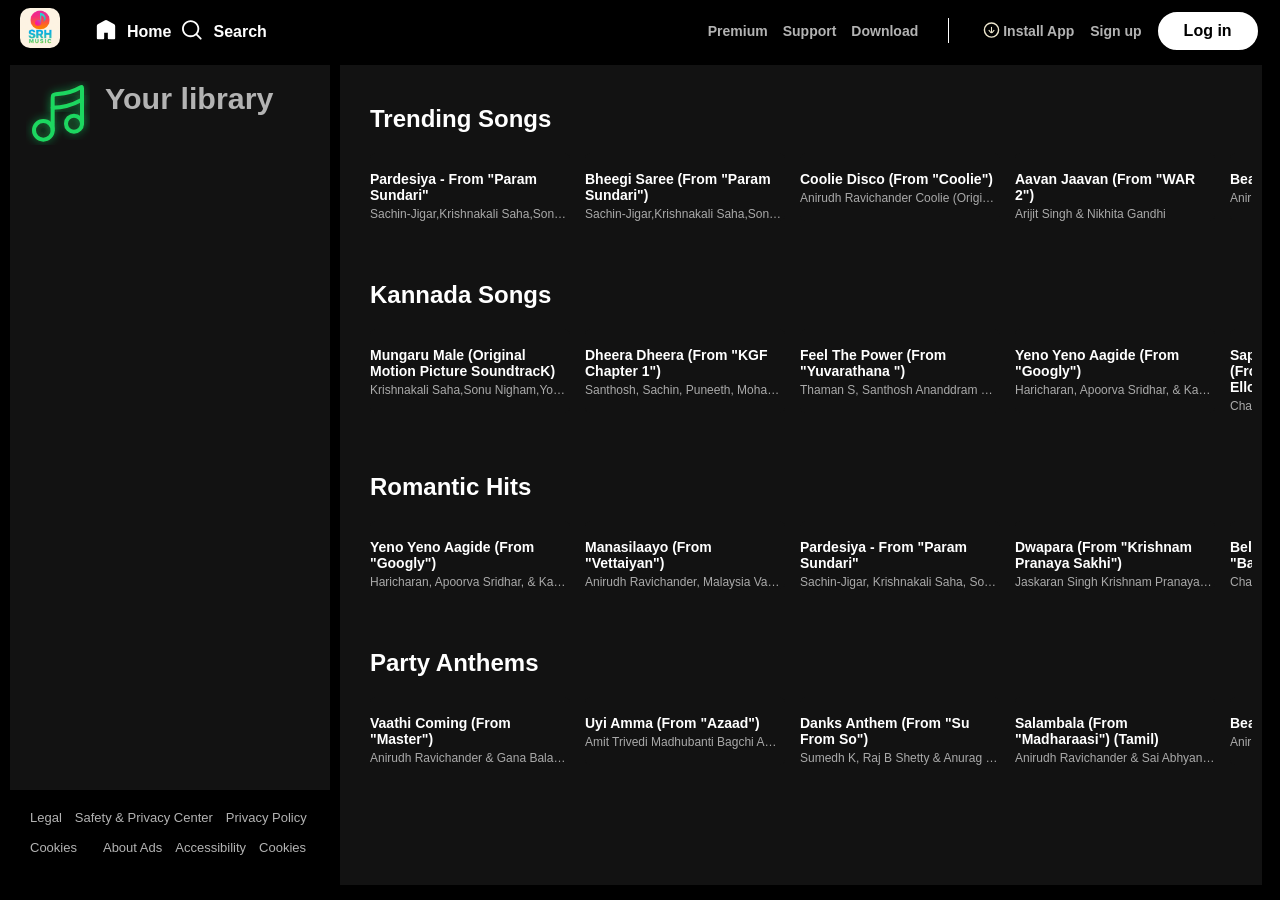
==== index.html @ 2f875032 "Update index.html" ====
<!DOCTYPE html>
<html lang="en">

<head>
    <meta charset="UTF-8">
    <meta name="viewport" content="width=device-width, initial-scale=1.0">
    <link rel="stylesheet" href="style.css">
    <link rel="stylesheet" href="utility.css">
    <link href="https://fonts.googleapis.com/css2?family=Inter:wght@400;600&display=swap" rel="stylesheet">
    <link rel="icon" href="data:,">

    <title>SRH Music Player</title>
</head>

<body>
    <div class="container flex bg-black">
        <div class="left">
            <div class="close">
                <img class="invert" src="close.svg" alt="" width="30px">
            </div>
            <div class="nav-bar">
                <div class="home bg-gray ">
                    <div class="logo"><img src="logo2.png" alt="" width="40px"
                            style="border-radius: 10px; margin-left: 10px;"></div>
                    <img class="invert" src="home.svg" alt="home"> Home
                    <img class="invert" src="search.svg" alt="search"> Search
                </div>
            </div>
            <div class="library bg-gray">
                <div class="heading ">
                    <img src="music.svg" alt="">
                    <h3>Your library</h3>
                </div>
                <div class="songlist">
                    <ul>

                    </ul>
                </div>

                <div class="footer">
                    <div><a href="https://www.spotify.com/in-en/legal/">Legal</a></div>
                    <div><a href="https://www.spotify.com/in-en/safetyandprivacy/">Safety & Privacy Center</a></div>
                    <div><a href="https://www.spotify.com/in-en/legal/privacy-policy/">Privacy Policy</a></div>
                    <div><a href="https://www.spotify.com/in-en/legal/cookies-policy/">Cookies</a></div>
                    <div></div>
                    <div><a href="https://www.spotify.com/in-en/legal/privacy-policy/#s3">About Ads</a></div>
                    <div><a href="https://www.spotify.com/in-en/accessibility/">Accessibility</a></div>

                    <a href="https://www.spotify.com/legal/cookies-policy/" target="_blank" rel="noopener">Cookies</a>
                </div>
            </div>
        </div>
        <div class="right bg-gray ">
            <div class="header">
                <img class="invert hamburger" src="hamburger.svg" alt="" width="30px">
                <div class="nav"></div>

                <div class="buttons ">
                    <div>
                        <button class="otherbtns">Premium</button>
                        <button class="otherbtns">Support</button>
                        <button class="otherbtns">Download</button>
                        <div class="line"></div>
                        <a draggable="false" href="/download">
                            <span aria-hidden="true">
                            </span>
                            <span class="invert"> <svg xmlns="http://www.w3.org/2000/svg" viewBox="0 0 24 24" width="24"
                                    height="24" color="#b3b3b3" fill="none">
                                    <path
                                        d="M22 12C22 17.5228 17.5228 22 12 22C6.47715 22 2 17.5228 2 12C2 6.47715 6.47715 2 12 2C17.5228 2 22 6.47715 22 12Z"
                                        stroke="#141B34" stroke-width="2" stroke-linecap="round"
                                        stroke-linejoin="round" />
                                    <path
                                        d="M12 15V8M15.5 12.5002C15.5 12.5002 12.9223 16.0002 12 16.0002C11.0777 16.0002 8.50003 12.5002 8.50003 12.5002"
                                        stroke="#141B34" stroke-width="1.5" stroke-linecap="round"
                                        stroke-linejoin="round" />
                                </svg></span>
                            <span class="otherbtns" id="install-app">Install App</span>
                        </a>
                        <button class="otherbtns">Sign up</button>
                        <button class="loginbtn">
                            <span>Log in</span>
                        </button>
                    </div>
                </div>
            </div>
            <div class="Songs-sections">
                <div class="SongsType">
                    <h2>Trending Songs</h2>
                    <div class="cardcontainer">
                        <div class="card" data-song="Pardesiya - From Param Sundari - Sachin-Jigar.mp3">
                            <div class="play"><img src="playbutton.svg" alt=""></div>
                            <img src="https://i.scdn.co/image/ab67616d00001e02d5754cde395f5c46792186c7" alt="">
                            <h3 class="title">Pardesiya - From "Param Sundari"</h3>
                            <p class="subtitle">Sachin-Jigar,Krishnakali Saha,Sonu Nigham,Amitabh Bhattacharya</p>
                        </div>

                        <div class="card" data-song="Bheegi Saree (From Param Sundari).mp3">
                            <div class="play"><img src="playbutton.svg" alt=""></div>
                            <img src="https://lh3.googleusercontent.com/SMJl0wXXAkzpHAELBmSzs35nb8GvkIewvjAJIE0DWS_A390L6qny-90P6jx1xW5-gf7SKEiv9YN8jFRa7w=w544-h544-l90-rj"
                                alt="">
                            <h3 class="title">Bheegi Saree (From "Param Sundari")</h3>
                            <p class="subtitle">Sachin-Jigar,Krishnakali Saha,Sonu Nigham,Amitabh Bhattacharya</p>
                        </div>

                        <div class="card" data-song="Coolie Disco (From Coolie).mp3">
                            <div class="play"><img src="playbutton.svg" alt=""></div>
                            <img src="https://lh3.googleusercontent.com/rEP8DGXzEu4hQlgTKlKMpJAVH4_hKne4nGq-G-x_w13k--GA2co00q_qNuJuKU_qj6p7GgXWadTdnA8g=w544-h544-l90-rj"
                                alt="">
                            <h3 class="title">Coolie Disco (From "Coolie")</h3>
                            <p class="subtitle">Anirudh Ravichander Coolie (Original Motion Picture Soundtrack)2025</p>
                        </div>

                        <div class="card" data-song="Aavan Jaavan (From _WAR 2_).mp3">
                            <div class="play"><img src="playbutton.svg" alt=""></div>
                            <img src="https://lh3.googleusercontent.com/CpHtlQNWV3fThtKbZoKuhQ3x3u4BrLPi_3lNG4SXYcbDKK7_Cm9ohUakjbMvVXBMke0_1Yce6-4znJyASA=w544-h544-l90-rj"
                                alt="">
                            <h3 class="title">Aavan Jaavan (From "WAR 2")</h3>
                            <p class="subtitle">Arijit Singh & Nikhita Gandhi</p>
                        </div>

                        <div class="card" data-song="Beast Mode (From _Beast_) - Anirudh Ravichander.mp3">
                            <div class="play"><img src="playbutton.svg" alt=""></div>
                            <img src="https://lh3.googleusercontent.com/qxkprBC3H2RdudbaaWC8mN9FOej5BeN4ZP6grYSjQl-nhiAFW_KJ2OvIRf8YzAYtxJD0C8AHGzLtFQfw=w544-h544-l90-rj"
                                alt="">
                            <h3 class="title">Beast Mode (From "Beast")</h3>
                            <p class="subtitle">Anirudh Ravichander</p>
                        </div>

                        <div class="card"
                            data-song="Don'u Don'u Don'u (From Maari) - The Don's Romance - Anirudh Ravichander.mp3">
                            <div class="play"><img src="playbutton.svg" alt=""></div>
                            <img src="https://lh3.googleusercontent.com/e7JBVvlKSP1IAbNolVtZlvIu_qbh9sKA4ukBoYu9JMJ2tYV0XD25PEBv0uiTaD0Rk80RN3NR8R6iTSlkXw=w544-h544-l90-rj"
                                alt="">
                            <h3 class="title">Don'u Don'u (From "Maari") (The Don's Romance)</h3>
                            <p class="subtitle">Anirudh Ravichander & Alisha Thomasa</p>
                        </div>

                        <div class="card" data-song="Pacha Elai (From _Love Today_) - Yuvan Shankar Raja.mp3">
                            <div class="play"><img src="playbutton.svg" alt=""></div>
                            <img src="https://lh3.googleusercontent.com/eZ6FiHwDcwn2e5mToJjTYXDvpZmeAKEJSD1Amo2mogtzKXoosJ7VJdkrXaZGndxzoAcgNy_VDSqkA6A=w544-h544-l90-rj"
                                alt="">
                            <h3 class="title">Pacha Elai (From "Love Today")</h3>
                            <p class="subtitle">Yuvan Shankar Raja & Mathichiyam Bala</p>
                        </div>

                        <div class="card" data-song="Vaathi Coming (From _Master_).mp3">
                            <div class="play"><img src="playbutton.svg" alt=""></div>
                            <img src="https://lh3.googleusercontent.com/pkXMp7DyktWsOkxNaCfZMx4_7CX0KB5iwNb5mjpuQ34XEF-V_xnnG5q9zggmhEbh3o8kEtm61tpZvrqe0A=w544-h544-l90-rj"
                                alt="">
                            <h3 class="title">Vaathi Coming (From "Master")</h3>
                            <p class="subtitle">Anirudh Ravichander & Gana Balachandar</p>
                        </div>

                        <div class="card" data-song="Nee Singam Dhan - Vocals Only - A.R. Rahman.mp3">
                            <div class="play"><img src="playbutton.svg" alt=""></div>
                            <img src="https://lh3.googleusercontent.com/YIMTS4gz8nZKOYuxoiTHRdVq80lGtQdYeE5G4uT7ZZA6n5qOhKUuSB5Js74X2kJD3YZYGI3X4OQ56tWs=w544-h544-l90-rj"
                                alt="">
                            <h3 class="title">Nee Singam Dhan (Vocals Only)</h3>
                            <p class="subtitle">A.R. Rahman & Sid Sriram</p>
                        </div>

                        <div class="card" data-song="Manasilaayo (From _Vettaiyan_).mp3">
                            <div class="play"><img src="playbutton.svg" alt=""></div>
                            <img src="https://lh3.googleusercontent.com/NZtKRxkwbd8aJmUIZT3KX04bE3baAgFuma3V0g-bzi5t3Bayw0bUyBSILB9exyvw8CMxJMV-nkqmSWL4=w544-h544-l90-rj"
                                alt="">
                            <h3 class="title">Manasilaayo (From "Vettaiyan")</h3>
                            <p class="subtitle">Anirudh Ravichander, Malaysia Vasudevan,Yugendran Vasudevan & Deepthi
                                Suresh</p>
                        </div>

                        <div class="card" data-song="Salambala (From _Madharaasi_) (Tamil) - Anirudh Ravichander.mp3">
                            <div class="play"><img src="playbutton.svg" alt=""></div>
                            <img src="https://lh3.googleusercontent.com/Lzgd7Kn6caC02A-JooYp8bl5_ynpk-2AeGut31T5lCq1GXNLeOPYnJLtPIjwKnAl2_GEsREWjH-pUQai=w544-h544-l90-rj"
                                alt="">
                            <h3 class="title">Salambala (From "Madharaasi") (Tamil)</h3>
                            <p class="subtitle">Anirudh Ravichander & Sai Abhyankar</p>
                        </div>

                        <div class="card" data-song="Saiyaara (From _Saiyaara_).mp3">
                            <div class="play"><img src="playbutton.svg" alt=""></div>
                            <img src="https://lh3.googleusercontent.com/LbSZO8GtotJrdk49H0xQuB7rZD2DpdyJO_it31_XrQ_AMdoKG67VDS33JgZjn02f4C6kOgtvc8S4dfUR=w544-h544-l90-rj"
                                alt="">
                            <h3 class="title">SAIYAARA (From "SAIYAARA")</h3>
                            <p class="subtitle">Arijit Singh & Mithoon</p>
                        </div>

                        <div class="card" data-song="Firestorm (From _They Call Him OG_) - Thaman S.mp3">
                            <div class="play"><img src="playbutton.svg" alt=""></div>
                            <img src="https://lh3.googleusercontent.com/Y1-ahyzQA-suxg3j35pMrnM1jsg5HLakDM6lTqbKzn1GcLmDeTi8QVoCLz2KHVfR49TPuSMu4dT-VKsL=w544-h544-l90-rj"
                                alt="">
                            <h3 class="title">Firestorm (From "They Call Him OG")</h3>
                            <p class="subtitle">Thaman S STR Raja Kumari Deepak Blue</p>
                        </div>

                        <div class="card" data-song="Uyi Amma - From _Azaad_.mp3">
                            <div class="play"><img src="playbutton.svg" alt=""></div>
                            <img src="https://lh3.googleusercontent.com/h1LMB4t0dFgZXZrECr1yF59r_k51Vrihwc1QwinVl3ARrElIkepW34u1Ipp-fIFCgi1Y7lOeQGXTSwU=w544-h544-l90-rj"
                                alt="">
                            <h3 class="title">Uyi Amma (From "Azaad")</h3>
                            <p class="subtitle">Amit Trivedi Madhubanti Bagchi Amitabh Bhattacharya</p>
                        </div>
                    </div>
                </div>

                <div class="SongsType">
                    <h2>Kannada Songs</h2>
                    <div class="cardcontainer">
                        <div class="card" data-song="Mungaru Maleye - Sonu Nigam.mp3">
                            <div class="play"><img src="playbutton.svg" alt=""></div>
                            <img src="https://i.scdn.co/image/ab67616d0000b273bbf22ed918b9d716dc9cafeb" alt="">
                            <h3 class="title">Mungaru Male (Original Motion Picture SoundtracK)</h3>
                            <p class="subtitle">Krishnakali Saha,Sonu Nigham,Yograj Bhatta</p>
                        </div>

                        <div class="card" data-song="Dheera Dheera-KGF Chapyet 1.mp3">
                            <div class="play"><img src="playbutton.svg" alt=""></div>
                            <img src="https://lh3.googleusercontent.com/DovxZkKUVJjmzyq88W9IiziYb6d4fkSKUM3L8huIUOkrUZ-KfNconQex-HOViCuq9l6aXsnx9VWnPOv8=w544-h544-l90-rj"
                                alt="">
                            <h3 class="title">Dheera Dheera (From "KGF Chapter 1")</h3>
                            <p class="subtitle">Santhosh, Sachin, Puneeth, Mohan, H.Shreenivas, Vijay Aurs, and Ananya
                                Bhat</p>
                        </div>

                        <div class="card" data-song="Feel The Power - Thaman S.mp3">
                            <div class="play"><img src="playbutton.svg" alt=""></div>
                            <img src="https://lh3.googleusercontent.com/LvrOfVjy6CF8JRvPqCy73s_BNcerxXmWMMPxgGPbiXiseAmApom3ZkXwAj8vv9w5vad75kn4AKdDAno=w544-h544-l90-rj"
                                alt="">
                            <h3 class="title">Feel The Power (From "Yuvarathana ")</h3>
                            <p class="subtitle">Thaman S, Santhosh Ananddram & Shashank Sheshagiri Feel The Power</p>
                        </div>

                        <div class="card" data-song="Yeno Yeno Aagide (From _Googly_).mp3">
                            <div class="play"><img src="playbutton.svg" alt=""></div>
                            <img src="https://lh3.googleusercontent.com/mZ-8Wlik42_C8_LMvPrkPVwgARSVRFjIIRT3W_CmnyQS1qRmnwD4e18F5sDZJN32_l7iFB24uXVbZadAJg=w544-h544-l90-rj"
                                alt="">
                            <h3 class="title">Yeno Yeno Aagide (From "Googly")</h3>
                            <p class="subtitle">Haricharan, Apoorva Sridhar, & Kaviraj</p>
                        </div>

                        <div class="card"
                            data-song="Sapta Sagaradaache Ello - Side A Title Track (From _Sapta Sagaradaache Ello - Side A_).mp3">
                            <div class="play"><img src="playbutton.svg" alt=""></div>
                            <img src="https://lh3.googleusercontent.com/_1RNgb-PakGUdX-86LZLvFnPl3HykMP-7F7IcMzEKStoZhSHug0M_S52FNkdDA_sVQPE4AiWiSMGG7g=w544-h544-l90-rj"
                                alt="">
                            <h3 class="title">Sapta Sagaradaache Ello (From "Sapta Sagaradaache Ello - Side A")</h3>
                            <p class="subtitle">Charan Raj, Dhananjay Ranjan & Kapil Kapilan</p>
                        </div>

                        <div class="card" data-song="Belakina Kavithe (From _Banaras_) - Sanjith Hegde.mp3">
                            <div class="play"><img src="playbutton.svg" alt=""></div>
                            <img src="https://lh3.googleusercontent.com/gCMdBZlojMWAQFH9Adcb3ZRcPvMlKKOVB2waNb18h2JoYFNKOeKxAfsCxZJo9D56exMG8idapVwu-2wd=w544-h544-l90-rj"
                                alt="">
                            <h3 class="title">Belakina Kavithe (From "Banaras")</h3>
                            <p class="subtitle">Charan Raj, Dhananjay Ranjan & Kapil Kapilan</p>
                        </div>

                        <div class="card" data-song="Singara Siriye (From _Kantara_) - B. Ajaneesh Loknath.mp3">
                            <div class="play"><img src="playbutton.svg" alt=""></div>
                            <img src="https://lh3.googleusercontent.com/ojfOtzIfkSNTHAP3RCJwKf8T3vkvGhsoxQXBhW-s7IdsKsr8MnN6htPiqFJynXfgSG01AdukM8r1hfU=w544-h544-l90-rj"
                                alt="">
                            <h3 class="title">Singara Siriye (From "Kantara")</h3>
                            <p class="subtitle">B. Ajaneesh Loknath, Vijay Prakash, Ananya Bhat & Nagraj Panar Valtur
                            </p>
                        </div>

                        <div class="card" data-song="Ra Ra Rakkamma (From _Vikrant Rona_).mp3">
                            <div class="play"><img src="playbutton.svg" alt=""></div>
                            <img src="https://lh3.googleusercontent.com/8BVenOr1ouOZsE4BJJgm0dECn-UvZhWPdOUhd-d9ZytuEgs_P-r8GW-jV7Fx-Cm9Nfm5omC8ykBF1bFV=w544-h544-l90-rj"
                                alt="">
                            <h3 class="title">Ra Ra Rakkamma (From "Vikrant Rona")</h3>
                            <p class="subtitle">Nakash Aziz & Sunidhi Chauhan</p>
                        </div>

                        <div class="card" data-song="Arere Avala Naguva.mp3">
                            <div class="play"><img src="playbutton.svg" alt=""></div>
                            <img src="https://lh3.googleusercontent.com/pf46H6-0HZPUmLGDCkUMnYXkM-fe7AoUk9D3Q05HVBlIK0ddeTu7v_wS0P7uG34gha109TXwH8zhBC2Z9Q=w544-h544-l90-rj"
                                alt="">
                            <h3 class="title">Arere Avala Naguva (From "Sa.Hi.Pra.Shaale, Kasaragodu")</h3>
                            <p class="subtitle">Sachin-Jigar,Krishnakali Saha,Sonu Nigham,Amitabh Bhattacharya</p>
                        </div>

                        <div class="card" data-song="Rudhira Dhaara (From _Bagheera_) - B. Ajaneesh Loknath.mp3">
                            <div class="play"><img src="playbutton.svg" alt=""></div>
                            <img src="https://lh3.googleusercontent.com/-9RNSPJcvxhQUmWjQw1p0petiL6i8AZ_lBCt_0gkiLX1FdagECf4miO5p4zRAZSzjZ_hlxDPnvOA3KI=w544-h544-l90-rj"
                                alt="">
                            <h3 class="title">Rudhira Dhaara (From "Bagheera")</h3>
                            <p class="subtitle">B. Ajaneesh Loknath & Aniruddha Sastry Rudhira Dhaara</p>
                        </div>

                        <div class="card" data-song="Dwapara (From _Krishnam Pranaya Sakhi_) - Jaskaran Singh.mp3">
                            <div class="play"><img src="playbutton.svg" alt=""></div>
                            <img src="https://lh3.googleusercontent.com/nu9ca8u4KmT63rg7jZe5Hm34_IGHjAAr7bXVh2OE5q4lCWYMThJYpZUWK1GBKGPsd9ZsxhHRtaBFwEnD=w544-h544-l90-rj"
                                alt="">
                            <h3 class="title">Dwapara (From "Krishnam Pranaya Sakhi")</h3>
                            <p class="subtitle">Jaskaran Singh Krishnam Pranaya Sakhi</p>
                        </div>

                        <div class="card" data-song="Danks Anthem (From _Su From So_).mp3">
                            <div class="play"><img src="playbutton.svg" alt=""></div>
                            <img src="https://lh3.googleusercontent.com/AQVghsPKkgPPm3d8eg3vtKCx7w_I00U9POuGAHEZ_bx1ikzcZwE0I3ini7Gry1dKOydYxE7_pyTvA22OGg=w544-h544-l90-rj"
                                alt="">
                            <h3 class="title">Danks Anthem (From "Su From So")</h3>
                            <p class="subtitle">Sumedh K, Raj B Shetty & Anurag Kulkarni</p>
                        </div>

                        <div class="card" data-song="Mungaru Maleyalli - From _Andondittu Kaala_ - Sid Sriram.mp3">
                            <div class="play"><img src="playbutton.svg" alt=""></div>
                            <img src="https://lh3.googleusercontent.com/JjSm7DQuK0KYUcDzXCOMmir9GduyjX43wfhIdmjjbE0YBshpMZPHh9HDCqKXk9COYBq6x4iWFZ-wEfnozA=w544-h544-l90-rj"
                                alt="">
                            <h3 class="title">Mungaru Maleyalli (From "Andondittu Kaala")</h3>
                            <p class="subtitle">Sid Sriram,Dhananjay Ranjan & Raghavendra V</p>
                        </div>

                        <div class="card"
                            data-song="Inkem Inkem Inkem Kaavaale Kannada Version(From Geetha Govindam).mp3">
                            <div class="play"><img src="playbutton.svg" alt=""></div>
                            <img src="https://lh3.googleusercontent.com/rJ1El4-dPu-vEErSVI2g34EoLLKCjxeqlzEQDtb2hrWwjurDnqNlZ_eM8y16m2MGNK3xu_0avIQ8J5Z5=w544-h544-l90-rj"
                                alt="">
                            <h3 class="title">Inkem Inkem Inkem Kaavaale (From "Geetha Govindam")</h3>
                            <p class="subtitle">Sid Sriram,Sonu Nigham,Amitabh Bhattacharya</p>
                        </div>
                    </div>
                </div>

                <!-- New Random Sections -->
                <div class="SongsType">
                    <h2>Romantic Hits</h2>
                    <div class="cardcontainer">
                        <div class="card" data-song="Yeno Yeno Aagide (From _Googly_).mp3">
                            <div class="play"><img src="playbutton.svg" alt=""></div>
                            <img src="https://lh3.googleusercontent.com/mZ-8Wlik42_C8_LMvPrkPVwgARSVRFjIIRT3W_CmnyQS1qRmnwD4e18F5sDZJN32_l7iFB24uXVbZadAJg=w544-h544-l90-rj"
                                alt="">
                            <h3 class="title">Yeno Yeno Aagide (From "Googly")</h3>
                            <p class="subtitle">Haricharan, Apoorva Sridhar, & Kaviraj</p>
                        </div>

                        <div class="card" data-song="Manasilaayo (From _Vettaiyan_).mp3">
                            <div class="play"><img src="playbutton.svg" alt=""></div>
                            <img src="https://lh3.googleusercontent.com/NZtKRxkwbd8aJmUIZT3KX04bE3baAgFuma3V0g-bzi5t3Bayw0bUyBSILB9exyvw8CMxJMV-nkqmSWL4=w544-h544-l90-rj"
                                alt="">
                            <h3 class="title">Manasilaayo (From "Vettaiyan")</h3>
                            <p class="subtitle">Anirudh Ravichander, Malaysia Vasudevan, Yugendran Vasudevan & Deepthi
                                Suresh</p>
                        </div>

                        <div class="card" data-song="Pardesiya - From Param Sundari - Sachin-Jigar.mp3">
                            <div class="play"><img src="playbutton.svg" alt=""></div>
                            <img src="https://i.scdn.co/image/ab67616d00001e02d5754cde395f5c46792186c7" alt="">
                            <h3 class="title">Pardesiya - From "Param Sundari"</h3>
                            <p class="subtitle">Sachin-Jigar, Krishnakali Saha, Sonu Nigham, Amitabh Bhattacharya</p>
                        </div>

                        <div class="card" data-song="Dwapara (From _Krishnam Pranaya Sakhi_) - Jaskaran Singh.mp3">
                            <div class="play"><img src="playbutton.svg" alt=""></div>
                            <img src="https://lh3.googleusercontent.com/nu9ca8u4KmT63rg7jZe5Hm34_IGHjAAr7bXVh2OE5q4lCWYMThJYpZUWK1GBKGPsd9ZsxhHRtaBFwEnD=w544-h544-l90-rj"
                                alt="">
                            <h3 class="title">Dwapara (From "Krishnam Pranaya Sakhi")</h3>
                            <p class="subtitle">Jaskaran Singh Krishnam Pranaya Sakhi</p>
                        </div>

                        <div class="card" data-song="Belakina Kavithe (From _Banaras_) - Sanjith Hegde.mp3">
                            <div class="play"><img src="playbutton.svg" alt=""></div>
                            <img src="https://lh3.googleusercontent.com/gCMdBZlojMWAQFH9Adcb3ZRcPvMlKKOVB2waNb18h2JoYFNKOeKxAfsCxZJo9D56exMG8idapVwu-2wd=w544-h544-l90-rj"
                                alt="">
                            <h3 class="title">Belakina Kavithe (From "Banaras")</h3>
                            <p class="subtitle">Charan Raj, Dhananjay Ranjan & Kapil Kapilan</p>
                        </div>
                    </div>
                </div>

                <div class="SongsType">
                    <h2>Party Anthems</h2>
                    <div class="cardcontainer">
                        <div class="card" data-song="Vaathi Coming (From _Master_).mp3">
                            <div class="play"><img src="playbutton.svg" alt=""></div>
                            <img src="https://lh3.googleusercontent.com/pkXMp7DyktWsOkxNaCfZMx4_7CX0KB5iwNb5mjpuQ34XEF-V_xnnG5q9zggmhEbh3o8kEtm61tpZvrqe0A=w544-h544-l90-rj"
                                alt="">
                            <h3 class="title">Vaathi Coming (From "Master")</h3>
                            <p class="subtitle">Anirudh Ravichander & Gana Balachandar</p>
                        </div>

                        <div class="card" data-song="Uyi Amma - From _Azaad_.mp3">
                            <div class="play"><img src="playbutton.svg" alt=""></div>
                            <img src="https://lh3.googleusercontent.com/h1LMB4t0dFgZXZrECr1yF59r_k51Vrihwc1QwinVl3ARrElIkepW34u1Ipp-fIFCgi1Y7lOeQGXTSwU=w544-h544-l90-rj"
                                alt="">
                            <h3 class="title">Uyi Amma (From "Azaad")</h3>
                            <p class="subtitle">Amit Trivedi Madhubanti Bagchi Amitabh Bhattacharya</p>
                        </div>

                        <div class="card" data-song="Danks Anthem (From _Su From So_).mp3">
                            <div class="play"><img src="playbutton.svg" alt=""></div>
                            <img src="https://lh3.googleusercontent.com/AQVghsPKkgPPm3d8eg3vtKCx7w_I00U9POuGAHEZ_bx1ikzcZwE0I3ini7Gry1dKOydYxE7_pyTvA22OGg=w544-h544-l90-rj"
                                alt="">
                            <h3 class="title">Danks Anthem (From "Su From So")</h3>
                            <p class="subtitle">Sumedh K, Raj B Shetty & Anurag Kulkarni</p>
                        </div>

                        <div class="card" data-song="Salambala (From _Madharaasi_) (Tamil) - Anirudh Ravichander.mp3">
                            <div class="play"><img src="playbutton.svg" alt=""></div>
                            <img src="https://lh3.googleusercontent.com/Lzgd7Kn6caC02A-JooYp8bl5_ynpk-2AeGut31T5lCq1GXNLeOPYnJLtPIjwKnAl2_GEsREWjH-pUQai=w544-h544-l90-rj"
                                alt="">
                            <h3 class="title">Salambala (From "Madharaasi") (Tamil)</h3>
                            <p class="subtitle">Anirudh Ravichander & Sai Abhyankar</p>
                        </div>

                        <div class="card" data-song="Beast Mode (From _Beast_) - Anirudh Ravichander.mp3">
                            <div class="play"><img src="playbutton.svg" alt=""></div>
                            <img src="https://lh3.googleusercontent.com/qxkprBC3H2RdudbaaWC8mN9FOej5BeN4ZP6grYSjQl-nhiAFW_KJ2OvIRf8YzAYtxJD0C8AHGzLtFQfw=w544-h544-l90-rj"
                                alt="">
                            <h3 class="title">Beast Mode (From "Beast")</h3>
                            <p class="subtitle">Anirudh Ravichander</p>
                        </div>

                        <div class="card" data-song="Coolie Disco (From Coolie).mp3">
                            <div class="play"><img src="playbutton.svg" alt=""></div>
                            <img src="https://lh3.googleusercontent.com/rEP8DGXzEu4hQlgTKlKMpJAVH4_hKne4nGq-G-x_w13k--GA2co00q_qNuJuKU_qj6p7GgXWadTdnA8g=w544-h544-l90-rj"
                                alt="">
                            <h3 class="title">Coolie Disco (From "Coolie Movie")</h3>
                            <p class="subtitle">Anirudh Ravichander Coolie (Original Motion Picture Soundtrack) 2025</p>
                        </div>

                        <div class="card" data-song="Ra Ra Rakkamma (From _Vikrant Rona_).mp3">
                            <div class="play"><img src="playbutton.svg" alt=""></div>
                            <img src="https://lh3.googleusercontent.com/8BVenOr1ouOZsE4BJJgm0dECn-UvZhWPdOUhd-d9ZytuEgs_P-r8GW-jV7Fx-Cm9Nfm5omC8ykBF1bFV=w544-h544-l90-rj"
                                alt="">
                            <h3 class="title">Ra Ra Rakkamma (From "Vikrant Rona")</h3>
                            <p class="subtitle">Nakash Aziz & Sunidhi Chauhan</p>
                        </div>
                    </div>
                </div>

                <div class="SongsType">
                    <h2>Top 2025 Tracks</h2>
                    <div class="cardcontainer">
                        <div class="card" data-song="Aavan Jaavan (From _WAR 2_).mp3">
                            <div class="play"><img src="playbutton.svg" alt=""></div>
                            <img src="https://lh3.googleusercontent.com/CpHtlQNWV3fThtKbZoKuhQ3x3u4BrLPi_3lNG4SXYcbDKK7_Cm9ohUakjbMvVXBMke0_1Yce6-4znJyASA=w544-h544-l90-rj"
                                alt="">
                            <h3 class="title">Aavan Jaavan (From "WAR 2")</h3>
                            <p class="subtitle">Arijit Singh & Nikhita Gandhi</p>
                        </div>

                        <div class="card" data-song="Mungaru Maleyalli - From _Andondittu Kaala_ - Sid Sriram.mp3">
                            <div class="play"><img src="playbutton.svg" alt=""></div>
                            <img src="https://lh3.googleusercontent.com/JjSm7DQuK0KYUcDzXCOMmir9GduyjX43wfhIdmjjbE0YBshpMZPHh9HDCqKXk9COYBq6x4iWFZ-wEfnozA=w544-h544-l90-rj"
                                alt="">
                            <h3 class="title">Mungaru Maleyalli (From "Andondittu Kaala")</h3>
                            <p class="subtitle">Sid Sriram, Dhananjay Ranjan & Raghavendra V</p>
                        </div>

                        <div class="card" data-song="Salambala (From _Madharaasi_) (Tamil) - Anirudh Ravichander.mp3">
                            <div class="play"><img src="playbutton.svg" alt=""></div>
                            <img src="https://lh3.googleusercontent.com/Lzgd7Kn6caC02A-JooYp8bl5_ynpk-2AeGut31T5lCq1GXNLeOPYnJLtPIjwKnAl2_GEsREWjH-pUQai=w544-h544-l90-rj"
                                alt="">
                            <h3 class="title">Salambala (From "Madharaasi") (Tamil)</h3>
                            <p class="subtitle">Anirudh Ravichander & Sai Abhyankar</p>
                        </div>

                        <div class="card" data-song="Pardesiya - From Param Sundari - Sachin-Jigar.mp3">
                            <div class="play"><img src="playbutton.svg" alt=""></div>
                            <img src="https://i.scdn.co/image/ab67616d00001e02d5754cde395f5c46792186c7" alt="">
                            <h3 class="title">Pardesiya - From "Param Sundari"</h3>
                            <p class="subtitle">Sachin-Jigar,Krishnakali Saha,Sonu Nigham,Amitabh Bhattacharya</p>
                        </div>

                        <div class="card" data-song="Firestorm (From _They Call Him OG_) - Thaman S.mp3">
                            <div class="play"><img src="playbutton.svg" alt=""></div>
                            <img src="https://lh3.googleusercontent.com/Y1-ahyzQA-suxg3j35pMrnM1jsg5HLakDM6lTqbKzn1GcLmDeTi8QVoCLz2KHVfR49TPuSMu4dT-VKsL=w544-h544-l90-rj"
                                alt="">
                            <h3 class="title">Firestorm (From "They Call Him OG")</h3>
                            <p class="subtitle">Thaman S STR Raja Kumari Deepak Blue</p>
                        </div>

                        <div class="card" data-song="Bheegi Saree (From Param Sundari).mp3">
                            <div class="play"><img src="playbutton.svg" alt=""></div>
                            <img src="https://lh3.googleusercontent.com/SMJl0wXXAkzpHAELBmSzs35nb8GvkIewvjAJIE0DWS_A390L6qny-90P6jx1xW5-gf7SKEiv9YN8jFRa7w=w544-h544-l90-rj"
                                alt="">
                            <h3 class="title">Bheegi Saree (From "Param Sundari")</h3>
                            <p class="subtitle">Sachin-Jigar,Krishnakali Saha,Sonu Nigham,Amitabh Bhattacharya</p>
                        </div>

                        <div class="card" data-song="Saiyaara (From _Saiyaara_).mp3">
                            <div class="play"><img src="playbutton.svg" alt=""></div>
                            <img src="https://lh3.googleusercontent.com/LbSZO8GtotJrdk49H0xQuB7rZD2DpdyJO_it31_XrQ_AMdoKG67VDS33JgZjn02f4C6kOgtvc8S4dfUR=w544-h544-l90-rj"
                                alt="">
                            <h3 class="title">SAIYAARA (From "SAIYAARA")</h3>
                            <p class="subtitle">Arijit Singh & Mithoon</p>
                        </div>

                        <div class="card" data-song="Coolie Disco (From Coolie).mp3">
                            <div class="play"><img src="playbutton.svg" alt=""></div>
                            <img src="https://lh3.googleusercontent.com/rEP8DGXzEu4hQlgTKlKMpJAVH4_hKne4nGq-G-x_w13k--GA2co00q_qNuJuKU_qj6p7GgXWadTdnA8g=w544-h544-l90-rj"
                                alt="">
                            <h3 class="title">Coolie Disco (From "Coolie Movie")</h3>
                            <p class="subtitle">Anirudh Ravichander Coolie (Original Motion Picture Soundtrack)2025</p>
                        </div>
                    </div>
                </div>

                <div class="SongsType">
                    <h2>Feel Good Tunes</h2>
                    <div class="cardcontainer">
                        <div class="card" data-song="Arere Avala Naguva.mp3">
                            <div class="play"><img src="playbutton.svg" alt=""></div>
                            <img src="https://lh3.googleusercontent.com/pf46H6-0HZPUmLGDCkUMnYXkM-fe7AoUk9D3Q05HVBlIK0ddeTu7v_wS0P7uG34gha109TXwH8zhBC2Z9Q=w544-h544-l90-rj"
                                alt="">
                            <h3 class="title">Arere Avala Naguva (From "Sa.Hi.Pra.Shaale, Kasaragodu")</h3>
                            <p class="subtitle">Sachin-Jigar, Krishnakali Saha, Sonu Nigham, Amitabh Bhattacharya</p>
                        </div>

                        <div class="card" data-song="Nee Singam Dhan - Vocals Only - A.R. Rahman.mp3">
                            <div class="play"><img src="playbutton.svg" alt=""></div>
                            <img src="https://lh3.googleusercontent.com/YIMTS4gz8nZKOYuxoiTHRdVq80lGtQdYeE5G4uT7ZZA6n5qOhKUuSB5Js74X2kJD3YZYGI3X4OQ56tWs=w544-h544-l90-rj"
                                alt="">
                            <h3 class="title">Nee Singam Dhan (Vocals Only)</h3>
                            <p class="subtitle">A.R. Rahman & Sid Sriram</p>
                        </div>

                        <div class="card" data-song="Dwapara (From _Krishnam Pranaya Sakhi_) - Jaskaran Singh.mp3">
                            <div class="play"><img src="playbutton.svg" alt=""></div>
                            <img src="https://lh3.googleusercontent.com/nu9ca8u4KmT63rg7jZe5Hm34_IGHjAAr7bXVh2OE5q4lCWYMThJYpZUWK1GBKGPsd9ZsxhHRtaBFwEnD=w544-h544-l90-rj"
                                alt="">
                            <h3 class="title">Dwapara (From "Krishnam Pranaya Sakhi")</h3>
                            <p class="subtitle">Jaskaran Singh Krishnam Pranaya Sakhi</p>
                        </div>

                        <div class="card" data-song="Belakina Kavithe (From _Banaras_) - Sanjith Hegde.mp3">
                            <div class="play"><img src="playbutton.svg" alt=""></div>
                            <img src="https://lh3.googleusercontent.com/gCMdBZlojMWAQFH9Adcb3ZRcPvMlKKOVB2waNb18h2JoYFNKOeKxAfsCxZJo9D56exMG8idapVwu-2wd=w544-h544-l90-rj"
                                alt="">
                            <h3 class="title">Belakina Kavithe (From "Banaras")</h3>
                            <p class="subtitle">Charan Raj, Dhananjay Ranjan & Kapil Kapilan</p>
                        </div>

                        <div class="card" data-song="Apudo Ipudo - Siddharth Bommarillu 2006.mp3">
                            <div class="play"><img src="playbutton.svg" alt=""></div>
                            <img src="https://lh3.googleusercontent.com/HFO-WSrGUblmzQTkYQq8apQY4yaSc4lQAuT6SssMma5OWAch5oBCrBlyWWKXc-Z2mOaWrw09WCbarP6J0A=w544-h544-l90-rj"
                                alt="">
                            <h3 class="title">Apudo Ipudo</h3>
                            <p class="subtitle">Apudo Ipudo Siddharth Bommarillu 2006</p>
                        </div>
                    </div>
                </div>

                <div class="SongsType">
                    <h2>Evergreen Melodies</h2>
                    <div class="cardcontainer">
                        <div class="card" data-song="Pardesiya - From Param Sundari - Sachin-Jigar.mp3">
                            <div class="play"><img src="playbutton.svg" alt=""></div>
                            <img src="https://i.scdn.co/image/ab67616d00001e02d5754cde395f5c46792186c7" alt="">
                            <h3 class="title">Pardesiya - From "Param Sundari"</h3>
                            <p class="subtitle">Sachin-Jigar, Krishnakali Saha, Sonu Nigham, Amitabh Bhattacharya</p>
                        </div>

                        <div class="card" data-song="Dwapara (From _Krishnam Pranaya Sakhi_) - Jaskaran Singh.mp3">
                            <div class="play"><img src="playbutton.svg" alt=""></div>
                            <img src="https://lh3.googleusercontent.com/nu9ca8u4KmT63rg7jZe5Hm34_IGHjAAr7bXVh2OE5q4lCWYMThJYpZUWK1GBKGPsd9ZsxhHRtaBFwEnD=w544-h544-l90-rj"
                                alt="">
                            <h3 class="title">Dwapara (From "Krishnam Pranaya Sakhi")</h3>
                            <p class="subtitle">Jaskaran Singh Krishnam Pranaya Sakhi</p>
                        </div>

                        <div class="card" data-song="Belakina Kavithe (From _Banaras_) - Sanjith Hegde.mp3">
                            <div class="play"><img src="playbutton.svg" alt=""></div>
                            <img src="https://lh3.googleusercontent.com/gCMdBZlojMWAQFH9Adcb3ZRcPvMlKKOVB2waNb18h2JoYFNKOeKxAfsCxZJo9D56exMG8idapVwu-2wd=w544-h544-l90-rj"
                                alt="">
                            <h3 class="title">Belakina Kavithe (From "Banaras")</h3>
                            <p class="subtitle">Charan Raj, Dhananjay Ranjan & Kapil Kapilan</p>
                        </div>

                        <div class="card" data-song="Yeno Yeno Aagide (From _Googly_).mp3">
                            <div class="play"><img src="playbutton.svg" alt=""></div>
                            <img src="https://lh3.googleusercontent.com/mZ-8Wlik42_C8_LMvPrkPVwgARSVRFjIIRT3W_CmnyQS1qRmnwD4e18F5sDZJN32_l7iFB24uXVbZadAJg=w544-h544-l90-rj"
                                alt="">
                            <h3 class="title">Yeno Yeno Aagide (From "Googly")</h3>
                            <p class="subtitle">Haricharan, Apoorva Sridhar, & Kaviraj</p>
                        </div>

                        <div class="card" data-song="Aavan Jaavan (From _WAR 2_).mp3">
                            <div class="play"><img src="playbutton.svg" alt=""></div>
                            <img src="https://lh3.googleusercontent.com/CpHtlQNWV3fThtKbZoKuhQ3x3u4BrLPi_3lNG4SXYcbDKK7_Cm9ohUakjbMvVXBMke0_1Yce6-4znJyASA=w544-h544-l90-rj"
                                alt="">
                            <h3 class="title">Aavan Jaavan (From "WAR 2")</h3>
                            <p class="subtitle">Arijit Singh & Nikhita Gandhi</p>
                        </div>

                        <div class="card" data-song="Mungaru Maleyalli - From _Andondittu Kaala_ - Sid Sriram.mp3">
                            <div class="play"><img src="playbutton.svg" alt=""></div>
                            <img src="https://lh3.googleusercontent.com/JjSm7DQuK0KYUcDzXCOMmir9GduyjX43wfhIdmjjbE0YBshpMZPHh9HDCqKXk9COYBq6x4iWFZ-wEfnozA=w544-h544-l90-rj"
                                alt="">
                            <h3 class="title">Mungaru Maleyalli (From "Andondittu Kaala")</h3>
                            <p class="subtitle">Sid Sriram, Dhananjay Ranjan & Raghavendra V</p>
                        </div>
                    </div>
                </div>

                <div class="SongsType">
                    <h2>India's Biggest Hits</h2>
                    <div class="cardcontainer">

                        <div class="card">
                            <div class="play"><img src="playbutton.svg" alt=""></div>
                            <img src="https://lh3.googleusercontent.com/xMk8doYI7x7WszXYYGACenFk407G5B-_dOEG1f3p8AfAsBHsqmLlVgkXnhVM-F1vVkcy2z-NKWuiALo=w544-h544-l90-rj"
                                alt="">
                            <h3 class="title">Kollywood Dance Hitlist</h3>
                            <p class="subtitle">Anirudh Ravichander, Arivu, Subhalashini</p>
                        </div>

                        <div class="card">
                            <div class="play"><img src="playbutton.svg" alt=""></div>
                            <img src="https://lh3.googleusercontent.com/Z4bjhJih1r8R7DO_lQpc0PL84oJ7TIuLu0yPaQOPxAI4ZpN7widyuQg8eTqQlY0pmNrObmLo15yWj93q=w544-h544-l90-rj"
                                alt="">
                            <h3 class="title">I-Pop South</h3>
                            <p class="subtitle">Sai Abhyankkar, Paal Dabba, Sahi Siva</p>
                        </div>

                        <div class="card">
                            <div class="play"><img src="playbutton.svg" alt=""></div>
                            <img src="https://lh3.googleusercontent.com/Xv22St5IaW2oIlYhGnt0c8dy4DXFauRzeBjhwHuypk-txwTlZI5cSGeeg9Qf9F0B2ByS6j8fbzg4Kg=w544-h544-l90-rj"
                                alt="">
                            <h3 class="title">Tollywood Hitlist</h3>
                            <p class="subtitle">Anirudh Ravichander, Devi Sri Prasad</p>
                        </div>

                        <div class="card" data-folder="Sandalwood Hits">
                            <div class="play"><img src="playbutton.svg" alt=""></div>
                            <img src="https://encrypted-tbn0.gstatic.com/images?q=tbn:ANd9GcQhF6104R0d57iHS2VXN4JVvTUy_52QbS4_ag&s"
                                alt="">
                            <h3 class="title">Sandalwood Love Hitlist</h3>
                            <p class="subtitle">G.V. Prakash Kumar, Yuvan Shankar Raja</p>

                        </div>

                        <div class="card">
                            <div class="play"><img src="playbutton.svg" alt=""></div>
                            <img src="https://lh3.googleusercontent.com/VoJ3ZRSyOYVcvD6Zg0s_3ygZi9ze61rLa4dkl44ywIq6dIbHldGH4vw19_Xh9a8CnRzF8xIGLXP6P5U=w544-h544-l90-rj"
                                alt="">
                            <h3 class="title">Mollywood Romance Hitlist</h3>
                            <p class="subtitle">Sai Pallavi, Leon James, Nakash Aziz</p>
                        </div>

                        <div class="card">
                            <div class="play"><img src="playbutton.svg" alt=""></div>
                            <img src="https://lh3.googleusercontent.com/lGWtJLqWMZKfI2vLqeul_57nj07n_sa5vHYuvEtfmJNjyknzCHFPWilr3at97lFdERGN7a7Cx7eXoS4=w544-h544-l90-rj"
                                alt="">
                            <h3 class="title">Kollywood Hitlist</h3>
                            <p class="subtitle">Anirudh Ravichander, G.V. Prakash Kumar</p>
                        </div>

                        <div class="card">
                            <div class="play"><img src="playbutton.svg" alt=""></div>
                            <img src="https://lh3.googleusercontent.com/m0IDKWZXoaLg5PuIoT3TCFc1gLN7yy-_Qmy3BCtsuV2mHQo_jIEiXx1zGehgMoCg-5maW2HICwaCHSo=w544-h544-l90-rj"
                                alt="">
                            <h3 class="title">Tollywood Dance Hitlist</h3>
                            <p class="subtitle">Artist Names...</p>
                        </div>

                        <div class="card">
                            <div class="play"><img src="playbutton.svg" alt=""></div>
                            <img src="https://lh3.googleusercontent.com/c1sN6qbYiV_FgE9_RtVOtJyg2-qGvxFbudgU_Z3zzICbH07niwdH4Eo2vJz7ALkPrbNaYHMyp-Gx03k=w544-h544-l90-rj"
                                alt="">
                            <h3 class="title">Bollywood Hitlist</h3>
                            <p class="subtitle">Artist Names...</p>
                        </div>

                    </div>
                </div>

            </div>


        <div class="playbar hidden">
            <div class="seekbar">
                <input type="range" id="seekbar" value="0" max="100">
            </div>
            <div class="musicbar">
                <div class="songinfo">
                    Nothing is playing
                </div>
                <div class="songbuttons">
                    <img id="previous" src="previousong.svg" alt="">
                    <img id="play" src="play.svg" alt="play">
                    <img id="next" src="next.svg" alt="">
                    <div class="volume">
                        <img id="volumeIcon" src="volume.svg" alt="">

                        <input type="range" min="0" max="100" value="50" class="volume-slider">
                    </div>
                </div>
                <div class="songtime">
                </div>
            </div>
        </div>
    </div>
    </div>
    </div>
   <script src="./script.js"></script>

</body>

</html>
---- style.css ----
* {
    margin: 0;
    padding: 0;
    font-family: var(--encore-body-font-stack, var(--fallback-fonts, sans-serif)), sans-serif;
}

body {
    background-color: black;
    color: white;
}

.left {
    width: 25vw;
    padding: 10px;
}

.close {
    display: none;
}

.right {
    width: 72vw;
    margin: 0px 0px;
    position: relative;
}

.logo {
    margin-right: 25px;
}

.nav-bar {
    height: 55px;
    display: flex;
    align-items: center;
    gap: 13px;
    font-size: 16px;
}

.home {
    display: flex;
    gap: 10px;
    width: 22px;
    font-weight: 700;
}

.home img {
    margin-top: -15px;
}

.heading {
    display: flex;
    gap: 15px;
    width: 100%;
    font-size: 26px;
    font-weight: bolder;
    color: #b3b3b3;
    padding: 16px;
}

.library {
    height: 90vh;
    position: relative;
}

.footer {
    display: flex;
    font-size: 11px;
    font-weight: 400;
    gap: 13px;
    position: absolute;
    bottom: 0;
    padding: 15px 0px;
}

.footer a {
    color: rgb(179, 179, 179);
}

.header {
    display: flex;
    justify-content: space-between;
    color: rgb(179, 179, 179);
    height: 65px;
    background-color: black;
}

.header * {
    padding: 1px;
}

.buttons>div {
    display: flex;
    align-items: center;
    gap: 13px;
    font-size: 16px;
}

.buttons a {
    display: flex;
    align-items: center;
    text-decoration: none;
    color: inherit;
}

.buttons svg {
    margin: 0px;
    width: 17px;
    margin-top: 2px;
}

.buttons svg:hover {
    cursor: pointer;
}

.line {
    background: #fff;
    height: 25px;
    margin: 16px;
    width: 1px;
    padding: 0;
}

.loginbtn {
    background-color: white;
    color: black;
    border: 2px solid black;
    border-radius: 999px;
    /* Makes it fully rounded */
    padding: 10px 25px;
    font-size: 16px;
    font-weight: bold;
    cursor: pointer;
    transition: background-color 0.3
}

.loginbtn:hover {
    background-color: whitesmoke;
}

.cardcontainer {
    display: flex;
    flex-direction: row;
    overflow-x: auto;
    /* ⬅️ horizontal scroll */
    overflow-y: hidden;
    gap: 15px;
    /* ✅ spacing between cards */
    padding-bottom: 10px;
    scroll-behavior: smooth;
    scrollbar-width: thin;
    scrollbar-color: #666 #111;
}

.title:hover {
    text-decoration: underline;
}

.subtitle:hover {
    text-decoration: underline;
}

.Songs-sections {
    max-height: 83vh;
    overflow-y: scroll;
    margin-left: 20px;
}

.hamburger {
    display: none;
}

.SongsType {
    margin-top: 30px;
    padding: 10px;
}

.SongsType h2 {
    padding-bottom: 20px;
}

.SongsType h2:hover {
    text-decoration: underline;
}

.card {
    width: 200px;
    border-radius: 5px;
    background-color: #121212;
    position: relative;
    flex-shrink: 0;
    cursor: pointer;
    /* ✅ prevents shrinking or overlap */
}

.card img {
    width: 100%;
    object-fit: contain;
    border-radius: 7px;
}

.songbuttons {
    display: flex;
    justify-content: center;
    gap: 10px;
    cursor: pointer;
}

.songlist ul {
    padding-left: 20px;
}

.songlist ul li {
    display: flex;
    gap: 15px;
    cursor: pointer;
    font-size: 15px;
    padding: 8px 0px;
}

.songlist {
    max-height: 60vh;
    overflow-y: scroll;
}

/* Default: mobile/tablet — full width */
.playbar {
    position: fixed;
    bottom: 0;
    left: 0;
    background-color: #D0F0FF;
    width: 100%;
    padding: 8px 12px;
    border-radius: 5px 5px 0 0;
    display: flex;
    flex-direction: column;
    gap: 5px;
    z-index: 999;
    box-sizing: border-box;
}


.musicbar {
    display: flex;
    align-items: center;
    justify-content: space-between;
    gap: 10px;
    width: 100%;
}

.songinfo {
    flex: 1;
    white-space: nowrap;
    overflow: hidden;
    text-overflow: ellipsis;
    font-size: 14px;
    font-weight: bold;
    color: black;
}

.songtime {
    flex-shrink: 0;
    min-width: 60px;
    text-align: right;
    font-size: 12px;
    font-weight: 500;
    color: black;
}

.seekbar {
    width: 100%;
}

#seekbar {
    width: 100%;
    accent-color: #1ED760;
    cursor: pointer;
}

.volume {
    display: flex;
    align-items: center;
    justify-content: center;
    position: relative;
    cursor: pointer;
}

.volume-slider {
    width: 0;
    margin-left: 5px;
    opacity: 0;
    accent-color: #1ED760;
    transition: width 0.3s ease, opacity 0.3s ease;
}

.volume:hover .volume-slider {
    width: 70px;
    /* expand when hovered */
    opacity: 1;
    accent-color: #1ED760;
    height: 6px;
    cursor: pointer;
}


.volume svg {
    width: 16px;
    /* smaller icon size */
    height: 16px;
}

/* 📱 Mobile adjustments */
@media (max-width: 600px) {
    .musicbar {
        flex-direction: column;
        align-items: flex-start;
        gap: 4px;
    }

    .songtime {
        align-self: flex-end;
        margin-top: -25px;
    }
}


/* RESPONSIVE MEDIA QUERIES */

@media (max-width: 1250px) {
    .left {
        background-color: black;
        position: absolute;
        left: -120%;
        transition: all .3s;
        z-index: 1;
        width: 460px;
    }

    .left .logo img {
        width: 30px;
        /* Change this to whatever size you want */
        height: auto;
        /* Keeps aspect ratio */
    }

    .left .home img {
        margin-top: -8px;
    }

    .left .close {
        position: absolute;
        right: 25px;
        top: 15px;
        width: 30px;
        display: block;
        cursor: pointer;
    }

    .right {
        width: 100vw;
    }

    .playbar {
        width: 100vw;
    }

    .hamburger {
        display: block;
        padding: 20px;
        color: rgb(179, 179, 179);
    }

    .header {
        display: flex;
        justify-content: space-between;
        color: rgb(179, 179, 179);
        height: 65px;
        background-color: black;
    }

    .buttons svg {
        display: none;
    }

    #install-app {
        display: none;
    }

    .line {
        display: none;
    }

    .loginbtn {
        background-color: white;
        color: black;
        border: 1px solid black;
        border-radius: 99px;
        /* Makes it fully rounded */
        padding: 3px 13px;
        font-size: 9px;
        cursor: pointer;
        margin-top: 20px;
        margin-right: 5px;
    }

    .otherbtns {
        cursor: pointer;
        gap: 1px !important;
        font-size: 12px !important;
        display: block;
        padding-top: 20px;
    }

    .otherbtns:hover {
        background-color: black;
        color: white;
    }

    .footer {
        display: flex;
        font-size: 9px;
        font-weight: 200;
        gap: 6px;
        position: absolute;
        bottom: 0;
        padding: 15px;
        margin: 3px;
    }

    .playbar {
        display: flex !important;
        justify-content: center;
        position: fixed;
        bottom: -1;
        width: 100%;
        z-index: 999;
    }

}

/* Desktop: only inside .right */
@media screen and (min-width: 1024px) {
    .playbar {
        position: sticky;
        bottom: 0;
        width: auto;
        background-color: #D0F0FF;
        border-radius: 5px;
    }

    /* Make sure .right contains it properly */
    .right {
        position: relative;
    }
}
---- utility.css ----
.border {
    border: 2px solid red;
    margin: 3px;
}

.flex {
    display: flex;
}

.justify-center {
    justify-content: center;
}

.items-center {
    align-items: center;
}

.bg-black {
    background-color: black;
    color: white;
}

.invert {
    filter: invert(1);
}

.bg-gray {
    background-color: #121212;
    color: white;
}

.rounded {
    border-radius: 7px;
}

.m-1 {
    margin: 5px;
}

.p-1 {
    padding: 5px;
}

.home {
    background-color: black;
}

/* Apply to the whole website */
::-webkit-scrollbar {
    width: 10px;
}

/* Track (the background of the scrollbar) */
::-webkit-scrollbar-track {
    background: #111;  /* Very dark background */
    border-radius: 10px;
}

/* Handle (the draggable part) */
::-webkit-scrollbar-thumb {
    background: linear-gradient(180deg, #555, #aaa); /* Stylish gradient */
    border-radius: 10px;
    border: 2px solid #111; /* Match background for a clean edge */
}

/* On hover */
::-webkit-scrollbar-thumb:hover {
    background: linear-gradient(180deg, #888, #fff);
}

/* Optional for horizontal scrollbar */
::-webkit-scrollbar-horizontal {
    height: 8px;
    
}
.otherbtns{
    background-color: black;
    color: rgb(179, 179, 179);
    font-size: 14px;
    font-weight: 700;
    border: none;
    outline: none;
    cursor: pointer;
}
.otherbtns:hover{
    color: white;
}

/*chatgpt Style */

.music-card {
  display: flex;
  align-items: center;
  background: #121212;
  color: white;
  border-radius: 8px;
  padding: 8px 12px;
  width: 300px;     /* Fixed width */
  height: 50px;     /* Fixed height */
  position: relative;
  transition: background 0.3s;
  overflow: hidden;
}

.music-card:hover {
  background: #1e1e1e;
}

.cover {
  position: relative;
  width: 25px;
  flex-shrink: 0;
}

.cover img {
  width: 100%;
  height: 100%;
  border-radius: 4px;
  object-fit: cover;
}

.play-icon {
  display: none;
  position: absolute;
  top: 50%;
  left: 50%;
  transform: translate(-50%, -50%);
  font-size: 18px;
  color: white;
  background-color: rgba(0, 0, 0, 0.6);
  padding: 6px;
  border-radius: 50%;
}

.music-card:hover .play-icon {
  display: block;
}

.info {
  margin-left: 12px;
  flex-grow: 1;
  overflow: hidden;
}

.title {
  font-size: 14px;
  font-weight: bold;
  overflow: hidden;
  text-overflow: ellipsis;
  
}

.subtitle {
  font-size: 12px;
  color: #aaa;
  white-space: nowrap;
  overflow: hidden;
  text-overflow: ellipsis;
  margin-top: 4px; /* ✅ Adds spacing between title and subtitle */
}


.card:hover {
  transform: scale(1.05);
  box-shadow: 0 4px 20px rgba(0, 0, 0, 0.4);
}

.play {
  position: absolute;
  width: 45px;
  right: 18px;
  bottom: 55px;
  opacity: 0;
  transition: opacity 0.3s ease;
}
.card:hover .play {
  opacity: 1;
}

@media (max-width: 600px) {
  .card {
    width: 140px;
  }
  .title, .subtitle {
    font-size: 12px;
  }
}
body {
  font-family: 'Inter', sans-serif;
}

.hidden{
  display: none;
}


#seekbar {
    height: 6px;
    margin: 1px 0;
}

#seekbar::-webkit-slider-thumb {
    appearance: none;
    width: 12px;
    height: 12px;
    background: #1ED760;
    border-radius: 50%;
    cursor: pointer;
    border: none;
}

#next:active {
    transform: scale(0.9);
    background-color: #1db954; /* Green for next */
}

#previous:active {
    transform: scale(0.9);
    background-color: #ff4d4d; /* Red for previous */
}

.footer {
  background-color: #000; /* Dark background */
  padding: 20px;
  display: flex;
  flex-wrap: wrap;
  gap: 15px 13px; /* row gap & column gap */
  font-family: Arial, sans-serif;
  color: #b3b3b3;
  font-size: 13px;
  width: 100%;
}

.footer div, .footer a {
  color: #b3b3b3;
  text-decoration: none;
}
.footer a:hover{
  text-decoration: underline;
}
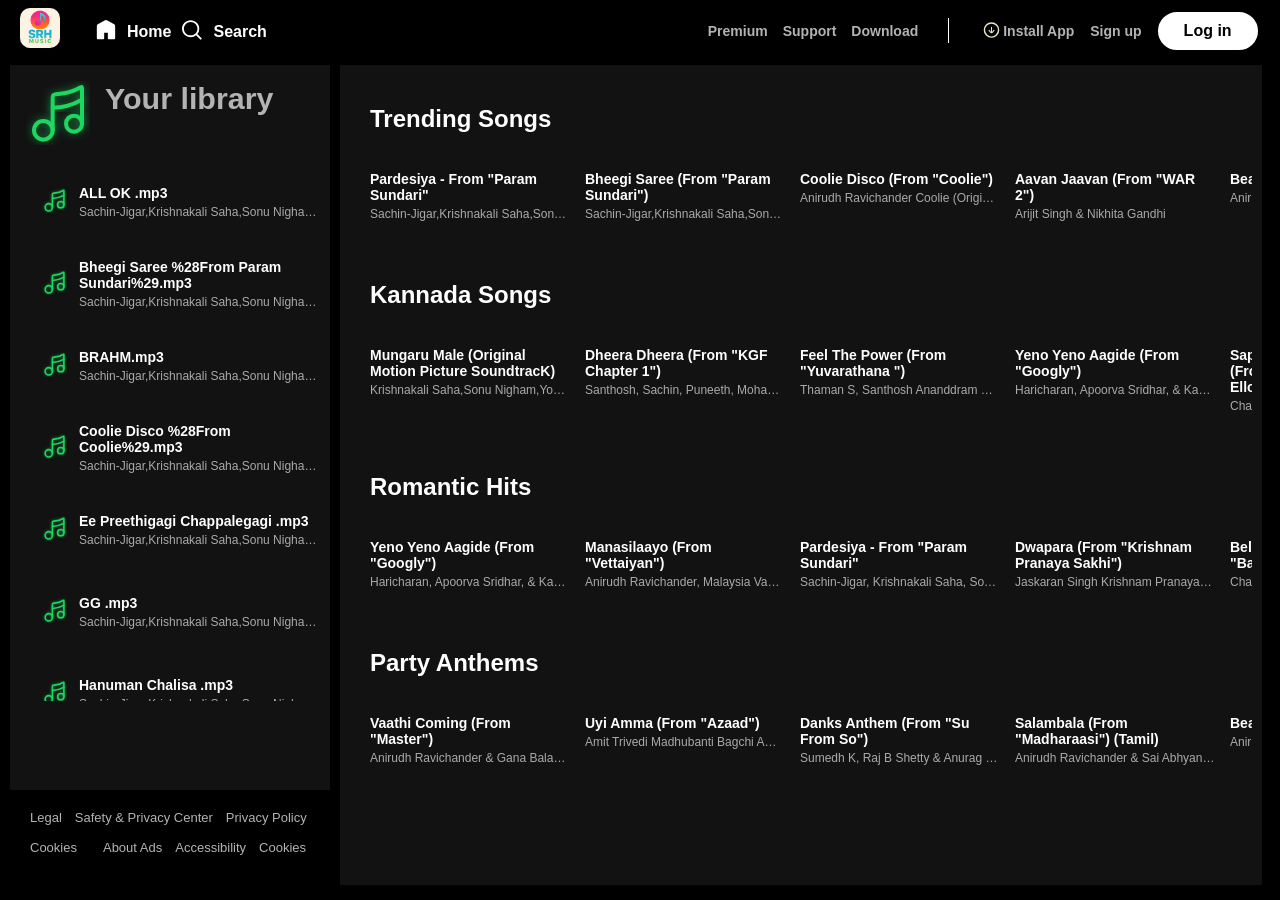
==== commit f0e3f5a4: "Update index.html" ====
--- a/index.html
+++ b/index.html
@@ -533,7 +533,7 @@
                             <p class="subtitle">Charan Raj, Dhananjay Ranjan & Kapil Kapilan</p>
                         </div>
 
-                        <div class="card" data-song="Apudo Ipudo - Siddharth Bommarillu 2006.mp3">
+                        <div class="card" data-song="Apudo Ipudo - Siddharth.mp3">
                             <div class="play"><img src="playbutton.svg" alt=""></div>
                             <img src="https://lh3.googleusercontent.com/HFO-WSrGUblmzQTkYQq8apQY4yaSc4lQAuT6SssMma5OWAch5oBCrBlyWWKXc-Z2mOaWrw09WCbarP6J0A=w544-h544-l90-rj"
                                 alt="">
@@ -668,7 +668,6 @@
                 </div>
 
             </div>
-
 
         <div class="playbar hidden">
             <div class="seekbar">
@@ -695,7 +694,7 @@
     </div>
     </div>
     </div>
-   <script src="./script.js"></script>
+    <script src="./script.js"></script>
 
 </body>
 
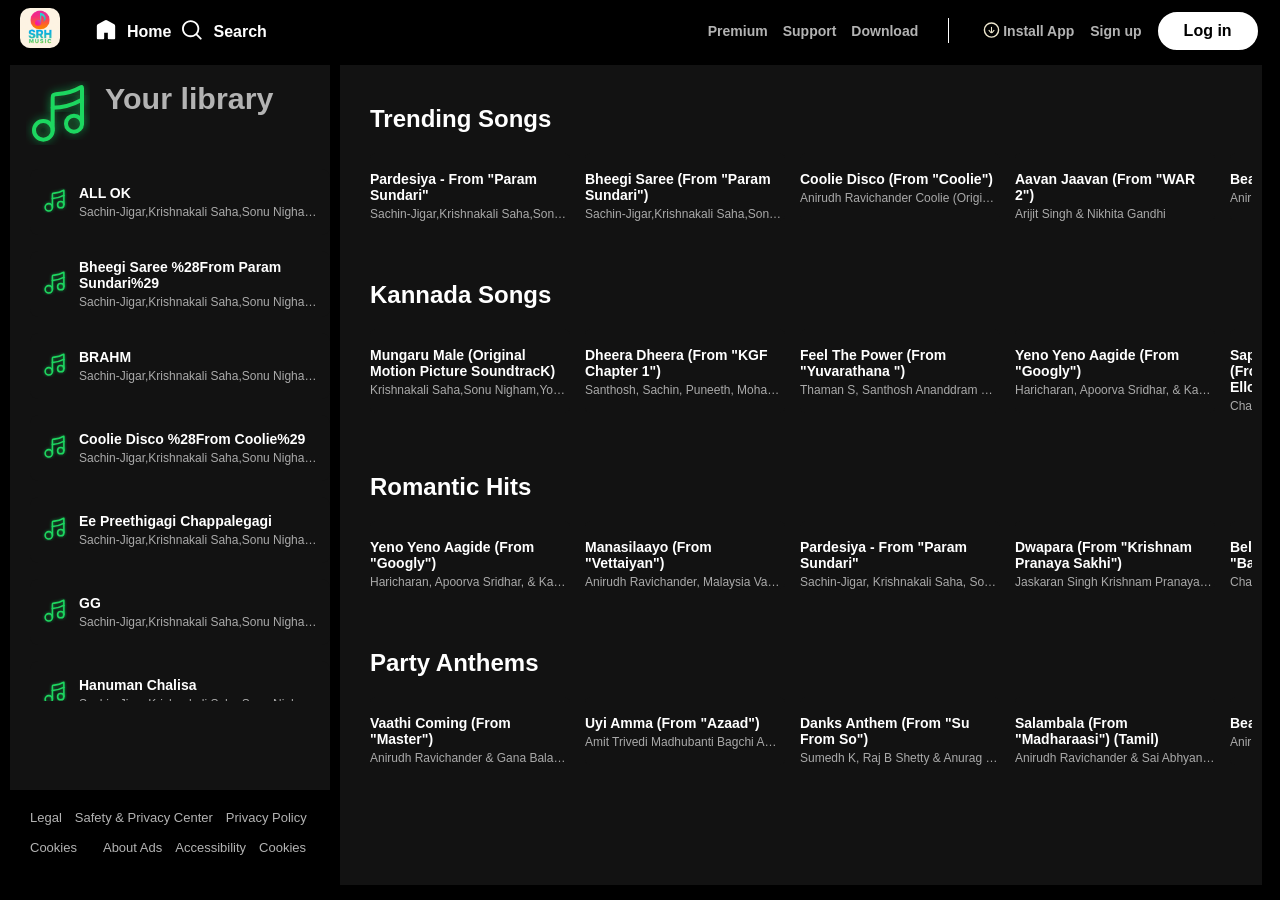
==== commit 5affcedb: "Update index.html" ====
--- a/index.html
+++ b/index.html
@@ -8,6 +8,7 @@
     <link rel="stylesheet" href="utility.css">
     <link href="https://fonts.googleapis.com/css2?family=Inter:wght@400;600&display=swap" rel="stylesheet">
     <link rel="icon" href="data:,">
+    <link rel="icon" type="image/png" href="./logo.png">
 
     <title>SRH Music Player</title>
 </head>
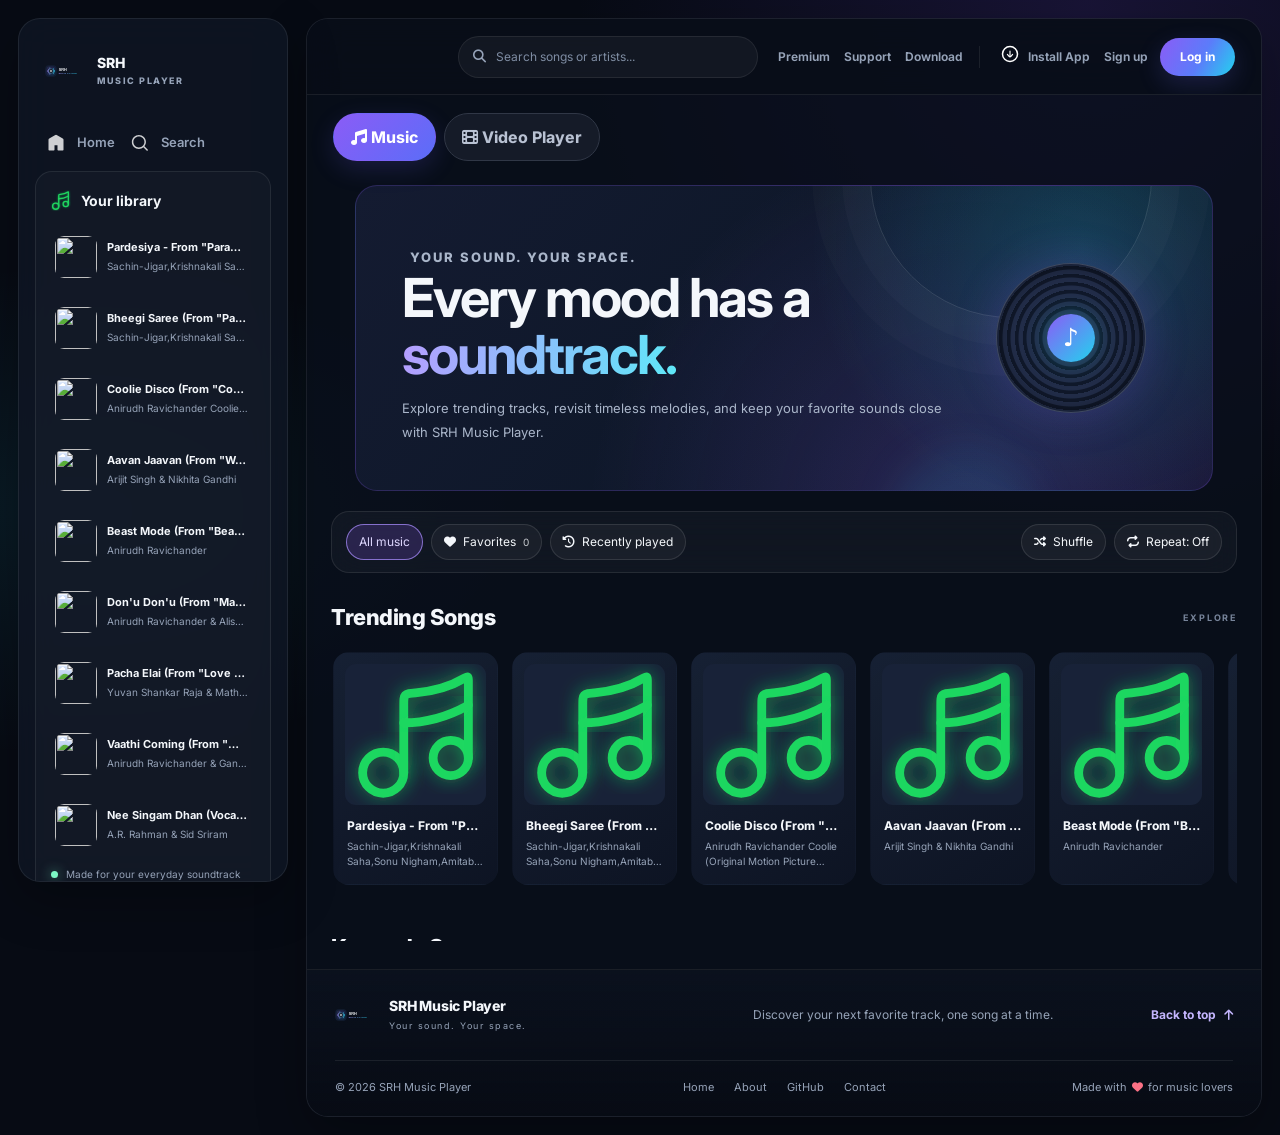
==== commit cc23a2d2: "Upgrade SRH Media Player with video playback" ====
--- a/index.html
+++ b/index.html
@@ -1,702 +1,649 @@
-<!DOCTYPE html>
+<!doctype html>
+
 <html lang="en">
-
-<head>
-    <meta charset="UTF-8">
-    <meta name="viewport" content="width=device-width, initial-scale=1.0">
-    <link rel="stylesheet" href="style.css">
-    <link rel="stylesheet" href="utility.css">
-    <link href="https://fonts.googleapis.com/css2?family=Inter:wght@400;600&display=swap" rel="stylesheet">
-    <link rel="icon" href="data:,">
-    <link rel="icon" type="image/png" href="./logo.png">
-
+  <head>
+    <meta charset="utf-8" />
+    <meta content="width=device-width, initial-scale=1.0" name="viewport" />
+    <meta
+      content="SRH Music Player — discover trending songs, explore playlists, and enjoy your favorite music in a modern responsive player."
+      name="description"
+    />
+    <meta content="#070b14" name="theme-color" />
+    <link href="https://fonts.googleapis.com" rel="preconnect" />
+    <link crossorigin="" href="https://fonts.gstatic.com" rel="preconnect" />
+    <link
+      href="https://fonts.googleapis.com/css2?family=Inter:wght@400;500;600;700;800&amp;display=swap"
+      rel="stylesheet"
+    />
+    <link
+      href="https://cdnjs.cloudflare.com/ajax/libs/font-awesome/6.5.2/css/all.min.css"
+      rel="stylesheet"
+    />
+    <link href="utility.css" rel="stylesheet" />
+    <link href="style.css" rel="stylesheet" />
+    <link href="video-player.css" rel="stylesheet" />
+    <link href="./logo.svg" rel="icon" type="image/svg+xml" />
     <title>SRH Music Player</title>
-</head>
-
-<body>
-    <div class="container flex bg-black">
-        <div class="left">
-            <div class="close">
-                <img class="invert" src="close.svg" alt="" width="30px">
+  </head>
+  <body id="top">
+    <div class="container app-shell flex bg-black">
+      <aside class="left sidebar" id="sidebar">
+        <div class="close">
+          <img alt="" class="invert" src="close.svg" width="30px" />
+        </div>
+        <div class="nav-bar">
+          <div class="home bg-gray">
+            <a aria-label="SRH Music Player home" class="brand-lockup" href="#"
+              ><img alt="SRH Music Player logo" src="logo.svg" /><span
+                ><strong>SRH</strong><small>MUSIC PLAYER</small></span
+              ></a
+            >
+            <img alt="home" class="invert" src="home.svg" /> Home
+            <img alt="search" class="invert" src="search.svg" /> Search
+          </div>
+        </div>
+        <div class="library bg-gray">
+          <div class="heading">
+            <img alt="" src="music.svg" />
+            <h3>Your library</h3>
+          </div>
+          <div class="songlist">
+            <ul></ul>
+          </div>
+          <div class="sidebar-note">
+            <span class="status-dot"></span>
+            <span>Made for your everyday soundtrack</span>
+          </div>
+        </div>
+      </aside>
+      <main class="right bg-gray">
+        <div class="header">
+          <img
+            alt=""
+            class="invert hamburger"
+            src="hamburger.svg"
+            width="30px"
+          />
+          <div class="nav"></div>
+          <div class="buttons">
+            <div>
+              <button class="otherbtns">Premium</button>
+              <button class="otherbtns">Support</button>
+              <button class="otherbtns">Download</button>
+              <div class="line"></div>
+              <a draggable="false" href="/download">
+                <span aria-hidden="true"> </span>
+                <span class="invert">
+                  <svg
+                    color="#b3b3b3"
+                    fill="none"
+                    height="24"
+                    viewbox="0 0 24 24"
+                    width="24"
+                    xmlns="http://www.w3.org/2000/svg"
+                  >
+                    <path
+                      d="M22 12C22 17.5228 17.5228 22 12 22C6.47715 22 2 17.5228 2 12C2 6.47715 6.47715 2 12 2C17.5228 2 22 6.47715 22 12Z"
+                      stroke="#141B34"
+                      stroke-linecap="round"
+                      stroke-linejoin="round"
+                      stroke-width="2"
+                    ></path>
+                    <path
+                      d="M12 15V8M15.5 12.5002C15.5 12.5002 12.9223 16.0002 12 16.0002C11.0777 16.0002 8.50003 12.5002 8.50003 12.5002"
+                      stroke="#141B34"
+                      stroke-linecap="round"
+                      stroke-linejoin="round"
+                      stroke-width="1.5"
+                    ></path></svg
+                ></span>
+                <span class="otherbtns" id="install-app">Install App</span>
+              </a>
+              <button
+                class="otherbtns signup-trigger"
+                id="signupBtn"
+                type="button"
+              >
+                Sign up
+              </button>
+              <button class="loginbtn" id="loginBtn" type="button">
+                <span>Log in</span>
+              </button>
             </div>
-            <div class="nav-bar">
-                <div class="home bg-gray ">
-                    <div class="logo"><img src="logo2.png" alt="" width="40px"
-                            style="border-radius: 10px; margin-left: 10px;"></div>
-                    <img class="invert" src="home.svg" alt="home"> Home
-                    <img class="invert" src="search.svg" alt="search"> Search
+          </div>
+        </div>
+        <div class="srh-media-switch" role="group" aria-label="Media mode">
+          <button class="srh-mode-btn active" id="musicModeBtn" type="button">
+            <i class="fa-solid fa-music"></i> Music
+          </button>
+          <button class="srh-mode-btn" id="videoModeBtn" type="button">
+            <i class="fa-solid fa-film"></i> Video Player
+          </button>
+        </div>
+        <section
+          class="srh-video-app"
+          id="videoApp"
+          hidden
+          aria-label="Local video player"
+        >
+          <div class="srh-video-heading">
+            <div>
+              <p class="srh-video-eyebrow">SRH MEDIA PLAYER</p>
+              <h1>Your videos, your way.</h1>
+              <p>
+                Play videos stored on your device. Files stay on your device;
+                nothing is uploaded.
+              </p>
+            </div>
+            <div class="srh-video-actions">
+              <button
+                class="srh-primary-btn"
+                id="chooseVideosBtn"
+                type="button"
+              >
+                <i class="fa-solid fa-folder-open"></i> Open videos</button
+              ><button
+                class="srh-secondary-btn"
+                id="clearVideoQueueBtn"
+                type="button"
+              >
+                <i class="fa-regular fa-trash-can"></i> Clear queue</button
+              ><input
+                id="videoFilesInput"
+                type="file"
+                accept="video/*,.mkv,.avi,.mov,.mp4,.webm,.m4v,.3gp,.ogv"
+                multiple
+                hidden
+              /><input
+                id="subtitleFileInput"
+                type="file"
+                accept=".vtt,.srt,text/vtt,application/x-subrip"
+                hidden
+              />
+            </div>
+          </div>
+          <div class="srh-video-layout">
+            <div class="srh-video-main">
+              <div class="srh-video-stage" id="videoStage">
+                <video
+                  id="srhVideo"
+                  playsinline
+                  preload="metadata"
+                  aria-label="Video playback"
+                ></video>
+                <div class="srh-video-empty" id="videoEmptyState">
+                  <div class="srh-video-empty-icon">
+                    <i class="fa-solid fa-play"></i>
+                  </div>
+                  <h2>Ready when you are</h2>
+                  <p>
+                    Choose videos from your device or drag them into this
+                    player.
+                  </p>
+                  <button
+                    class="srh-primary-btn"
+                    id="emptyChooseVideosBtn"
+                    type="button"
+                  >
+                    <i class="fa-solid fa-plus"></i> Choose videos
+                  </button>
                 </div>
+                <div
+                  class="srh-video-toast"
+                  id="videoToast"
+                  role="status"
+                  aria-live="polite"
+                ></div>
+              </div>
+              <div class="srh-video-now-playing">
+                <div>
+                  <span class="srh-video-eyebrow">NOW PLAYING</span>
+                  <h2 id="videoTitle">No video selected</h2>
+                  <p id="videoMeta">Open a video file to begin</p>
+                </div>
+                <span class="srh-local-badge"
+                  ><i class="fa-solid fa-shield-halved"></i> Local
+                  playback</span
+                >
+              </div>
+              <div class="srh-video-progress">
+                <span id="videoCurrentTime">00:00</span
+                ><input
+                  aria-label="Seek video"
+                  id="videoSeek"
+                  type="range"
+                  min="0"
+                  max="1000"
+                  value="0"
+                /><span id="videoDuration">00:00</span>
+              </div>
+              <div class="srh-video-controls">
+                <button
+                  id="videoPreviousBtn"
+                  title="Previous video (P)"
+                  aria-label="Previous video"
+                  type="button"
+                >
+                  <i class="fa-solid fa-backward-step"></i></button
+                ><button
+                  id="videoBackBtn"
+                  title="Back 10 seconds"
+                  aria-label="Back 10 seconds"
+                  type="button"
+                >
+                  <i class="fa-solid fa-rotate-left"></i
+                  ><small>10</small></button
+                ><button
+                  class="srh-video-play"
+                  id="videoPlayBtn"
+                  title="Play / pause (Space)"
+                  aria-label="Play"
+                  type="button"
+                >
+                  <i class="fa-solid fa-play"></i></button
+                ><button
+                  id="videoForwardBtn"
+                  title="Forward 10 seconds"
+                  aria-label="Forward 10 seconds"
+                  type="button"
+                >
+                  <i class="fa-solid fa-rotate-right"></i
+                  ><small>10</small></button
+                ><button
+                  id="videoNextBtn"
+                  title="Next video (N)"
+                  aria-label="Next video"
+                  type="button"
+                >
+                  <i class="fa-solid fa-forward-step"></i></button
+                ><span class="srh-control-divider"></span
+                ><button
+                  id="videoMuteBtn"
+                  title="Mute (M)"
+                  aria-label="Mute"
+                  type="button"
+                >
+                  <i class="fa-solid fa-volume-high"></i></button
+                ><input
+                  class="srh-video-volume"
+                  id="videoVolume"
+                  aria-label="Video volume"
+                  type="range"
+                  min="0"
+                  max="1"
+                  step="0.01"
+                  value="0.8"
+                /><label class="srh-speed-label"
+                  >Speed
+                  <select id="videoSpeed" aria-label="Playback speed">
+                    <option value="0.25">0.25×</option>
+                    <option value="0.5">0.5×</option>
+                    <option value="0.75">0.75×</option>
+                    <option value="1" selected>1×</option>
+                    <option value="1.25">1.25×</option>
+                    <option value="1.5">1.5×</option>
+                    <option value="1.75">1.75×</option>
+                    <option value="2">2×</option>
+                  </select></label
+                ><button
+                  id="videoLoopBtn"
+                  title="Loop current video"
+                  aria-label="Loop current video"
+                  type="button"
+                >
+                  <i class="fa-solid fa-repeat"></i></button
+                ><button
+                  id="videoSubtitleBtn"
+                  title="Load subtitles (.vtt or .srt)"
+                  aria-label="Load subtitles"
+                  type="button"
+                >
+                  <i class="fa-solid fa-closed-captioning"></i></button
+                ><button
+                  id="videoPipBtn"
+                  title="Picture in picture"
+                  aria-label="Picture in picture"
+                  type="button"
+                >
+                  <i class="fa-solid fa-clone"></i></button
+                ><button
+                  id="videoFitBtn"
+                  title="Change video fit"
+                  aria-label="Change video fit"
+                  type="button"
+                >
+                  <i class="fa-solid fa-expand"></i></button
+                ><button
+                  id="videoScreenshotBtn"
+                  title="Save screenshot"
+                  aria-label="Save screenshot"
+                  type="button"
+                >
+                  <i class="fa-solid fa-camera"></i></button
+                ><button
+                  id="videoFullscreenBtn"
+                  title="Fullscreen (F)"
+                  aria-label="Fullscreen"
+                  type="button"
+                >
+                  <i class="fa-solid fa-maximize"></i>
+                </button>
+              </div>
+              <div class="srh-video-tip">
+                <i class="fa-regular fa-lightbulb"></i> Shortcuts: Space
+                play/pause · ←/→ seek 5 sec · F fullscreen · M mute · N next · P
+                previous
+              </div>
             </div>
-            <div class="library bg-gray">
-                <div class="heading ">
-                    <img src="music.svg" alt="">
-                    <h3>Your library</h3>
+            <aside class="srh-video-sidebar">
+              <div class="srh-queue-heading">
+                <div>
+                  <h2>Play queue</h2>
+                  <p id="videoQueueCount">0 videos</p>
                 </div>
-                <div class="songlist">
-                    <ul>
-
-                    </ul>
+                <button
+                  id="videoShuffleBtn"
+                  title="Shuffle queue"
+                  aria-label="Shuffle queue"
+                  type="button"
+                >
+                  <i class="fa-solid fa-shuffle"></i>
+                </button>
+              </div>
+              <label class="srh-video-search"
+                ><i class="fa-solid fa-magnifying-glass"></i
+                ><input
+                  id="videoSearch"
+                  type="search"
+                  placeholder="Search queue..."
+                  aria-label="Search video queue"
+              /></label>
+              <div class="srh-video-queue" id="videoQueue" aria-live="polite">
+                <div class="srh-queue-empty">
+                  <i class="fa-solid fa-photo-film"></i>
+                  <p>Your video queue is empty.</p>
+                  <span>Add videos to get started.</span>
                 </div>
-
-                <div class="footer">
-                    <div><a href="https://www.spotify.com/in-en/legal/">Legal</a></div>
-                    <div><a href="https://www.spotify.com/in-en/safetyandprivacy/">Safety & Privacy Center</a></div>
-                    <div><a href="https://www.spotify.com/in-en/legal/privacy-policy/">Privacy Policy</a></div>
-                    <div><a href="https://www.spotify.com/in-en/legal/cookies-policy/">Cookies</a></div>
-                    <div></div>
-                    <div><a href="https://www.spotify.com/in-en/legal/privacy-policy/#s3">About Ads</a></div>
-                    <div><a href="https://www.spotify.com/in-en/accessibility/">Accessibility</a></div>
-
-                    <a href="https://www.spotify.com/legal/cookies-policy/" target="_blank" rel="noopener">Cookies</a>
-                </div>
+              </div>
+              <div class="srh-video-footer-note">
+                <i class="fa-solid fa-lock"></i
+                ><span
+                  >Private by design<br /><small
+                    >Your files are played locally in your browser.</small
+                  ></span
+                >
+              </div>
+            </aside>
+          </div>
+        </section>
+        <div class="Songs-sections">
+          <div class="SongsType" id="trending">
+            <h2>Trending Songs</h2>
+            <div
+              aria-label="Trending Songs cards"
+              class="cardcontainer"
+              data-category="Trending Songs"
+            ></div>
+          </div>
+          <div class="SongsType">
+            <h2>Kannada Songs</h2>
+            <div
+              aria-label="Kannada Songs cards"
+              class="cardcontainer"
+              data-category="Kannada Songs"
+            ></div>
+          </div>
+          <!-- New Random Sections -->
+          <div class="SongsType">
+            <h2>Romantic Hits</h2>
+            <div
+              aria-label="Romantic Hits cards"
+              class="cardcontainer"
+              data-category="Romantic Hits"
+            ></div>
+          </div>
+          <div class="SongsType">
+            <h2>Party Anthems</h2>
+            <div
+              aria-label="Party Anthems cards"
+              class="cardcontainer"
+              data-category="Party Anthems"
+            ></div>
+          </div>
+          <div class="SongsType">
+            <h2>Top 2025 Tracks</h2>
+            <div
+              aria-label="Top 2025 Tracks cards"
+              class="cardcontainer"
+              data-category="Top 2025 Tracks"
+            ></div>
+          </div>
+          <div class="SongsType">
+            <h2>Feel Good Tunes</h2>
+            <div
+              aria-label="Feel Good Tunes cards"
+              class="cardcontainer"
+              data-category="Feel Good Tunes"
+            ></div>
+          </div>
+          <div class="SongsType">
+            <h2>Evergreen Melodies</h2>
+            <div
+              aria-label="Evergreen Melodies cards"
+              class="cardcontainer"
+              data-category="Evergreen Melodies"
+            ></div>
+          </div>
+          <div class="SongsType">
+            <h2>India's Biggest Hits</h2>
+            <div
+              aria-label="India's Biggest Hits cards"
+              class="cardcontainer"
+              data-category="India's Biggest Hits"
+            ></div>
+          </div>
+        </div>
+        <footer class="app-footer">
+          <div class="footer-top">
+            <a aria-label="Back to top" class="footer-brand" href="#top">
+              <img alt="" height="42" src="logo.svg" width="42" />
+              <span
+                ><strong>SRH Music Player</strong
+                ><small>Your sound. Your space.</small></span
+              >
+            </a>
+            <p>Discover your next favorite track, one song at a time.</p>
+            <a class="footer-top-link" href="#top"
+              >Back to top <i class="fa-solid fa-arrow-up"></i
+            ></a>
+          </div>
+          <div class="footer-bottom">
+            <span>© <span class="footerYear"></span> SRH Music Player</span>
+            <div class="footer-links">
+              <a href="#top">Home</a>
+              <button data-footer-action="about" type="button">About</button>
+              <a
+                href="https://github.com/SiddayyaRH5"
+                rel="noopener noreferrer"
+                target="_blank"
+                >GitHub</a
+              >
+              <button data-footer-action="contact" type="button">
+                Contact
+              </button>
             </div>
-        </div>
-        <div class="right bg-gray ">
-            <div class="header">
-                <img class="invert hamburger" src="hamburger.svg" alt="" width="30px">
-                <div class="nav"></div>
-
-                <div class="buttons ">
-                    <div>
-                        <button class="otherbtns">Premium</button>
-                        <button class="otherbtns">Support</button>
-                        <button class="otherbtns">Download</button>
-                        <div class="line"></div>
-                        <a draggable="false" href="/download">
-                            <span aria-hidden="true">
-                            </span>
-                            <span class="invert"> <svg xmlns="http://www.w3.org/2000/svg" viewBox="0 0 24 24" width="24"
-                                    height="24" color="#b3b3b3" fill="none">
-                                    <path
-                                        d="M22 12C22 17.5228 17.5228 22 12 22C6.47715 22 2 17.5228 2 12C2 6.47715 6.47715 2 12 2C17.5228 2 22 6.47715 22 12Z"
-                                        stroke="#141B34" stroke-width="2" stroke-linecap="round"
-                                        stroke-linejoin="round" />
-                                    <path
-                                        d="M12 15V8M15.5 12.5002C15.5 12.5002 12.9223 16.0002 12 16.0002C11.0777 16.0002 8.50003 12.5002 8.50003 12.5002"
-                                        stroke="#141B34" stroke-width="1.5" stroke-linecap="round"
-                                        stroke-linejoin="round" />
-                                </svg></span>
-                            <span class="otherbtns" id="install-app">Install App</span>
-                        </a>
-                        <button class="otherbtns">Sign up</button>
-                        <button class="loginbtn">
-                            <span>Log in</span>
-                        </button>
-                    </div>
-                </div>
+            <span class="footer-made"
+              >Made with <i class="fa-solid fa-heart"></i> for music
+              lovers</span
+            >
+          </div>
+        </footer>
+        <div class="playbar hidden">
+          <div class="seekbar">
+            <input id="seekbar" max="100" type="range" value="0" />
+          </div>
+          <div class="musicbar">
+            <div class="songinfo">Nothing is playing</div>
+            <div class="songbuttons">
+              <img
+                alt="Previous track"
+                aria-label="Previous track"
+                id="previous"
+                role="button"
+                src="previousong.svg"
+                tabindex="0"
+              />
+              <img alt="play" id="play" src="play.svg" />
+              <img
+                alt="Next track"
+                aria-label="Next track"
+                id="next"
+                role="button"
+                src="next.svg"
+                tabindex="0"
+              />
+              <div class="volume">
+                <img alt="" id="volumeIcon" src="volume.svg" />
+                <input
+                  class="volume-slider"
+                  max="100"
+                  min="0"
+                  type="range"
+                  value="50"
+                />
+              </div>
             </div>
-            <div class="Songs-sections">
-                <div class="SongsType">
-                    <h2>Trending Songs</h2>
-                    <div class="cardcontainer">
-                        <div class="card" data-song="Pardesiya - From Param Sundari - Sachin-Jigar.mp3">
-                            <div class="play"><img src="playbutton.svg" alt=""></div>
-                            <img src="https://i.scdn.co/image/ab67616d00001e02d5754cde395f5c46792186c7" alt="">
-                            <h3 class="title">Pardesiya - From "Param Sundari"</h3>
-                            <p class="subtitle">Sachin-Jigar,Krishnakali Saha,Sonu Nigham,Amitabh Bhattacharya</p>
-                        </div>
-
-                        <div class="card" data-song="Bheegi Saree (From Param Sundari).mp3">
-                            <div class="play"><img src="playbutton.svg" alt=""></div>
-                            <img src="https://lh3.googleusercontent.com/SMJl0wXXAkzpHAELBmSzs35nb8GvkIewvjAJIE0DWS_A390L6qny-90P6jx1xW5-gf7SKEiv9YN8jFRa7w=w544-h544-l90-rj"
-                                alt="">
-                            <h3 class="title">Bheegi Saree (From "Param Sundari")</h3>
-                            <p class="subtitle">Sachin-Jigar,Krishnakali Saha,Sonu Nigham,Amitabh Bhattacharya</p>
-                        </div>
-
-                        <div class="card" data-song="Coolie Disco (From Coolie).mp3">
-                            <div class="play"><img src="playbutton.svg" alt=""></div>
-                            <img src="https://lh3.googleusercontent.com/rEP8DGXzEu4hQlgTKlKMpJAVH4_hKne4nGq-G-x_w13k--GA2co00q_qNuJuKU_qj6p7GgXWadTdnA8g=w544-h544-l90-rj"
-                                alt="">
-                            <h3 class="title">Coolie Disco (From "Coolie")</h3>
-                            <p class="subtitle">Anirudh Ravichander Coolie (Original Motion Picture Soundtrack)2025</p>
-                        </div>
-
-                        <div class="card" data-song="Aavan Jaavan (From _WAR 2_).mp3">
-                            <div class="play"><img src="playbutton.svg" alt=""></div>
-                            <img src="https://lh3.googleusercontent.com/CpHtlQNWV3fThtKbZoKuhQ3x3u4BrLPi_3lNG4SXYcbDKK7_Cm9ohUakjbMvVXBMke0_1Yce6-4znJyASA=w544-h544-l90-rj"
-                                alt="">
-                            <h3 class="title">Aavan Jaavan (From "WAR 2")</h3>
-                            <p class="subtitle">Arijit Singh & Nikhita Gandhi</p>
-                        </div>
-
-                        <div class="card" data-song="Beast Mode (From _Beast_) - Anirudh Ravichander.mp3">
-                            <div class="play"><img src="playbutton.svg" alt=""></div>
-                            <img src="https://lh3.googleusercontent.com/qxkprBC3H2RdudbaaWC8mN9FOej5BeN4ZP6grYSjQl-nhiAFW_KJ2OvIRf8YzAYtxJD0C8AHGzLtFQfw=w544-h544-l90-rj"
-                                alt="">
-                            <h3 class="title">Beast Mode (From "Beast")</h3>
-                            <p class="subtitle">Anirudh Ravichander</p>
-                        </div>
-
-                        <div class="card"
-                            data-song="Don'u Don'u Don'u (From Maari) - The Don's Romance - Anirudh Ravichander.mp3">
-                            <div class="play"><img src="playbutton.svg" alt=""></div>
-                            <img src="https://lh3.googleusercontent.com/e7JBVvlKSP1IAbNolVtZlvIu_qbh9sKA4ukBoYu9JMJ2tYV0XD25PEBv0uiTaD0Rk80RN3NR8R6iTSlkXw=w544-h544-l90-rj"
-                                alt="">
-                            <h3 class="title">Don'u Don'u (From "Maari") (The Don's Romance)</h3>
-                            <p class="subtitle">Anirudh Ravichander & Alisha Thomasa</p>
-                        </div>
-
-                        <div class="card" data-song="Pacha Elai (From _Love Today_) - Yuvan Shankar Raja.mp3">
-                            <div class="play"><img src="playbutton.svg" alt=""></div>
-                            <img src="https://lh3.googleusercontent.com/eZ6FiHwDcwn2e5mToJjTYXDvpZmeAKEJSD1Amo2mogtzKXoosJ7VJdkrXaZGndxzoAcgNy_VDSqkA6A=w544-h544-l90-rj"
-                                alt="">
-                            <h3 class="title">Pacha Elai (From "Love Today")</h3>
-                            <p class="subtitle">Yuvan Shankar Raja & Mathichiyam Bala</p>
-                        </div>
-
-                        <div class="card" data-song="Vaathi Coming (From _Master_).mp3">
-                            <div class="play"><img src="playbutton.svg" alt=""></div>
-                            <img src="https://lh3.googleusercontent.com/pkXMp7DyktWsOkxNaCfZMx4_7CX0KB5iwNb5mjpuQ34XEF-V_xnnG5q9zggmhEbh3o8kEtm61tpZvrqe0A=w544-h544-l90-rj"
-                                alt="">
-                            <h3 class="title">Vaathi Coming (From "Master")</h3>
-                            <p class="subtitle">Anirudh Ravichander & Gana Balachandar</p>
-                        </div>
-
-                        <div class="card" data-song="Nee Singam Dhan - Vocals Only - A.R. Rahman.mp3">
-                            <div class="play"><img src="playbutton.svg" alt=""></div>
-                            <img src="https://lh3.googleusercontent.com/YIMTS4gz8nZKOYuxoiTHRdVq80lGtQdYeE5G4uT7ZZA6n5qOhKUuSB5Js74X2kJD3YZYGI3X4OQ56tWs=w544-h544-l90-rj"
-                                alt="">
-                            <h3 class="title">Nee Singam Dhan (Vocals Only)</h3>
-                            <p class="subtitle">A.R. Rahman & Sid Sriram</p>
-                        </div>
-
-                        <div class="card" data-song="Manasilaayo (From _Vettaiyan_).mp3">
-                            <div class="play"><img src="playbutton.svg" alt=""></div>
-                            <img src="https://lh3.googleusercontent.com/NZtKRxkwbd8aJmUIZT3KX04bE3baAgFuma3V0g-bzi5t3Bayw0bUyBSILB9exyvw8CMxJMV-nkqmSWL4=w544-h544-l90-rj"
-                                alt="">
-                            <h3 class="title">Manasilaayo (From "Vettaiyan")</h3>
-                            <p class="subtitle">Anirudh Ravichander, Malaysia Vasudevan,Yugendran Vasudevan & Deepthi
-                                Suresh</p>
-                        </div>
-
-                        <div class="card" data-song="Salambala (From _Madharaasi_) (Tamil) - Anirudh Ravichander.mp3">
-                            <div class="play"><img src="playbutton.svg" alt=""></div>
-                            <img src="https://lh3.googleusercontent.com/Lzgd7Kn6caC02A-JooYp8bl5_ynpk-2AeGut31T5lCq1GXNLeOPYnJLtPIjwKnAl2_GEsREWjH-pUQai=w544-h544-l90-rj"
-                                alt="">
-                            <h3 class="title">Salambala (From "Madharaasi") (Tamil)</h3>
-                            <p class="subtitle">Anirudh Ravichander & Sai Abhyankar</p>
-                        </div>
-
-                        <div class="card" data-song="Saiyaara (From _Saiyaara_).mp3">
-                            <div class="play"><img src="playbutton.svg" alt=""></div>
-                            <img src="https://lh3.googleusercontent.com/LbSZO8GtotJrdk49H0xQuB7rZD2DpdyJO_it31_XrQ_AMdoKG67VDS33JgZjn02f4C6kOgtvc8S4dfUR=w544-h544-l90-rj"
-                                alt="">
-                            <h3 class="title">SAIYAARA (From "SAIYAARA")</h3>
-                            <p class="subtitle">Arijit Singh & Mithoon</p>
-                        </div>
-
-                        <div class="card" data-song="Firestorm (From _They Call Him OG_) - Thaman S.mp3">
-                            <div class="play"><img src="playbutton.svg" alt=""></div>
-                            <img src="https://lh3.googleusercontent.com/Y1-ahyzQA-suxg3j35pMrnM1jsg5HLakDM6lTqbKzn1GcLmDeTi8QVoCLz2KHVfR49TPuSMu4dT-VKsL=w544-h544-l90-rj"
-                                alt="">
-                            <h3 class="title">Firestorm (From "They Call Him OG")</h3>
-                            <p class="subtitle">Thaman S STR Raja Kumari Deepak Blue</p>
-                        </div>
-
-                        <div class="card" data-song="Uyi Amma - From _Azaad_.mp3">
-                            <div class="play"><img src="playbutton.svg" alt=""></div>
-                            <img src="https://lh3.googleusercontent.com/h1LMB4t0dFgZXZrECr1yF59r_k51Vrihwc1QwinVl3ARrElIkepW34u1Ipp-fIFCgi1Y7lOeQGXTSwU=w544-h544-l90-rj"
-                                alt="">
-                            <h3 class="title">Uyi Amma (From "Azaad")</h3>
-                            <p class="subtitle">Amit Trivedi Madhubanti Bagchi Amitabh Bhattacharya</p>
-                        </div>
-                    </div>
-                </div>
-
-                <div class="SongsType">
-                    <h2>Kannada Songs</h2>
-                    <div class="cardcontainer">
-                        <div class="card" data-song="Mungaru Maleye - Sonu Nigam.mp3">
-                            <div class="play"><img src="playbutton.svg" alt=""></div>
-                            <img src="https://i.scdn.co/image/ab67616d0000b273bbf22ed918b9d716dc9cafeb" alt="">
-                            <h3 class="title">Mungaru Male (Original Motion Picture SoundtracK)</h3>
-                            <p class="subtitle">Krishnakali Saha,Sonu Nigham,Yograj Bhatta</p>
-                        </div>
-
-                        <div class="card" data-song="Dheera Dheera-KGF Chapyet 1.mp3">
-                            <div class="play"><img src="playbutton.svg" alt=""></div>
-                            <img src="https://lh3.googleusercontent.com/DovxZkKUVJjmzyq88W9IiziYb6d4fkSKUM3L8huIUOkrUZ-KfNconQex-HOViCuq9l6aXsnx9VWnPOv8=w544-h544-l90-rj"
-                                alt="">
-                            <h3 class="title">Dheera Dheera (From "KGF Chapter 1")</h3>
-                            <p class="subtitle">Santhosh, Sachin, Puneeth, Mohan, H.Shreenivas, Vijay Aurs, and Ananya
-                                Bhat</p>
-                        </div>
-
-                        <div class="card" data-song="Feel The Power - Thaman S.mp3">
-                            <div class="play"><img src="playbutton.svg" alt=""></div>
-                            <img src="https://lh3.googleusercontent.com/LvrOfVjy6CF8JRvPqCy73s_BNcerxXmWMMPxgGPbiXiseAmApom3ZkXwAj8vv9w5vad75kn4AKdDAno=w544-h544-l90-rj"
-                                alt="">
-                            <h3 class="title">Feel The Power (From "Yuvarathana ")</h3>
-                            <p class="subtitle">Thaman S, Santhosh Ananddram & Shashank Sheshagiri Feel The Power</p>
-                        </div>
-
-                        <div class="card" data-song="Yeno Yeno Aagide (From _Googly_).mp3">
-                            <div class="play"><img src="playbutton.svg" alt=""></div>
-                            <img src="https://lh3.googleusercontent.com/mZ-8Wlik42_C8_LMvPrkPVwgARSVRFjIIRT3W_CmnyQS1qRmnwD4e18F5sDZJN32_l7iFB24uXVbZadAJg=w544-h544-l90-rj"
-                                alt="">
-                            <h3 class="title">Yeno Yeno Aagide (From "Googly")</h3>
-                            <p class="subtitle">Haricharan, Apoorva Sridhar, & Kaviraj</p>
-                        </div>
-
-                        <div class="card"
-                            data-song="Sapta Sagaradaache Ello - Side A Title Track (From _Sapta Sagaradaache Ello - Side A_).mp3">
-                            <div class="play"><img src="playbutton.svg" alt=""></div>
-                            <img src="https://lh3.googleusercontent.com/_1RNgb-PakGUdX-86LZLvFnPl3HykMP-7F7IcMzEKStoZhSHug0M_S52FNkdDA_sVQPE4AiWiSMGG7g=w544-h544-l90-rj"
-                                alt="">
-                            <h3 class="title">Sapta Sagaradaache Ello (From "Sapta Sagaradaache Ello - Side A")</h3>
-                            <p class="subtitle">Charan Raj, Dhananjay Ranjan & Kapil Kapilan</p>
-                        </div>
-
-                        <div class="card" data-song="Belakina Kavithe (From _Banaras_) - Sanjith Hegde.mp3">
-                            <div class="play"><img src="playbutton.svg" alt=""></div>
-                            <img src="https://lh3.googleusercontent.com/gCMdBZlojMWAQFH9Adcb3ZRcPvMlKKOVB2waNb18h2JoYFNKOeKxAfsCxZJo9D56exMG8idapVwu-2wd=w544-h544-l90-rj"
-                                alt="">
-                            <h3 class="title">Belakina Kavithe (From "Banaras")</h3>
-                            <p class="subtitle">Charan Raj, Dhananjay Ranjan & Kapil Kapilan</p>
-                        </div>
-
-                        <div class="card" data-song="Singara Siriye (From _Kantara_) - B. Ajaneesh Loknath.mp3">
-                            <div class="play"><img src="playbutton.svg" alt=""></div>
-                            <img src="https://lh3.googleusercontent.com/ojfOtzIfkSNTHAP3RCJwKf8T3vkvGhsoxQXBhW-s7IdsKsr8MnN6htPiqFJynXfgSG01AdukM8r1hfU=w544-h544-l90-rj"
-                                alt="">
-                            <h3 class="title">Singara Siriye (From "Kantara")</h3>
-                            <p class="subtitle">B. Ajaneesh Loknath, Vijay Prakash, Ananya Bhat & Nagraj Panar Valtur
-                            </p>
-                        </div>
-
-                        <div class="card" data-song="Ra Ra Rakkamma (From _Vikrant Rona_).mp3">
-                            <div class="play"><img src="playbutton.svg" alt=""></div>
-                            <img src="https://lh3.googleusercontent.com/8BVenOr1ouOZsE4BJJgm0dECn-UvZhWPdOUhd-d9ZytuEgs_P-r8GW-jV7Fx-Cm9Nfm5omC8ykBF1bFV=w544-h544-l90-rj"
-                                alt="">
-                            <h3 class="title">Ra Ra Rakkamma (From "Vikrant Rona")</h3>
-                            <p class="subtitle">Nakash Aziz & Sunidhi Chauhan</p>
-                        </div>
-
-                        <div class="card" data-song="Arere Avala Naguva.mp3">
-                            <div class="play"><img src="playbutton.svg" alt=""></div>
-                            <img src="https://lh3.googleusercontent.com/pf46H6-0HZPUmLGDCkUMnYXkM-fe7AoUk9D3Q05HVBlIK0ddeTu7v_wS0P7uG34gha109TXwH8zhBC2Z9Q=w544-h544-l90-rj"
-                                alt="">
-                            <h3 class="title">Arere Avala Naguva (From "Sa.Hi.Pra.Shaale, Kasaragodu")</h3>
-                            <p class="subtitle">Sachin-Jigar,Krishnakali Saha,Sonu Nigham,Amitabh Bhattacharya</p>
-                        </div>
-
-                        <div class="card" data-song="Rudhira Dhaara (From _Bagheera_) - B. Ajaneesh Loknath.mp3">
-                            <div class="play"><img src="playbutton.svg" alt=""></div>
-                            <img src="https://lh3.googleusercontent.com/-9RNSPJcvxhQUmWjQw1p0petiL6i8AZ_lBCt_0gkiLX1FdagECf4miO5p4zRAZSzjZ_hlxDPnvOA3KI=w544-h544-l90-rj"
-                                alt="">
-                            <h3 class="title">Rudhira Dhaara (From "Bagheera")</h3>
-                            <p class="subtitle">B. Ajaneesh Loknath & Aniruddha Sastry Rudhira Dhaara</p>
-                        </div>
-
-                        <div class="card" data-song="Dwapara (From _Krishnam Pranaya Sakhi_) - Jaskaran Singh.mp3">
-                            <div class="play"><img src="playbutton.svg" alt=""></div>
-                            <img src="https://lh3.googleusercontent.com/nu9ca8u4KmT63rg7jZe5Hm34_IGHjAAr7bXVh2OE5q4lCWYMThJYpZUWK1GBKGPsd9ZsxhHRtaBFwEnD=w544-h544-l90-rj"
-                                alt="">
-                            <h3 class="title">Dwapara (From "Krishnam Pranaya Sakhi")</h3>
-                            <p class="subtitle">Jaskaran Singh Krishnam Pranaya Sakhi</p>
-                        </div>
-
-                        <div class="card" data-song="Danks Anthem (From _Su From So_).mp3">
-                            <div class="play"><img src="playbutton.svg" alt=""></div>
-                            <img src="https://lh3.googleusercontent.com/AQVghsPKkgPPm3d8eg3vtKCx7w_I00U9POuGAHEZ_bx1ikzcZwE0I3ini7Gry1dKOydYxE7_pyTvA22OGg=w544-h544-l90-rj"
-                                alt="">
-                            <h3 class="title">Danks Anthem (From "Su From So")</h3>
-                            <p class="subtitle">Sumedh K, Raj B Shetty & Anurag Kulkarni</p>
-                        </div>
-
-                        <div class="card" data-song="Mungaru Maleyalli - From _Andondittu Kaala_ - Sid Sriram.mp3">
-                            <div class="play"><img src="playbutton.svg" alt=""></div>
-                            <img src="https://lh3.googleusercontent.com/JjSm7DQuK0KYUcDzXCOMmir9GduyjX43wfhIdmjjbE0YBshpMZPHh9HDCqKXk9COYBq6x4iWFZ-wEfnozA=w544-h544-l90-rj"
-                                alt="">
-                            <h3 class="title">Mungaru Maleyalli (From "Andondittu Kaala")</h3>
-                            <p class="subtitle">Sid Sriram,Dhananjay Ranjan & Raghavendra V</p>
-                        </div>
-
-                        <div class="card"
-                            data-song="Inkem Inkem Inkem Kaavaale Kannada Version(From Geetha Govindam).mp3">
-                            <div class="play"><img src="playbutton.svg" alt=""></div>
-                            <img src="https://lh3.googleusercontent.com/rJ1El4-dPu-vEErSVI2g34EoLLKCjxeqlzEQDtb2hrWwjurDnqNlZ_eM8y16m2MGNK3xu_0avIQ8J5Z5=w544-h544-l90-rj"
-                                alt="">
-                            <h3 class="title">Inkem Inkem Inkem Kaavaale (From "Geetha Govindam")</h3>
-                            <p class="subtitle">Sid Sriram,Sonu Nigham,Amitabh Bhattacharya</p>
-                        </div>
-                    </div>
-                </div>
-
-                <!-- New Random Sections -->
-                <div class="SongsType">
-                    <h2>Romantic Hits</h2>
-                    <div class="cardcontainer">
-                        <div class="card" data-song="Yeno Yeno Aagide (From _Googly_).mp3">
-                            <div class="play"><img src="playbutton.svg" alt=""></div>
-                            <img src="https://lh3.googleusercontent.com/mZ-8Wlik42_C8_LMvPrkPVwgARSVRFjIIRT3W_CmnyQS1qRmnwD4e18F5sDZJN32_l7iFB24uXVbZadAJg=w544-h544-l90-rj"
-                                alt="">
-                            <h3 class="title">Yeno Yeno Aagide (From "Googly")</h3>
-                            <p class="subtitle">Haricharan, Apoorva Sridhar, & Kaviraj</p>
-                        </div>
-
-                        <div class="card" data-song="Manasilaayo (From _Vettaiyan_).mp3">
-                            <div class="play"><img src="playbutton.svg" alt=""></div>
-                            <img src="https://lh3.googleusercontent.com/NZtKRxkwbd8aJmUIZT3KX04bE3baAgFuma3V0g-bzi5t3Bayw0bUyBSILB9exyvw8CMxJMV-nkqmSWL4=w544-h544-l90-rj"
-                                alt="">
-                            <h3 class="title">Manasilaayo (From "Vettaiyan")</h3>
-                            <p class="subtitle">Anirudh Ravichander, Malaysia Vasudevan, Yugendran Vasudevan & Deepthi
-                                Suresh</p>
-                        </div>
-
-                        <div class="card" data-song="Pardesiya - From Param Sundari - Sachin-Jigar.mp3">
-                            <div class="play"><img src="playbutton.svg" alt=""></div>
-                            <img src="https://i.scdn.co/image/ab67616d00001e02d5754cde395f5c46792186c7" alt="">
-                            <h3 class="title">Pardesiya - From "Param Sundari"</h3>
-                            <p class="subtitle">Sachin-Jigar, Krishnakali Saha, Sonu Nigham, Amitabh Bhattacharya</p>
-                        </div>
-
-                        <div class="card" data-song="Dwapara (From _Krishnam Pranaya Sakhi_) - Jaskaran Singh.mp3">
-                            <div class="play"><img src="playbutton.svg" alt=""></div>
-                            <img src="https://lh3.googleusercontent.com/nu9ca8u4KmT63rg7jZe5Hm34_IGHjAAr7bXVh2OE5q4lCWYMThJYpZUWK1GBKGPsd9ZsxhHRtaBFwEnD=w544-h544-l90-rj"
-                                alt="">
-                            <h3 class="title">Dwapara (From "Krishnam Pranaya Sakhi")</h3>
-                            <p class="subtitle">Jaskaran Singh Krishnam Pranaya Sakhi</p>
-                        </div>
-
-                        <div class="card" data-song="Belakina Kavithe (From _Banaras_) - Sanjith Hegde.mp3">
-                            <div class="play"><img src="playbutton.svg" alt=""></div>
-                            <img src="https://lh3.googleusercontent.com/gCMdBZlojMWAQFH9Adcb3ZRcPvMlKKOVB2waNb18h2JoYFNKOeKxAfsCxZJo9D56exMG8idapVwu-2wd=w544-h544-l90-rj"
-                                alt="">
-                            <h3 class="title">Belakina Kavithe (From "Banaras")</h3>
-                            <p class="subtitle">Charan Raj, Dhananjay Ranjan & Kapil Kapilan</p>
-                        </div>
-                    </div>
-                </div>
-
-                <div class="SongsType">
-                    <h2>Party Anthems</h2>
-                    <div class="cardcontainer">
-                        <div class="card" data-song="Vaathi Coming (From _Master_).mp3">
-                            <div class="play"><img src="playbutton.svg" alt=""></div>
-                            <img src="https://lh3.googleusercontent.com/pkXMp7DyktWsOkxNaCfZMx4_7CX0KB5iwNb5mjpuQ34XEF-V_xnnG5q9zggmhEbh3o8kEtm61tpZvrqe0A=w544-h544-l90-rj"
-                                alt="">
-                            <h3 class="title">Vaathi Coming (From "Master")</h3>
-                            <p class="subtitle">Anirudh Ravichander & Gana Balachandar</p>
-                        </div>
-
-                        <div class="card" data-song="Uyi Amma - From _Azaad_.mp3">
-                            <div class="play"><img src="playbutton.svg" alt=""></div>
-                            <img src="https://lh3.googleusercontent.com/h1LMB4t0dFgZXZrECr1yF59r_k51Vrihwc1QwinVl3ARrElIkepW34u1Ipp-fIFCgi1Y7lOeQGXTSwU=w544-h544-l90-rj"
-                                alt="">
-                            <h3 class="title">Uyi Amma (From "Azaad")</h3>
-                            <p class="subtitle">Amit Trivedi Madhubanti Bagchi Amitabh Bhattacharya</p>
-                        </div>
-
-                        <div class="card" data-song="Danks Anthem (From _Su From So_).mp3">
-                            <div class="play"><img src="playbutton.svg" alt=""></div>
-                            <img src="https://lh3.googleusercontent.com/AQVghsPKkgPPm3d8eg3vtKCx7w_I00U9POuGAHEZ_bx1ikzcZwE0I3ini7Gry1dKOydYxE7_pyTvA22OGg=w544-h544-l90-rj"
-                                alt="">
-                            <h3 class="title">Danks Anthem (From "Su From So")</h3>
-                            <p class="subtitle">Sumedh K, Raj B Shetty & Anurag Kulkarni</p>
-                        </div>
-
-                        <div class="card" data-song="Salambala (From _Madharaasi_) (Tamil) - Anirudh Ravichander.mp3">
-                            <div class="play"><img src="playbutton.svg" alt=""></div>
-                            <img src="https://lh3.googleusercontent.com/Lzgd7Kn6caC02A-JooYp8bl5_ynpk-2AeGut31T5lCq1GXNLeOPYnJLtPIjwKnAl2_GEsREWjH-pUQai=w544-h544-l90-rj"
-                                alt="">
-                            <h3 class="title">Salambala (From "Madharaasi") (Tamil)</h3>
-                            <p class="subtitle">Anirudh Ravichander & Sai Abhyankar</p>
-                        </div>
-
-                        <div class="card" data-song="Beast Mode (From _Beast_) - Anirudh Ravichander.mp3">
-                            <div class="play"><img src="playbutton.svg" alt=""></div>
-                            <img src="https://lh3.googleusercontent.com/qxkprBC3H2RdudbaaWC8mN9FOej5BeN4ZP6grYSjQl-nhiAFW_KJ2OvIRf8YzAYtxJD0C8AHGzLtFQfw=w544-h544-l90-rj"
-                                alt="">
-                            <h3 class="title">Beast Mode (From "Beast")</h3>
-                            <p class="subtitle">Anirudh Ravichander</p>
-                        </div>
-
-                        <div class="card" data-song="Coolie Disco (From Coolie).mp3">
-                            <div class="play"><img src="playbutton.svg" alt=""></div>
-                            <img src="https://lh3.googleusercontent.com/rEP8DGXzEu4hQlgTKlKMpJAVH4_hKne4nGq-G-x_w13k--GA2co00q_qNuJuKU_qj6p7GgXWadTdnA8g=w544-h544-l90-rj"
-                                alt="">
-                            <h3 class="title">Coolie Disco (From "Coolie Movie")</h3>
-                            <p class="subtitle">Anirudh Ravichander Coolie (Original Motion Picture Soundtrack) 2025</p>
-                        </div>
-
-                        <div class="card" data-song="Ra Ra Rakkamma (From _Vikrant Rona_).mp3">
-                            <div class="play"><img src="playbutton.svg" alt=""></div>
-                            <img src="https://lh3.googleusercontent.com/8BVenOr1ouOZsE4BJJgm0dECn-UvZhWPdOUhd-d9ZytuEgs_P-r8GW-jV7Fx-Cm9Nfm5omC8ykBF1bFV=w544-h544-l90-rj"
-                                alt="">
-                            <h3 class="title">Ra Ra Rakkamma (From "Vikrant Rona")</h3>
-                            <p class="subtitle">Nakash Aziz & Sunidhi Chauhan</p>
-                        </div>
-                    </div>
-                </div>
-
-                <div class="SongsType">
-                    <h2>Top 2025 Tracks</h2>
-                    <div class="cardcontainer">
-                        <div class="card" data-song="Aavan Jaavan (From _WAR 2_).mp3">
-                            <div class="play"><img src="playbutton.svg" alt=""></div>
-                            <img src="https://lh3.googleusercontent.com/CpHtlQNWV3fThtKbZoKuhQ3x3u4BrLPi_3lNG4SXYcbDKK7_Cm9ohUakjbMvVXBMke0_1Yce6-4znJyASA=w544-h544-l90-rj"
-                                alt="">
-                            <h3 class="title">Aavan Jaavan (From "WAR 2")</h3>
-                            <p class="subtitle">Arijit Singh & Nikhita Gandhi</p>
-                        </div>
-
-                        <div class="card" data-song="Mungaru Maleyalli - From _Andondittu Kaala_ - Sid Sriram.mp3">
-                            <div class="play"><img src="playbutton.svg" alt=""></div>
-                            <img src="https://lh3.googleusercontent.com/JjSm7DQuK0KYUcDzXCOMmir9GduyjX43wfhIdmjjbE0YBshpMZPHh9HDCqKXk9COYBq6x4iWFZ-wEfnozA=w544-h544-l90-rj"
-                                alt="">
-                            <h3 class="title">Mungaru Maleyalli (From "Andondittu Kaala")</h3>
-                            <p class="subtitle">Sid Sriram, Dhananjay Ranjan & Raghavendra V</p>
-                        </div>
-
-                        <div class="card" data-song="Salambala (From _Madharaasi_) (Tamil) - Anirudh Ravichander.mp3">
-                            <div class="play"><img src="playbutton.svg" alt=""></div>
-                            <img src="https://lh3.googleusercontent.com/Lzgd7Kn6caC02A-JooYp8bl5_ynpk-2AeGut31T5lCq1GXNLeOPYnJLtPIjwKnAl2_GEsREWjH-pUQai=w544-h544-l90-rj"
-                                alt="">
-                            <h3 class="title">Salambala (From "Madharaasi") (Tamil)</h3>
-                            <p class="subtitle">Anirudh Ravichander & Sai Abhyankar</p>
-                        </div>
-
-                        <div class="card" data-song="Pardesiya - From Param Sundari - Sachin-Jigar.mp3">
-                            <div class="play"><img src="playbutton.svg" alt=""></div>
-                            <img src="https://i.scdn.co/image/ab67616d00001e02d5754cde395f5c46792186c7" alt="">
-                            <h3 class="title">Pardesiya - From "Param Sundari"</h3>
-                            <p class="subtitle">Sachin-Jigar,Krishnakali Saha,Sonu Nigham,Amitabh Bhattacharya</p>
-                        </div>
-
-                        <div class="card" data-song="Firestorm (From _They Call Him OG_) - Thaman S.mp3">
-                            <div class="play"><img src="playbutton.svg" alt=""></div>
-                            <img src="https://lh3.googleusercontent.com/Y1-ahyzQA-suxg3j35pMrnM1jsg5HLakDM6lTqbKzn1GcLmDeTi8QVoCLz2KHVfR49TPuSMu4dT-VKsL=w544-h544-l90-rj"
-                                alt="">
-                            <h3 class="title">Firestorm (From "They Call Him OG")</h3>
-                            <p class="subtitle">Thaman S STR Raja Kumari Deepak Blue</p>
-                        </div>
-
-                        <div class="card" data-song="Bheegi Saree (From Param Sundari).mp3">
-                            <div class="play"><img src="playbutton.svg" alt=""></div>
-                            <img src="https://lh3.googleusercontent.com/SMJl0wXXAkzpHAELBmSzs35nb8GvkIewvjAJIE0DWS_A390L6qny-90P6jx1xW5-gf7SKEiv9YN8jFRa7w=w544-h544-l90-rj"
-                                alt="">
-                            <h3 class="title">Bheegi Saree (From "Param Sundari")</h3>
-                            <p class="subtitle">Sachin-Jigar,Krishnakali Saha,Sonu Nigham,Amitabh Bhattacharya</p>
-                        </div>
-
-                        <div class="card" data-song="Saiyaara (From _Saiyaara_).mp3">
-                            <div class="play"><img src="playbutton.svg" alt=""></div>
-                            <img src="https://lh3.googleusercontent.com/LbSZO8GtotJrdk49H0xQuB7rZD2DpdyJO_it31_XrQ_AMdoKG67VDS33JgZjn02f4C6kOgtvc8S4dfUR=w544-h544-l90-rj"
-                                alt="">
-                            <h3 class="title">SAIYAARA (From "SAIYAARA")</h3>
-                            <p class="subtitle">Arijit Singh & Mithoon</p>
-                        </div>
-
-                        <div class="card" data-song="Coolie Disco (From Coolie).mp3">
-                            <div class="play"><img src="playbutton.svg" alt=""></div>
-                            <img src="https://lh3.googleusercontent.com/rEP8DGXzEu4hQlgTKlKMpJAVH4_hKne4nGq-G-x_w13k--GA2co00q_qNuJuKU_qj6p7GgXWadTdnA8g=w544-h544-l90-rj"
-                                alt="">
-                            <h3 class="title">Coolie Disco (From "Coolie Movie")</h3>
-                            <p class="subtitle">Anirudh Ravichander Coolie (Original Motion Picture Soundtrack)2025</p>
-                        </div>
-                    </div>
-                </div>
-
-                <div class="SongsType">
-                    <h2>Feel Good Tunes</h2>
-                    <div class="cardcontainer">
-                        <div class="card" data-song="Arere Avala Naguva.mp3">
-                            <div class="play"><img src="playbutton.svg" alt=""></div>
-                            <img src="https://lh3.googleusercontent.com/pf46H6-0HZPUmLGDCkUMnYXkM-fe7AoUk9D3Q05HVBlIK0ddeTu7v_wS0P7uG34gha109TXwH8zhBC2Z9Q=w544-h544-l90-rj"
-                                alt="">
-                            <h3 class="title">Arere Avala Naguva (From "Sa.Hi.Pra.Shaale, Kasaragodu")</h3>
-                            <p class="subtitle">Sachin-Jigar, Krishnakali Saha, Sonu Nigham, Amitabh Bhattacharya</p>
-                        </div>
-
-                        <div class="card" data-song="Nee Singam Dhan - Vocals Only - A.R. Rahman.mp3">
-                            <div class="play"><img src="playbutton.svg" alt=""></div>
-                            <img src="https://lh3.googleusercontent.com/YIMTS4gz8nZKOYuxoiTHRdVq80lGtQdYeE5G4uT7ZZA6n5qOhKUuSB5Js74X2kJD3YZYGI3X4OQ56tWs=w544-h544-l90-rj"
-                                alt="">
-                            <h3 class="title">Nee Singam Dhan (Vocals Only)</h3>
-                            <p class="subtitle">A.R. Rahman & Sid Sriram</p>
-                        </div>
-
-                        <div class="card" data-song="Dwapara (From _Krishnam Pranaya Sakhi_) - Jaskaran Singh.mp3">
-                            <div class="play"><img src="playbutton.svg" alt=""></div>
-                            <img src="https://lh3.googleusercontent.com/nu9ca8u4KmT63rg7jZe5Hm34_IGHjAAr7bXVh2OE5q4lCWYMThJYpZUWK1GBKGPsd9ZsxhHRtaBFwEnD=w544-h544-l90-rj"
-                                alt="">
-                            <h3 class="title">Dwapara (From "Krishnam Pranaya Sakhi")</h3>
-                            <p class="subtitle">Jaskaran Singh Krishnam Pranaya Sakhi</p>
-                        </div>
-
-                        <div class="card" data-song="Belakina Kavithe (From _Banaras_) - Sanjith Hegde.mp3">
-                            <div class="play"><img src="playbutton.svg" alt=""></div>
-                            <img src="https://lh3.googleusercontent.com/gCMdBZlojMWAQFH9Adcb3ZRcPvMlKKOVB2waNb18h2JoYFNKOeKxAfsCxZJo9D56exMG8idapVwu-2wd=w544-h544-l90-rj"
-                                alt="">
-                            <h3 class="title">Belakina Kavithe (From "Banaras")</h3>
-                            <p class="subtitle">Charan Raj, Dhananjay Ranjan & Kapil Kapilan</p>
-                        </div>
-
-                        <div class="card" data-song="Apudo Ipudo - Siddharth.mp3">
-                            <div class="play"><img src="playbutton.svg" alt=""></div>
-                            <img src="https://lh3.googleusercontent.com/HFO-WSrGUblmzQTkYQq8apQY4yaSc4lQAuT6SssMma5OWAch5oBCrBlyWWKXc-Z2mOaWrw09WCbarP6J0A=w544-h544-l90-rj"
-                                alt="">
-                            <h3 class="title">Apudo Ipudo</h3>
-                            <p class="subtitle">Apudo Ipudo Siddharth Bommarillu 2006</p>
-                        </div>
-                    </div>
-                </div>
-
-                <div class="SongsType">
-                    <h2>Evergreen Melodies</h2>
-                    <div class="cardcontainer">
-                        <div class="card" data-song="Pardesiya - From Param Sundari - Sachin-Jigar.mp3">
-                            <div class="play"><img src="playbutton.svg" alt=""></div>
-                            <img src="https://i.scdn.co/image/ab67616d00001e02d5754cde395f5c46792186c7" alt="">
-                            <h3 class="title">Pardesiya - From "Param Sundari"</h3>
-                            <p class="subtitle">Sachin-Jigar, Krishnakali Saha, Sonu Nigham, Amitabh Bhattacharya</p>
-                        </div>
-
-                        <div class="card" data-song="Dwapara (From _Krishnam Pranaya Sakhi_) - Jaskaran Singh.mp3">
-                            <div class="play"><img src="playbutton.svg" alt=""></div>
-                            <img src="https://lh3.googleusercontent.com/nu9ca8u4KmT63rg7jZe5Hm34_IGHjAAr7bXVh2OE5q4lCWYMThJYpZUWK1GBKGPsd9ZsxhHRtaBFwEnD=w544-h544-l90-rj"
-                                alt="">
-                            <h3 class="title">Dwapara (From "Krishnam Pranaya Sakhi")</h3>
-                            <p class="subtitle">Jaskaran Singh Krishnam Pranaya Sakhi</p>
-                        </div>
-
-                        <div class="card" data-song="Belakina Kavithe (From _Banaras_) - Sanjith Hegde.mp3">
-                            <div class="play"><img src="playbutton.svg" alt=""></div>
-                            <img src="https://lh3.googleusercontent.com/gCMdBZlojMWAQFH9Adcb3ZRcPvMlKKOVB2waNb18h2JoYFNKOeKxAfsCxZJo9D56exMG8idapVwu-2wd=w544-h544-l90-rj"
-                                alt="">
-                            <h3 class="title">Belakina Kavithe (From "Banaras")</h3>
-                            <p class="subtitle">Charan Raj, Dhananjay Ranjan & Kapil Kapilan</p>
-                        </div>
-
-                        <div class="card" data-song="Yeno Yeno Aagide (From _Googly_).mp3">
-                            <div class="play"><img src="playbutton.svg" alt=""></div>
-                            <img src="https://lh3.googleusercontent.com/mZ-8Wlik42_C8_LMvPrkPVwgARSVRFjIIRT3W_CmnyQS1qRmnwD4e18F5sDZJN32_l7iFB24uXVbZadAJg=w544-h544-l90-rj"
-                                alt="">
-                            <h3 class="title">Yeno Yeno Aagide (From "Googly")</h3>
-                            <p class="subtitle">Haricharan, Apoorva Sridhar, & Kaviraj</p>
-                        </div>
-
-                        <div class="card" data-song="Aavan Jaavan (From _WAR 2_).mp3">
-                            <div class="play"><img src="playbutton.svg" alt=""></div>
-                            <img src="https://lh3.googleusercontent.com/CpHtlQNWV3fThtKbZoKuhQ3x3u4BrLPi_3lNG4SXYcbDKK7_Cm9ohUakjbMvVXBMke0_1Yce6-4znJyASA=w544-h544-l90-rj"
-                                alt="">
-                            <h3 class="title">Aavan Jaavan (From "WAR 2")</h3>
-                            <p class="subtitle">Arijit Singh & Nikhita Gandhi</p>
-                        </div>
-
-                        <div class="card" data-song="Mungaru Maleyalli - From _Andondittu Kaala_ - Sid Sriram.mp3">
-                            <div class="play"><img src="playbutton.svg" alt=""></div>
-                            <img src="https://lh3.googleusercontent.com/JjSm7DQuK0KYUcDzXCOMmir9GduyjX43wfhIdmjjbE0YBshpMZPHh9HDCqKXk9COYBq6x4iWFZ-wEfnozA=w544-h544-l90-rj"
-                                alt="">
-                            <h3 class="title">Mungaru Maleyalli (From "Andondittu Kaala")</h3>
-                            <p class="subtitle">Sid Sriram, Dhananjay Ranjan & Raghavendra V</p>
-                        </div>
-                    </div>
-                </div>
-
-                <div class="SongsType">
-                    <h2>India's Biggest Hits</h2>
-                    <div class="cardcontainer">
-
-                        <div class="card">
-                            <div class="play"><img src="playbutton.svg" alt=""></div>
-                            <img src="https://lh3.googleusercontent.com/xMk8doYI7x7WszXYYGACenFk407G5B-_dOEG1f3p8AfAsBHsqmLlVgkXnhVM-F1vVkcy2z-NKWuiALo=w544-h544-l90-rj"
-                                alt="">
-                            <h3 class="title">Kollywood Dance Hitlist</h3>
-                            <p class="subtitle">Anirudh Ravichander, Arivu, Subhalashini</p>
-                        </div>
-
-                        <div class="card">
-                            <div class="play"><img src="playbutton.svg" alt=""></div>
-                            <img src="https://lh3.googleusercontent.com/Z4bjhJih1r8R7DO_lQpc0PL84oJ7TIuLu0yPaQOPxAI4ZpN7widyuQg8eTqQlY0pmNrObmLo15yWj93q=w544-h544-l90-rj"
-                                alt="">
-                            <h3 class="title">I-Pop South</h3>
-                            <p class="subtitle">Sai Abhyankkar, Paal Dabba, Sahi Siva</p>
-                        </div>
-
-                        <div class="card">
-                            <div class="play"><img src="playbutton.svg" alt=""></div>
-                            <img src="https://lh3.googleusercontent.com/Xv22St5IaW2oIlYhGnt0c8dy4DXFauRzeBjhwHuypk-txwTlZI5cSGeeg9Qf9F0B2ByS6j8fbzg4Kg=w544-h544-l90-rj"
-                                alt="">
-                            <h3 class="title">Tollywood Hitlist</h3>
-                            <p class="subtitle">Anirudh Ravichander, Devi Sri Prasad</p>
-                        </div>
-
-                        <div class="card" data-folder="Sandalwood Hits">
-                            <div class="play"><img src="playbutton.svg" alt=""></div>
-                            <img src="https://encrypted-tbn0.gstatic.com/images?q=tbn:ANd9GcQhF6104R0d57iHS2VXN4JVvTUy_52QbS4_ag&s"
-                                alt="">
-                            <h3 class="title">Sandalwood Love Hitlist</h3>
-                            <p class="subtitle">G.V. Prakash Kumar, Yuvan Shankar Raja</p>
-
-                        </div>
-
-                        <div class="card">
-                            <div class="play"><img src="playbutton.svg" alt=""></div>
-                            <img src="https://lh3.googleusercontent.com/VoJ3ZRSyOYVcvD6Zg0s_3ygZi9ze61rLa4dkl44ywIq6dIbHldGH4vw19_Xh9a8CnRzF8xIGLXP6P5U=w544-h544-l90-rj"
-                                alt="">
-                            <h3 class="title">Mollywood Romance Hitlist</h3>
-                            <p class="subtitle">Sai Pallavi, Leon James, Nakash Aziz</p>
-                        </div>
-
-                        <div class="card">
-                            <div class="play"><img src="playbutton.svg" alt=""></div>
-                            <img src="https://lh3.googleusercontent.com/lGWtJLqWMZKfI2vLqeul_57nj07n_sa5vHYuvEtfmJNjyknzCHFPWilr3at97lFdERGN7a7Cx7eXoS4=w544-h544-l90-rj"
-                                alt="">
-                            <h3 class="title">Kollywood Hitlist</h3>
-                            <p class="subtitle">Anirudh Ravichander, G.V. Prakash Kumar</p>
-                        </div>
-
-                        <div class="card">
-                            <div class="play"><img src="playbutton.svg" alt=""></div>
-                            <img src="https://lh3.googleusercontent.com/m0IDKWZXoaLg5PuIoT3TCFc1gLN7yy-_Qmy3BCtsuV2mHQo_jIEiXx1zGehgMoCg-5maW2HICwaCHSo=w544-h544-l90-rj"
-                                alt="">
-                            <h3 class="title">Tollywood Dance Hitlist</h3>
-                            <p class="subtitle">Artist Names...</p>
-                        </div>
-
-                        <div class="card">
-                            <div class="play"><img src="playbutton.svg" alt=""></div>
-                            <img src="https://lh3.googleusercontent.com/c1sN6qbYiV_FgE9_RtVOtJyg2-qGvxFbudgU_Z3zzICbH07niwdH4Eo2vJz7ALkPrbNaYHMyp-Gx03k=w544-h544-l90-rj"
-                                alt="">
-                            <h3 class="title">Bollywood Hitlist</h3>
-                            <p class="subtitle">Artist Names...</p>
-                        </div>
-
-                    </div>
-                </div>
-
+            <div class="songtime"></div>
+          </div>
+        </div>
+      </main>
+    </div>
+    <!-- Accessible sign-in / sign-up dialog (front-end demo only) -->
+    <div class="auth-overlay" hidden="" id="authOverlay">
+      <section
+        aria-labelledby="authTitle"
+        aria-modal="true"
+        class="auth-dialog"
+        role="dialog"
+      >
+        <button
+          aria-label="Close sign in dialog"
+          class="auth-close"
+          id="authClose"
+          type="button"
+        >
+          <i class="fa-solid fa-xmark"></i>
+        </button>
+        <div class="auth-visual">
+          <div class="auth-orb"><i class="fa-solid fa-music"></i></div>
+          <p class="auth-eyebrow">SRH MUSIC PLAYER</p>
+          <h2>Music sounds better <span>together.</span></h2>
+          <p class="auth-visual-copy">
+            Sign in to make your listening space feel like yours.
+          </p>
+          <div aria-hidden="true" class="auth-equalizer">
+            <i></i><i></i><i></i><i></i><i></i><i></i><i></i><i></i><i></i
+            ><i></i><i></i>
+          </div>
+        </div>
+        <div class="auth-form-panel">
+          <div aria-label="Account options" class="auth-tabs" role="tablist">
+            <button
+              aria-selected="true"
+              class="auth-tab active"
+              data-auth-mode="login"
+              role="tab"
+              type="button"
+            >
+              Log in
+            </button>
+            <button
+              aria-selected="false"
+              class="auth-tab"
+              data-auth-mode="signup"
+              role="tab"
+              type="button"
+            >
+              Sign up
+            </button>
+          </div>
+          <p class="auth-kicker">WELCOME TO YOUR SOUNDTRACK</p>
+          <h2 id="authTitle">Log in to SRH Music</h2>
+          <p class="auth-intro" id="authIntro">
+            Pick up right where your music left off.
+          </p>
+          <form id="authForm">
+            <label class="auth-field" hidden="" id="authNameWrap">
+              <span>Your name</span>
+              <span class="auth-input-wrap"
+                ><i class="fa-regular fa-user"></i
+                ><input
+                  autocomplete="name"
+                  id="authName"
+                  name="name"
+                  placeholder="Enter your name"
+                  type="text"
+              /></span>
+            </label>
+            <label class="auth-field">
+              <span>Email address</span>
+              <span class="auth-input-wrap"
+                ><i class="fa-regular fa-envelope"></i
+                ><input
+                  autocomplete="email"
+                  id="authEmail"
+                  name="email"
+                  placeholder="you@example.com"
+                  required=""
+                  type="email"
+              /></span>
+            </label>
+            <label class="auth-field">
+              <span>Password</span>
+              <span class="auth-input-wrap"
+                ><i class="fa-solid fa-lock"></i
+                ><input
+                  autocomplete="current-password"
+                  id="authPassword"
+                  minlength="6"
+                  name="password"
+                  placeholder="At least 6 characters"
+                  required=""
+                  type="password" /><button
+                  aria-label="Show password"
+                  class="password-toggle"
+                  id="passwordToggle"
+                  type="button"
+                >
+                  <i class="fa-regular fa-eye"></i></button
+              ></span>
+            </label>
+            <div class="auth-options" id="authOptions">
+              <label
+                ><input id="rememberMe" type="checkbox" checked disabled /> Keep
+                me signed in on this device</label
+              >
+              <button id="forgotPassword" type="button">
+                Forgot password?
+              </button>
             </div>
-
-        <div class="playbar hidden">
-            <div class="seekbar">
-                <input type="range" id="seekbar" value="0" max="100">
-            </div>
-            <div class="musicbar">
-                <div class="songinfo">
-                    Nothing is playing
-                </div>
-                <div class="songbuttons">
-                    <img id="previous" src="previousong.svg" alt="">
-                    <img id="play" src="play.svg" alt="play">
-                    <img id="next" src="next.svg" alt="">
-                    <div class="volume">
-                        <img id="volumeIcon" src="volume.svg" alt="">
-
-                        <input type="range" min="0" max="100" value="50" class="volume-slider">
-                    </div>
-                </div>
-                <div class="songtime">
-                </div>
-            </div>
-        </div>
-    </div>
-    </div>
+            <button class="auth-submit" id="authSubmit" type="submit">
+              Log in <i class="fa-solid fa-arrow-right"></i>
+            </button>
+            <p aria-live="polite" class="auth-message" id="authMessage"></p>
+            <p class="auth-terms">
+              Demo account is stored only in this browser on this device. Do not
+              reuse a sensitive password.
+            </p>
+          </form>
+          <p class="auth-switch-copy">
+            <span id="authSwitchText">New to SRH Music?</span>
+            <button id="authSwitch" type="button">Create an account</button>
+          </p>
+        </div>
+      </section>
     </div>
     <script src="./script.js"></script>
-
-</body>
-
+    <script src="./video-player.js"></script>
+  </body>
 </html>
--- a/utility.css
+++ b/utility.css
@@ -1,240 +1,14 @@
-.border {
-    border: 2px solid red;
-    margin: 3px;
-}
-
-.flex {
-    display: flex;
-}
-
-.justify-center {
-    justify-content: center;
-}
-
-.items-center {
-    align-items: center;
-}
-
-.bg-black {
-    background-color: black;
-    color: white;
-}
-
-.invert {
-    filter: invert(1);
-}
-
-.bg-gray {
-    background-color: #121212;
-    color: white;
-}
-
-.rounded {
-    border-radius: 7px;
-}
-
-.m-1 {
-    margin: 5px;
-}
-
-.p-1 {
-    padding: 5px;
-}
-
-.home {
-    background-color: black;
-}
-
-/* Apply to the whole website */
-::-webkit-scrollbar {
-    width: 10px;
-}
-
-/* Track (the background of the scrollbar) */
-::-webkit-scrollbar-track {
-    background: #111;  /* Very dark background */
-    border-radius: 10px;
-}
-
-/* Handle (the draggable part) */
-::-webkit-scrollbar-thumb {
-    background: linear-gradient(180deg, #555, #aaa); /* Stylish gradient */
-    border-radius: 10px;
-    border: 2px solid #111; /* Match background for a clean edge */
-}
-
-/* On hover */
-::-webkit-scrollbar-thumb:hover {
-    background: linear-gradient(180deg, #888, #fff);
-}
-
-/* Optional for horizontal scrollbar */
-::-webkit-scrollbar-horizontal {
-    height: 8px;
-    
-}
-.otherbtns{
-    background-color: black;
-    color: rgb(179, 179, 179);
-    font-size: 14px;
-    font-weight: 700;
-    border: none;
-    outline: none;
-    cursor: pointer;
-}
-.otherbtns:hover{
-    color: white;
-}
-
-/*chatgpt Style */
-
-.music-card {
-  display: flex;
-  align-items: center;
-  background: #121212;
-  color: white;
-  border-radius: 8px;
-  padding: 8px 12px;
-  width: 300px;     /* Fixed width */
-  height: 50px;     /* Fixed height */
-  position: relative;
-  transition: background 0.3s;
-  overflow: hidden;
-}
-
-.music-card:hover {
-  background: #1e1e1e;
-}
-
-.cover {
-  position: relative;
-  width: 25px;
-  flex-shrink: 0;
-}
-
-.cover img {
-  width: 100%;
-  height: 100%;
-  border-radius: 4px;
-  object-fit: cover;
-}
-
-.play-icon {
-  display: none;
-  position: absolute;
-  top: 50%;
-  left: 50%;
-  transform: translate(-50%, -50%);
-  font-size: 18px;
-  color: white;
-  background-color: rgba(0, 0, 0, 0.6);
-  padding: 6px;
-  border-radius: 50%;
-}
-
-.music-card:hover .play-icon {
-  display: block;
-}
-
-.info {
-  margin-left: 12px;
-  flex-grow: 1;
-  overflow: hidden;
-}
-
-.title {
-  font-size: 14px;
-  font-weight: bold;
-  overflow: hidden;
-  text-overflow: ellipsis;
-  
-}
-
-.subtitle {
-  font-size: 12px;
-  color: #aaa;
-  white-space: nowrap;
-  overflow: hidden;
-  text-overflow: ellipsis;
-  margin-top: 4px; /* ✅ Adds spacing between title and subtitle */
-}
-
-
-.card:hover {
-  transform: scale(1.05);
-  box-shadow: 0 4px 20px rgba(0, 0, 0, 0.4);
-}
-
-.play {
-  position: absolute;
-  width: 45px;
-  right: 18px;
-  bottom: 55px;
-  opacity: 0;
-  transition: opacity 0.3s ease;
-}
-.card:hover .play {
-  opacity: 1;
-}
-
-@media (max-width: 600px) {
-  .card {
-    width: 140px;
-  }
-  .title, .subtitle {
-    font-size: 12px;
-  }
-}
-body {
-  font-family: 'Inter', sans-serif;
-}
-
-.hidden{
-  display: none;
-}
-
-
-#seekbar {
-    height: 6px;
-    margin: 1px 0;
-}
-
-#seekbar::-webkit-slider-thumb {
-    appearance: none;
-    width: 12px;
-    height: 12px;
-    background: #1ED760;
-    border-radius: 50%;
-    cursor: pointer;
-    border: none;
-}
-
-#next:active {
-    transform: scale(0.9);
-    background-color: #1db954; /* Green for next */
-}
-
-#previous:active {
-    transform: scale(0.9);
-    background-color: #ff4d4d; /* Red for previous */
-}
-
-.footer {
-  background-color: #000; /* Dark background */
-  padding: 20px;
-  display: flex;
-  flex-wrap: wrap;
-  gap: 15px 13px; /* row gap & column gap */
-  font-family: Arial, sans-serif;
-  color: #b3b3b3;
-  font-size: 13px;
-  width: 100%;
-}
-
-.footer div, .footer a {
-  color: #b3b3b3;
-  text-decoration: none;
-}
-.footer a:hover{
-  text-decoration: underline;
-}
+.flex { display: flex; }
+.justify-center { justify-content: center; }
+.items-center { align-items: center; }
+.bg-black { background: transparent; }
+.bg-gray { background: transparent; }
+.invert { filter: brightness(0) invert(1); }
+.rounded { border-radius: 8px; }
+.m-1 { margin: 5px; }
+.p-1 { padding: 5px; }
+.hidden { display: none !important; }
+::-webkit-scrollbar { width: 8px; height: 7px; }
+::-webkit-scrollbar-track { background: transparent; }
+::-webkit-scrollbar-thumb { background: #303b52; border-radius: 999px; }
+::-webkit-scrollbar-thumb:hover { background: #53617c; }
--- a/style.css
+++ b/style.css
@@ -1,454 +1,846 @@
-* {
+:root {
+    color-scheme: dark;
+    --bg: #070b14;
+    --panel: #0e1524;
+    --panel-2: #121d30;
+    --panel-hover: #19263d;
+    --text: #f4f7fb;
+    --muted: #96a3b8;
+    --line: rgba(255,255,255,.08);
+    --accent: #8b5cf6;
+    --accent-2: #22d3ee;
+    --green: #7cf7c5;
+    --shadow: 0 18px 50px rgba(0,0,0,.28);
+    --radius: 22px;
+}
+* { box-sizing: border-box; }
+html { scroll-behavior: smooth; }
+body {
+    min-width: 320px;
+    min-height: 100vh;
+    margin: 0;
+    color: var(--text);
+    background:
+      radial-gradient(ellipse at 85% 0%, rgba(94,55,190,.20), transparent 32rem),
+      radial-gradient(ellipse at 5% 45%, rgba(34,211,238,.08), transparent 30rem),
+      var(--bg);
+    font-family: Inter, ui-sans-serif, system-ui, -apple-system, BlinkMacSystemFont, "Segoe UI", sans-serif;
+    line-height: 1.5;
+    overflow-x: hidden;
+}
+button, input { font: inherit; }
+button { color: inherit; }
+a { color: inherit; }
+img { max-width: 100%; }
+button:focus-visible, a:focus-visible, input:focus-visible {
+    outline: 2px solid var(--accent-2);
+    outline-offset: 3px;
+}
+.container.app-shell {
+    display: grid;
+    grid-template-columns: 270px minmax(0, 1fr);
+    gap: 18px;
+    width: min(1680px, 100%);
+    min-height: 100vh;
+    margin: 0 auto;
+    padding: 18px;
+    background: transparent;
+}
+.left.sidebar {
+    position: sticky;
+    top: 18px;
+    align-self: start;
+    width: auto;
+    height: calc(100vh - 36px);
+    min-height: 500px;
+    padding: 16px;
+    border: 1px solid var(--line);
+    border-radius: var(--radius);
+    background: rgba(14,21,36,.86);
+    box-shadow: var(--shadow);
+    backdrop-filter: blur(18px);
+    z-index: 30;
+    overflow: hidden;
+}
+.nav-bar { height: auto; display: block; }
+.home {
+    width: 100%;
+    display: flex;
+    align-items: center;
+    flex-wrap: wrap;
+    gap: 10px;
+    padding: 10px 8px 18px;
+    background: transparent;
+    color: var(--muted);
+    font-size: 13px;
+    font-weight: 600;
+}
+.home .logo { width: 100%; margin: 0 0 12px; }
+.home .logo img { width: 150px !important; max-height: 62px; object-fit: contain; margin: 0 !important; }
+.home > img { width: 18px; height: 18px; margin: 0 !important; opacity: .8; }
+.home { gap: 12px; }
+.library {
+    position: relative;
+    display: flex;
+    flex-direction: column;
+    height: calc(100% - 105px);
+    min-height: 320px;
+    padding: 14px 10px 10px;
+    border: 1px solid var(--line);
+    border-radius: 17px;
+    background: rgba(255,255,255,.025);
+}
+.heading {
+    display: flex;
+    align-items: center;
+    gap: 10px;
+    width: 100%;
+    padding: 4px 4px 14px;
+    color: var(--text);
+    font-size: 15px;
+}
+.heading img { width: 21px; height: 21px; }
+.heading h3 { margin: 0; font-size: 14px; font-weight: 700; }
+.songlist { min-height: 0; max-height: none; flex: 1; overflow-y: auto; padding-right: 3px; }
+.songlist ul { list-style: none; padding: 0; margin: 0; }
+.songlist li { padding: 0; margin: 0 0 7px; cursor: pointer; }
+.music-card {
+    width: 100%;
+    height: auto;
+    min-height: 64px;
+    display: flex;
+    align-items: center;
+    gap: 10px;
+    padding: 8px;
+    border: 1px solid transparent;
+    border-radius: 12px;
+    background: transparent;
+    transition: background .22s ease, border-color .22s ease, transform .22s ease;
+}
+.music-card:hover, .songlist li.active .music-card {
+    background: rgba(139,92,246,.12);
+    border-color: rgba(139,92,246,.25);
+}
+.cover { position: relative; flex: 0 0 42px; width: 42px; height: 42px; }
+.cover img { width: 100%; height: 100%; display: block; object-fit: cover; border-radius: 9px; }
+.play-icon {
+    display: grid;
+    place-items: center;
+    position: absolute;
+    inset: 0;
+    color: #fff;
+    font-size: 15px;
+    background: rgba(0,0,0,.48);
+    border-radius: 9px;
+    opacity: 0;
+    transition: opacity .2s ease;
+}
+.songlist li:hover .play-icon, .songlist li.active .play-icon { opacity: 1; }
+.info { min-width: 0; flex: 1; margin: 0; }
+.songlist .title { overflow: hidden; white-space: nowrap; text-overflow: ellipsis; font-size: 11px; font-weight: 700; }
+.songlist .subtitle { overflow: hidden; white-space: nowrap; text-overflow: ellipsis; margin-top: 3px; color: var(--muted); font-size: 10px; }
+.footer {
+    position: static;
+    display: flex;
+    flex-wrap: wrap;
+    gap: 8px 12px;
+    padding: 14px 3px 2px;
+    margin-top: 10px;
+    background: transparent;
+    width: auto;
+    font-size: 10px;
+}
+.footer a, .footer div { color: var(--muted); text-decoration: none; }
+.footer a:hover { color: var(--text); }
+.close { display: none; }
+.right {
+    position: relative;
+    min-width: 0;
+    width: auto;
     margin: 0;
     padding: 0;
-    font-family: var(--encore-body-font-stack, var(--fallback-fonts, sans-serif)), sans-serif;
-}
-
-body {
-    background-color: black;
-    color: white;
-}
-
-.left {
-    width: 25vw;
-    padding: 10px;
-}
-
-.close {
-    display: none;
-}
-
-.right {
-    width: 72vw;
-    margin: 0px 0px;
+    overflow: hidden;
+    border: 1px solid var(--line);
+    border-radius: var(--radius);
+    background: rgba(10,16,28,.72);
+    box-shadow: var(--shadow);
+}
+.header {
+    position: sticky;
+    top: 0;
+    z-index: 20;
+    height: 76px;
+    display: flex;
+    align-items: center;
+    justify-content: space-between;
+    gap: 18px;
+    padding: 0 26px;
+    color: var(--text);
+    background: rgba(9,14,25,.84);
+    border-bottom: 1px solid var(--line);
+    backdrop-filter: blur(18px);
+}
+.header * { padding: 0; }
+.nav { flex: 1; min-width: 0; }
+.buttons > div { display: flex; align-items: center; gap: 12px; font-size: 13px; }
+.buttons a { text-decoration: none; }
+.buttons .otherbtns {
+    padding: 8px 2px;
+    border: 0;
+    background: transparent;
+    color: var(--muted);
+    font-size: 12px;
+    font-weight: 650;
+    cursor: pointer;
+    transition: color .2s ease;
+}
+.buttons .otherbtns:hover { color: var(--text); }
+.buttons svg { width: 18px; }
+.line { width: 1px; height: 22px; margin: 0 4px; background: var(--line); }
+.loginbtn {
+    border: 0;
+    border-radius: 999px;
+    padding: 10px 20px;
+    color: #fff;
+    font-size: 12px;
+    font-weight: 700;
+    background: linear-gradient(120deg, var(--accent), #5b7cfa 55%, var(--accent-2));
+    cursor: pointer;
+    box-shadow: 0 8px 24px rgba(99,102,241,.2);
+    transition: transform .2s ease, box-shadow .2s ease;
+}
+.loginbtn:hover { transform: translateY(-2px); box-shadow: 0 12px 28px rgba(99,102,241,.3); }
+.hamburger { display: none; }
+.close img { filter: brightness(0) invert(1); }
+.search-wrap {
+    flex: 0 1 300px;
+    min-width: 160px;
+    display: flex;
+    align-items: center;
+    gap: 10px;
+    padding: 11px 14px;
+    border: 1px solid var(--line);
+    border-radius: 999px;
+    background: rgba(255,255,255,.045);
+    color: var(--muted);
+    transition: border-color .2s ease, background .2s ease;
+}
+.search-wrap:focus-within { border-color: rgba(34,211,238,.55); background: rgba(34,211,238,.06); }
+.search-wrap i { font-size: 13px; }
+.search-wrap input { width: 100%; min-width: 0; color: var(--text); border: 0; outline: 0; background: transparent; font-size: 12px; }
+.search-wrap input::placeholder { color: #7f8da3; }
+.hero {
     position: relative;
-}
-
-.logo {
-    margin-right: 25px;
-}
-
-.nav-bar {
-    height: 55px;
-    display: flex;
-    align-items: center;
-    gap: 13px;
-    font-size: 16px;
-}
-
-.home {
-    display: flex;
-    gap: 10px;
-    width: 22px;
-    font-weight: 700;
-}
-
-.home img {
-    margin-top: -15px;
-}
-
-.heading {
-    display: flex;
-    gap: 15px;
-    width: 100%;
-    font-size: 26px;
-    font-weight: bolder;
-    color: #b3b3b3;
-    padding: 16px;
-}
-
-.library {
-    height: 90vh;
-    position: relative;
-}
-
-.footer {
-    display: flex;
-    font-size: 11px;
-    font-weight: 400;
-    gap: 13px;
+    display: flex;
+    align-items: center;
+    justify-content: space-between;
+    gap: 25px;
+    margin: 24px 24px 10px;
+    padding: clamp(24px, 4vw, 46px);
+    min-height: 235px;
+    border: 1px solid rgba(139,92,246,.22);
+    border-radius: 22px;
+    overflow: hidden;
+    background:
+      radial-gradient(circle at 85% 20%, rgba(34,211,238,.20), transparent 17rem),
+      radial-gradient(circle at 72% 110%, rgba(139,92,246,.22), transparent 24rem),
+      linear-gradient(130deg, #141b31, #0d1728 60%, #11142a);
+}
+.hero::before, .hero::after {
+    content: "";
     position: absolute;
-    bottom: 0;
-    padding: 15px 0px;
-}
-
-.footer a {
-    color: rgb(179, 179, 179);
-}
-
-.header {
-    display: flex;
+    border-radius: 50%;
+    pointer-events: none;
+}
+.hero::before {
+    width: 280px; height: 280px; right: 7%; top: -150px;
+    border: 1px solid rgba(255,255,255,.12);
+    box-shadow: 0 0 0 28px rgba(255,255,255,.018), 0 0 0 58px rgba(255,255,255,.015);
+}
+.hero::after {
+    width: 150px; height: 150px; right: 20%; bottom: -110px;
+    background: rgba(34,211,238,.1); filter: blur(20px);
+}
+.hero-copy { position: relative; z-index: 1; max-width: 650px; }
+.hero-kicker { display: inline-flex; align-items: center; gap: 8px; margin: 0 0 14px; color: #b9a6ff; font-size: 11px; font-weight: 800; letter-spacing: 2px; text-transform: uppercase; }
+.hero h1 { margin: 0; max-width: 650px; font-size: clamp(30px, 4.2vw, 54px); line-height: 1.06; letter-spacing: -2px; }
+.hero h1 span { color: transparent; background: linear-gradient(100deg, #b69cff, #5ee8f8); background-clip: text; -webkit-background-clip: text; }
+.hero-copy p { max-width: 560px; margin: 14px 0 0; color: #aab6ca; font-size: 13px; line-height: 1.8; }
+.hero-art { position: relative; z-index: 1; flex: 0 0 190px; width: 190px; height: 170px; display: grid; place-items: center; }
+.disc {
+    width: 150px; height: 150px; display: grid; place-items: center; border-radius: 50%;
+    background: repeating-radial-gradient(circle, #222d49 0 4px, #10182a 5px 8px);
+    border: 1px solid rgba(255,255,255,.13);
+    box-shadow: 0 0 45px rgba(139,92,246,.22), inset 0 0 20px rgba(0,0,0,.45);
+    animation: discFloat 5s ease-in-out infinite;
+}
+.disc::before { content: ""; width: 48px; height: 48px; border-radius: 50%; background: linear-gradient(135deg, var(--accent), var(--accent-2)); box-shadow: 0 0 25px rgba(34,211,238,.35); }
+.disc::after { content: "♪"; position: absolute; color: #fff; font-size: 25px; }
+@keyframes discFloat { 0%,100% { transform: translateY(0) rotate(-8deg); } 50% { transform: translateY(-9px) rotate(8deg); } }
+.Songs-sections {
+    max-height: calc(100vh - 120px);
+    overflow-y: auto;
+    margin: 0;
+    padding: 0 24px 130px;
+    scrollbar-width: thin;
+    scrollbar-color: #39445d transparent;
+}
+.SongsType { margin: 28px 0 0; padding: 0; animation: fadeUp .55s both; }
+.SongsType:nth-of-type(2) { animation-delay: .05s; }
+.SongsType:nth-of-type(3) { animation-delay: .1s; }
+.SongsType h2 {
+    display: flex;
+    align-items: center;
     justify-content: space-between;
-    color: rgb(179, 179, 179);
-    height: 65px;
-    background-color: black;
-}
-
-.header * {
-    padding: 1px;
-}
-
-.buttons>div {
-    display: flex;
-    align-items: center;
-    gap: 13px;
-    font-size: 16px;
-}
-
-.buttons a {
-    display: flex;
-    align-items: center;
-    text-decoration: none;
-    color: inherit;
-}
-
-.buttons svg {
-    margin: 0px;
-    width: 17px;
-    margin-top: 2px;
-}
-
-.buttons svg:hover {
-    cursor: pointer;
-}
-
-.line {
-    background: #fff;
-    height: 25px;
-    margin: 16px;
-    width: 1px;
-    padding: 0;
-}
-
-.loginbtn {
-    background-color: white;
-    color: black;
-    border: 2px solid black;
-    border-radius: 999px;
-    /* Makes it fully rounded */
-    padding: 10px 25px;
-    font-size: 16px;
-    font-weight: bold;
-    cursor: pointer;
-    transition: background-color 0.3
-}
-
-.loginbtn:hover {
-    background-color: whitesmoke;
-}
-
+    gap: 12px;
+    margin: 0 0 16px;
+    color: var(--text);
+    font-size: clamp(17px, 2vw, 22px);
+    font-weight: 800;
+    letter-spacing: -.5px;
+}
+.SongsType h2::after { content: "EXPLORE"; color: #77849a; font-size: 9px; letter-spacing: 1.8px; font-weight: 700; }
 .cardcontainer {
-    display: flex;
-    flex-direction: row;
+    display: grid;
+    grid-auto-columns: 165px;
+    grid-auto-flow: column;
+    grid-template-rows: 1fr;
+    gap: 14px;
+    padding: 2px 2px 18px;
     overflow-x: auto;
-    /* ⬅️ horizontal scroll */
     overflow-y: hidden;
-    gap: 15px;
-    /* ✅ spacing between cards */
-    padding-bottom: 10px;
     scroll-behavior: smooth;
     scrollbar-width: thin;
-    scrollbar-color: #666 #111;
-}
-
-.title:hover {
-    text-decoration: underline;
-}
-
-.subtitle:hover {
-    text-decoration: underline;
-}
-
-.Songs-sections {
-    max-height: 83vh;
-    overflow-y: scroll;
-    margin-left: 20px;
-}
-
-.hamburger {
-    display: none;
-}
-
-.SongsType {
-    margin-top: 30px;
-    padding: 10px;
-}
-
-.SongsType h2 {
-    padding-bottom: 20px;
-}
-
-.SongsType h2:hover {
-    text-decoration: underline;
-}
-
+    scrollbar-color: #39445d transparent;
+}
 .card {
-    width: 200px;
-    border-radius: 5px;
-    background-color: #121212;
     position: relative;
-    flex-shrink: 0;
+    width: auto;
+    min-width: 0;
+    padding: 11px;
+    border: 1px solid transparent;
+    border-radius: 16px;
+    background: linear-gradient(145deg, rgba(24,34,54,.92), rgba(14,21,36,.95));
     cursor: pointer;
-    /* ✅ prevents shrinking or overlap */
-}
-
-.card img {
+    overflow: hidden;
+    transition: transform .28s ease, background .28s ease, border-color .28s ease, box-shadow .28s ease;
+}
+.card:hover {
+    transform: translateY(-5px);
+    background: linear-gradient(145deg, rgba(35,47,73,.98), rgba(19,29,48,.98));
+    border-color: rgba(139,92,246,.35);
+    box-shadow: 0 15px 32px rgba(0,0,0,.25);
+}
+.card:active { transform: translateY(-1px) scale(.99); }
+.card > img {
+    display: block;
     width: 100%;
-    object-fit: contain;
-    border-radius: 7px;
-}
-
-.songbuttons {
-    display: flex;
-    justify-content: center;
-    gap: 10px;
-    cursor: pointer;
-}
-
-.songlist ul {
-    padding-left: 20px;
-}
-
-.songlist ul li {
-    display: flex;
-    gap: 15px;
-    cursor: pointer;
-    font-size: 15px;
-    padding: 8px 0px;
-}
-
-.songlist {
-    max-height: 60vh;
-    overflow-y: scroll;
-}
-
-/* Default: mobile/tablet — full width */
+    aspect-ratio: 1 / 1;
+    object-fit: cover;
+    border-radius: 11px;
+    background: #182238;
+    transition: transform .45s cubic-bezier(.2,.7,.2,1), filter .3s ease;
+}
+.card:hover > img { transform: scale(1.035); filter: saturate(1.12); }
+.card .title { margin: 12px 2px 4px; overflow: hidden; white-space: nowrap; text-overflow: ellipsis; color: var(--text); font-size: 12px; font-weight: 750; }
+.card .subtitle { margin: 0 2px 4px; min-height: 30px; overflow: hidden; display: -webkit-box; -webkit-line-clamp: 2; -webkit-box-orient: vertical; color: var(--muted); font-size: 10px; line-height: 1.5; }
+.card .play {
+    position: absolute;
+    right: 19px;
+    top: 119px;
+    bottom: auto;
+    z-index: 3;
+    width: 42px;
+    height: 42px;
+    display: grid;
+    place-items: center;
+    border-radius: 50%;
+    background: linear-gradient(135deg, var(--accent), #4f86f7);
+    box-shadow: 0 8px 20px rgba(0,0,0,.35);
+    opacity: 0;
+    transform: translateY(8px);
+    transition: opacity .22s ease, transform .22s ease;
+}
+.card .play img { width: 16px; height: 16px; object-fit: contain; filter: brightness(0) invert(1); }
+.card:hover .play, .card:focus-within .play { opacity: 1; transform: translateY(0); }
+.card.is-playing { border-color: rgba(34,211,238,.55); box-shadow: inset 0 0 0 1px rgba(34,211,238,.08); }
+.card.is-playing::after { content: "NOW PLAYING"; position: absolute; top: 18px; left: 18px; z-index: 4; padding: 5px 7px; color: #061018; background: var(--green); border-radius: 6px; font-size: 8px; font-weight: 800; letter-spacing: .6px; }
+.card.hidden-by-search { display: none !important; }
+.no-results { padding: 24px; color: var(--muted); text-align: center; border: 1px dashed var(--line); border-radius: 14px; }
 .playbar {
     position: fixed;
-    bottom: 0;
-    left: 0;
-    background-color: #D0F0FF;
+    z-index: 50;
+    left: max(18px, calc((100vw - 1644px) / 2 + 18px));
+    right: max(18px, calc((100vw - 1644px) / 2 + 18px));
+    bottom: 16px;
+    display: flex;
+    flex-direction: column;
+    gap: 9px;
+    padding: 12px 18px 14px;
+    border: 1px solid rgba(255,255,255,.13);
+    border-radius: 18px;
+    color: var(--text);
+    background: rgba(14,21,36,.91);
+    box-shadow: 0 20px 60px rgba(0,0,0,.45);
+    backdrop-filter: blur(24px);
+    transition: transform .3s ease, opacity .3s ease;
+}
+.playbar.hidden { display: none; }
+.seekbar { width: 100%; }
+#seekbar { display: block; width: 100%; height: 4px; margin: 0; appearance: none; border-radius: 999px; background: linear-gradient(90deg, var(--accent), var(--accent-2)); cursor: pointer; }
+#seekbar::-webkit-slider-thumb { appearance: none; width: 11px; height: 11px; border-radius: 50%; background: #fff; box-shadow: 0 0 0 4px rgba(139,92,246,.18); }
+#seekbar::-moz-range-thumb { width: 11px; height: 11px; border: 0; border-radius: 50%; background: #fff; }
+.musicbar { display: grid; grid-template-columns: minmax(0,1fr) auto minmax(0,1fr); align-items: center; gap: 18px; width: 100%; }
+.songinfo { min-width: 0; color: var(--text); overflow: hidden; text-overflow: ellipsis; white-space: nowrap; font-size: 12px; font-weight: 700; }
+.songbuttons { display: flex; align-items: center; justify-content: center; gap: 17px; }
+.songbuttons > img { width: 19px; height: 19px; object-fit: contain; cursor: pointer; opacity: .8; transition: transform .18s ease, opacity .18s ease, filter .18s ease; filter: brightness(0) invert(1); }
+.songbuttons > img:hover { opacity: 1; transform: scale(1.13); }
+#play { width: 36px; height: 36px; padding: 10px; border-radius: 50%; background: #fff; filter: none; }
+#play:hover { transform: scale(1.08); }
+.songtime { min-width: 0; text-align: right; color: var(--muted); white-space: nowrap; font-size: 11px; font-variant-numeric: tabular-nums; }
+.volume { display: flex; align-items: center; gap: 8px; }
+.volume > img { width: 17px; height: 17px; filter: brightness(0) invert(1); cursor: pointer; }
+.volume-slider { width: 72px; accent-color: var(--accent-2); cursor: pointer; }
+body.menu-open { overflow: hidden; }
+.sidebar-backdrop { display: none; }
+@keyframes fadeUp { from { opacity: 0; transform: translateY(12px); } to { opacity: 1; transform: translateY(0); } }
+@media (prefers-reduced-motion: reduce) {
+    *, *::before, *::after { scroll-behavior: auto !important; animation-duration: .01ms !important; animation-iteration-count: 1 !important; transition-duration: .01ms !important; }
+}
+@media (min-width: 1500px) {
+    .cardcontainer { grid-auto-columns: 185px; gap: 17px; }
+    .Songs-sections { padding-inline: 32px; }
+}
+@media (max-width: 1150px) {
+    .container.app-shell { grid-template-columns: 235px minmax(0,1fr); gap: 12px; padding: 12px; }
+    .left.sidebar { top: 12px; height: calc(100vh - 24px); padding: 12px; }
+    .header { padding: 0 18px; gap: 12px; }
+    .buttons .otherbtns, .buttons .line, #install-app { display: none; }
+    .Songs-sections { padding-inline: 18px; }
+    .hero { margin: 18px 18px 8px; }
+    .cardcontainer { grid-auto-columns: 155px; }
+}
+@media (max-width: 850px) {
+    .container.app-shell { display: block; padding: 0; }
+    .left.sidebar {
+        position: fixed;
+        top: 0; bottom: 0; left: 0;
+        width: min(330px, 88vw);
+        height: 100dvh;
+        min-height: 0;
+        border-radius: 0 22px 22px 0;
+        transform: translateX(-105%);
+        transition: transform .3s cubic-bezier(.2,.7,.2,1);
+        z-index: 100;
+        padding: 16px;
+    }
+    .left.sidebar.open { transform: translateX(0); }
+    .sidebar-backdrop {
+        position: fixed; inset: 0; z-index: 90;
+        display: block; background: rgba(0,0,0,.55);
+        opacity: 0; pointer-events: none; transition: opacity .25s ease;
+        backdrop-filter: blur(3px);
+    }
+    .sidebar-backdrop.visible { opacity: 1; pointer-events: auto; }
+    .library { height: calc(100% - 80px); }
+    .close { display: block; position: absolute; top: 15px; right: 15px; z-index: 5; cursor: pointer; }
+    .close img { width: 22px; height: 22px; }
+    .home .logo { padding-right: 30px; }
+    .right { min-height: 100vh; border-radius: 0; border-left: 0; border-right: 0; }
+    .header { height: 68px; padding: 0 18px; }
+    .hamburger { display: block; width: 23px; height: 23px; cursor: pointer; filter: brightness(0) invert(1); padding: 0; flex-shrink: 0; }
+    .nav { display: none; }
+    .search-wrap { flex: 1 1 auto; max-width: 330px; }
+    .buttons > div { gap: 8px; }
+    .buttons .loginbtn { padding: 9px 15px; }
+    .hero { margin: 18px 16px 6px; }
+    .Songs-sections { max-height: none; overflow: visible; padding: 0 16px 140px; }
+    .playbar { left: 12px; right: 12px; bottom: 12px; }
+}
+@media (max-width: 560px) {
+    .header { gap: 11px; padding: 0 12px; }
+    .search-wrap { min-width: 0; padding: 10px 12px; }
+    .search-wrap input { font-size: 11px; }
+    .buttons > div { gap: 0; }
+    .buttons .loginbtn { padding: 9px 12px; font-size: 11px; }
+    .hero { margin: 12px 12px 5px; min-height: 0; padding: 25px 21px; }
+    .hero h1 { font-size: clamp(29px, 8vw, 40px); letter-spacing: -1.4px; }
+    .hero-copy p { font-size: 12px; }
+    .hero-art { flex-basis: 74px; width: 74px; height: 100px; }
+    .disc { width: 78px; height: 78px; }
+    .disc::before { width: 27px; height: 27px; }
+    .disc::after { font-size: 17px; }
+    .Songs-sections { padding: 0 12px 155px; }
+    .SongsType { margin-top: 24px; }
+    .SongsType h2 { margin-bottom: 12px; font-size: 17px; }
+    .SongsType h2::after { font-size: 8px; }
+    .cardcontainer { grid-auto-columns: 142px; gap: 10px; }
+    .card { padding: 8px; border-radius: 13px; }
+    .card .title { margin-top: 9px; font-size: 11px; }
+    .card .subtitle { font-size: 9px; min-height: 27px; }
+    .card .play { top: 100px; right: 15px; width: 36px; height: 36px; opacity: 1; transform: none; }
+    .playbar { left: 8px; right: 8px; bottom: 8px; padding: 10px 12px 11px; border-radius: 15px; gap: 8px; }
+    .musicbar { grid-template-columns: minmax(0,1fr) auto; gap: 8px; }
+    .songinfo { font-size: 11px; }
+    .songbuttons { gap: 12px; }
+    .songbuttons > img { width: 16px; height: 16px; }
+    #play { width: 31px; height: 31px; padding: 8px; }
+    .volume { display: none; }
+    .songtime { grid-column: 1 / -1; text-align: left; font-size: 10px; }
+    .footer { display: none; }
+}
+@media (max-width: 380px) {
+    .hero-art { display: none; }
+    .buttons .loginbtn { padding: 8px 10px; }
+    .search-wrap { gap: 6px; }
+    .search-wrap i { display: none; }
+}
+
+
+/* DOM-generated status toast */
+.app-toast {
+    position: fixed;
+    left: 50%;
+    bottom: 118px;
+    z-index: 300;
+    max-width: min(90vw, 480px);
+    padding: 12px 17px;
+    border: 1px solid rgba(255,255,255,.12);
+    border-radius: 12px;
+    color: #f4f7fb;
+    background: rgba(18,29,48,.96);
+    box-shadow: 0 16px 40px rgba(0,0,0,.35);
+    font-size: 12px;
+    text-align: center;
+    opacity: 0;
+    pointer-events: none;
+    transform: translate(-50%, 12px);
+    transition: opacity .25s ease, transform .25s ease;
+}
+.app-toast.visible { opacity: 1; transform: translate(-50%, 0); }
+.app-toast[data-kind="error"] { border-color: rgba(248,113,113,.45); }
+@media (max-width: 560px) {
+    .app-toast { bottom: 145px; }
+}
+
+
+/* =========================================
+   SRH BRAND LOCKUP + SIDEBAR STATUS
+========================================= */
+.brand-lockup {
+    display: flex;
+    align-items: center;
+    gap: 11px;
     width: 100%;
-    padding: 8px 12px;
-    border-radius: 5px 5px 0 0;
-    display: flex;
-    flex-direction: column;
-    gap: 5px;
-    z-index: 999;
-    box-sizing: border-box;
-}
-
-
-.musicbar {
-    display: flex;
-    align-items: center;
-    justify-content: space-between;
-    gap: 10px;
-    width: 100%;
-}
-
-.songinfo {
-    flex: 1;
-    white-space: nowrap;
-    overflow: hidden;
-    text-overflow: ellipsis;
-    font-size: 14px;
-    font-weight: bold;
-    color: black;
-}
-
-.songtime {
-    flex-shrink: 0;
-    min-width: 60px;
-    text-align: right;
+    padding: 5px 2px 19px;
+    color: var(--text);
+    text-decoration: none;
+}
+.brand-lockup img { display: block; width: 52px !important; height: 52px; margin: 0 !important; object-fit: contain; }
+.brand-lockup span, .footer-brand span { display: flex; flex-direction: column; gap: 2px; }
+.brand-lockup strong { font-size: 18px; font-weight: 850; line-height: 1; letter-spacing: -.5px; }
+.brand-lockup small { color: var(--accent-2); font-size: 9px; font-weight: 800; letter-spacing: 1.8px; }
+.home { align-items: center; }
+.home > img { margin-left: 4px !important; }
+.sidebar-note {
+    display: flex; align-items: center; gap: 8px;
+    margin-top: auto; padding: 14px 5px 3px;
+    color: var(--muted); font-size: 10px; line-height: 1.5;
+}
+.status-dot { width: 7px; height: 7px; flex: 0 0 7px; border-radius: 50%; background: var(--green); box-shadow: 0 0 12px rgba(124,247,197,.6); }
+
+/* =========================================
+   PROFESSIONAL APP FOOTER
+========================================= */
+.app-footer {
+    margin: 10px 24px 0;
+    padding: 23px 0 20px;
+    border-top: 1px solid var(--line);
+    color: var(--muted);
+}
+.footer-top {
+    display: flex; align-items: center; justify-content: space-between;
+    flex-wrap: wrap; gap: 18px; padding-bottom: 22px;
+}
+.footer-brand { display: inline-flex; align-items: center; gap: 10px; color: var(--text); text-decoration: none; }
+.footer-brand img { object-fit: contain; }
+.footer-brand strong { font-size: 13px; font-weight: 800; }
+.footer-brand small { color: var(--muted); font-size: 10px; }
+.footer-top > p { margin: 0; font-size: 11px; }
+.footer-top-link { display: inline-flex; align-items: center; gap: 9px; color: #c7b7ff; text-decoration: none; font-size: 11px; font-weight: 700; }
+.footer-top-link:hover { color: var(--accent-2); }
+.footer-bottom {
+    display: flex; align-items: center; justify-content: space-between;
+    flex-wrap: wrap; gap: 12px; padding-top: 16px;
+    border-top: 1px solid var(--line); font-size: 10px;
+}
+.footer-links { display: flex; flex-wrap: wrap; align-items: center; gap: 17px; }
+.footer-links a, .footer-links button { padding: 0; border: 0; color: var(--muted); background: transparent; text-decoration: none; font: inherit; cursor: pointer; }
+.footer-links a:hover, .footer-links button:hover { color: var(--text); }
+.footer-made i { color: #fb7185; margin: 0 2px; }
+
+/* =========================================
+   LOGIN / SIGN-UP MODAL
+   Front-end demo; no backend authentication
+========================================= */
+.auth-overlay[hidden] { display: none !important; }
+.auth-overlay {
+    position: fixed; inset: 0; z-index: 500;
+    display: grid; place-items: center; padding: 22px;
+    background: rgba(2,5,12,.76); backdrop-filter: blur(14px);
+    animation: authFadeIn .22s ease both;
+}
+.auth-dialog {
+    position: relative; display: grid;
+    grid-template-columns: minmax(0, .92fr) minmax(0, 1fr);
+    width: min(850px, 100%); max-height: min(690px, calc(100dvh - 44px));
+    overflow: auto; border: 1px solid rgba(255,255,255,.12);
+    border-radius: 25px; background: #0c1424;
+    box-shadow: 0 35px 100px rgba(0,0,0,.55);
+    animation: authDialogIn .32s cubic-bezier(.2,.8,.2,1) both;
+}
+.auth-close {
+    position: absolute; top: 14px; right: 14px; z-index: 4;
+    display: grid; place-items: center; width: 36px; height: 36px;
+    border: 1px solid rgba(255,255,255,.1); border-radius: 50%;
+    color: #dce6f5; background: rgba(255,255,255,.07); cursor: pointer;
+    transition: transform .2s ease, background .2s ease;
+}
+.auth-close:hover { transform: rotate(90deg); background: rgba(255,255,255,.14); }
+.auth-visual {
+    position: relative; min-height: 500px; display: flex; flex-direction: column;
+    justify-content: center; align-items: flex-start; overflow: hidden;
+    padding: 42px 34px; background:
+      radial-gradient(circle at 18% 20%, rgba(34,211,238,.2), transparent 15rem),
+      radial-gradient(circle at 90% 85%, rgba(139,92,246,.35), transparent 18rem),
+      linear-gradient(145deg,#141d36,#0b1322 75%);
+}
+.auth-visual::before, .auth-visual::after {
+    content: ""; position: absolute; border: 1px solid rgba(255,255,255,.08); border-radius: 50%; pointer-events: none;
+}
+.auth-visual::before { width: 330px; height: 330px; top: -115px; right: -160px; box-shadow: 0 0 0 25px rgba(255,255,255,.018),0 0 0 55px rgba(255,255,255,.012); }
+.auth-visual::after { width: 250px; height: 250px; bottom: -135px; left: -110px; }
+.auth-orb {
+    position: relative; z-index: 1; display: grid; place-items: center;
+    width: 74px; height: 74px; margin-bottom: 30px; border-radius: 24px;
+    color: #fff; font-size: 29px;
+    background: linear-gradient(135deg,#8b5cf6,#4f86f7 55%,#22d3ee);
+    box-shadow: 0 15px 38px rgba(99,102,241,.32);
+    transform: rotate(-7deg); animation: authOrbFloat 4s ease-in-out infinite;
+}
+.auth-eyebrow { position: relative; z-index: 1; margin: 0 0 12px; color: #a5f3fc; font-size: 10px; font-weight: 850; letter-spacing: 2.4px; }
+.auth-visual h2 { position: relative; z-index: 1; max-width: 310px; margin: 0; color: #f8fafc; font-size: clamp(28px,3vw,39px); line-height: 1.1; letter-spacing: -1.5px; }
+.auth-visual h2 span { color: transparent; background: linear-gradient(100deg,#c4b5fd,#67e8f9); background-clip: text; -webkit-background-clip: text; }
+.auth-visual-copy { position: relative; z-index: 1; max-width: 280px; margin: 16px 0 0; color: #a6b4ca; font-size: 12px; line-height: 1.8; }
+.auth-equalizer { position: relative; z-index: 1; display: flex; align-items: center; gap: 5px; height: 35px; margin-top: 35px; }
+.auth-equalizer i { display: block; width: 4px; height: 30%; border-radius: 5px; background: linear-gradient(#c4b5fd,#22d3ee); animation: equalize .9s ease-in-out infinite alternate; }
+.auth-equalizer i:nth-child(3n) { animation-delay: -.5s; }
+.auth-equalizer i:nth-child(2n) { animation-delay: -.25s; }
+.auth-equalizer i:nth-child(4n) { animation-delay: -.7s; }
+.auth-form-panel { padding: 42px 38px 32px; align-self: center; }
+.auth-tabs { display: grid; grid-template-columns: 1fr 1fr; gap: 4px; padding: 4px; margin: 0 32px 28px 0; border: 1px solid rgba(255,255,255,.08); border-radius: 12px; background: rgba(255,255,255,.035); }
+.auth-tab { padding: 10px; border: 0; border-radius: 8px; color: #95a4bb; background: transparent; font-size: 12px; font-weight: 750; cursor: pointer; }
+.auth-tab.active { color: #fff; background: linear-gradient(110deg,rgba(139,92,246,.9),rgba(79,134,247,.9)); box-shadow: 0 5px 16px rgba(79,70,229,.2); }
+.auth-kicker { margin: 0 0 7px; color: #67e8f9; font-size: 9px; font-weight: 850; letter-spacing: 1.8px; }
+.auth-form-panel h2 { margin: 0; color: var(--text); font-size: 25px; letter-spacing: -.8px; }
+.auth-intro { margin: 8px 0 24px; color: var(--muted); font-size: 11px; line-height: 1.7; }
+.auth-field { display: block; margin: 0 0 16px; color: #dce6f5; font-size: 11px; font-weight: 700; }
+.auth-field > span:first-child { display: block; margin-bottom: 7px; }
+.auth-input-wrap { display: flex; align-items: center; gap: 10px; padding: 0 12px; min-height: 45px; border: 1px solid rgba(255,255,255,.1); border-radius: 11px; color: #8292ab; background: rgba(255,255,255,.035); transition: border-color .2s ease, background .2s ease, box-shadow .2s ease; }
+.auth-input-wrap:focus-within { border-color: rgba(34,211,238,.6); background: rgba(34,211,238,.045); box-shadow: 0 0 0 3px rgba(34,211,238,.07); }
+.auth-input-wrap > i { font-size: 13px; }
+.auth-input-wrap input { width: 100%; min-width: 0; padding: 12px 0; border: 0; outline: 0; color: #f8fafc; background: transparent; font-size: 11px; }
+.auth-input-wrap input::placeholder { color: #697991; }
+.password-toggle { border: 0; padding: 4px; color: #9caec6; background: transparent; cursor: pointer; }
+.auth-options { display: flex; align-items: center; justify-content: space-between; gap: 10px; margin: 0 0 20px; color: #9aa9bf; font-size: 10px; }
+.auth-options label { display: flex; align-items: center; gap: 6px; }
+.auth-options input { accent-color: #8b5cf6; }
+.auth-options button, .auth-switch-copy button { padding: 0; border: 0; color: #a5f3fc; background: transparent; font-size: inherit; cursor: pointer; }
+.auth-submit { display: flex; align-items: center; justify-content: center; gap: 10px; width: 100%; min-height: 46px; border: 0; border-radius: 11px; color: #fff; background: linear-gradient(105deg,#7c3aed,#4f6df5 58%,#0891b2); font-size: 12px; font-weight: 800; cursor: pointer; box-shadow: 0 10px 25px rgba(79,70,229,.2); transition: transform .2s ease, filter .2s ease; }
+.auth-submit:hover { transform: translateY(-2px); filter: brightness(1.08); }
+.auth-message { min-height: 15px; margin: 10px 0 0; color: #a5f3fc; font-size: 10px; line-height: 1.5; }
+.auth-message.error { color: #fda4af; }
+.auth-terms { margin: 12px 0 0; color: #75849b; font-size: 9px; line-height: 1.6; }
+.auth-switch-copy { margin: 21px 0 0; color: #8e9db3; text-align: center; font-size: 10px; }
+.auth-switch-copy button { margin-left: 4px; font-weight: 800; }
+body.auth-open { overflow: hidden; }
+@keyframes authFadeIn { from { opacity: 0; } to { opacity: 1; } }
+@keyframes authDialogIn { from { opacity: 0; transform: translateY(16px) scale(.98); } to { opacity: 1; transform: translateY(0) scale(1); } }
+@keyframes authOrbFloat { 0%,100% { transform: translateY(0) rotate(-7deg); } 50% { transform: translateY(-7px) rotate(4deg); } }
+@keyframes equalize { from { height: 20%; } to { height: 100%; } }
+@media (max-width: 700px) {
+    .auth-overlay { padding: 12px; }
+    .auth-dialog { grid-template-columns: 1fr; width: min(460px,100%); max-height: calc(100dvh - 24px); border-radius: 20px; }
+    .auth-visual { min-height: auto; padding: 24px 24px 22px; }
+    .auth-orb { width: 48px; height: 48px; margin-bottom: 15px; border-radius: 16px; font-size: 20px; }
+    .auth-eyebrow { margin-bottom: 7px; }
+    .auth-visual h2 { max-width: 340px; font-size: 26px; }
+    .auth-visual-copy { margin-top: 8px; font-size: 11px; }
+    .auth-equalizer { display: none; }
+    .auth-form-panel { padding: 24px; }
+    .auth-tabs { margin-bottom: 20px; }
+    .auth-form-panel h2 { font-size: 22px; }
+    .app-footer { margin: 10px 14px 0; }
+    .footer-top { align-items: flex-start; flex-direction: column; }
+    .footer-bottom { align-items: flex-start; flex-direction: column; }
+}
+
+
+
+/* FIX PACK: header, compact logo, one footer, and styled auth dialog */
+.brand-lockup{display:inline-flex;align-items:center;gap:10px;width:100%;min-width:0;margin:0 0 10px;color:var(--text);text-decoration:none}
+.brand-lockup>img{display:block;flex:0 0 42px;width:42px!important;height:42px!important;max-width:42px;max-height:42px;object-fit:contain;margin:0!important}
+.brand-lockup span,.app-footer .footer-brand span{display:flex;flex-direction:column;min-width:0;line-height:1.2}
+.brand-lockup strong,.app-footer .footer-brand strong{font-size:14px;font-weight:800;letter-spacing:-.2px}
+.brand-lockup small,.app-footer .footer-brand small{margin-top:4px;color:var(--muted);font-size:9px;letter-spacing:1.5px}
+.home .brand-lockup{flex:0 0 100%}
+.header{display:flex;min-width:0;width:100%;overflow:hidden}
+.header .nav{flex:1 1 auto}.header .buttons{flex:0 0 auto;min-width:0;max-width:100%}
+.buttons>div{display:flex;align-items:center;justify-content:flex-end;flex-wrap:nowrap;gap:10px;min-width:0}
+.buttons a[href="/download"]{display:inline-flex;align-items:center;gap:7px;white-space:nowrap;text-decoration:none}
+.buttons .otherbtns{white-space:nowrap;text-decoration:none}
+.signup-trigger{border:0;background:transparent;color:var(--muted);cursor:pointer;font-weight:650}
+.signup-trigger:hover{color:var(--text)}.buttons .loginbtn{flex:0 0 auto;white-space:nowrap}
+@media(max-width:1150px){.buttons .otherbtns:not(.signup-trigger),.buttons .line,.buttons a[href="/download"]{display:none!important}}
+@media(max-width:560px){.header{gap:9px}.header .buttons>div{gap:8px}.signup-trigger{font-size:11px;padding:7px 2px}.buttons .loginbtn{padding:8px 10px;font-size:11px}.search-wrap{flex:1 1 90px;max-width:none}}
+@media(max-width:365px){.signup-trigger{display:none!important}.header{gap:7px}}
+
+/* Single footer: compact logo and responsive columns */
+.app-footer{position:relative;width:100%;margin:28px 0 0;padding:0 28px;border-top:1px solid var(--line);background:linear-gradient(180deg,rgba(14,21,36,.38),rgba(7,11,20,.95));color:var(--muted)}
+.app-footer .footer-top{display:grid;grid-template-columns:minmax(180px,1fr) minmax(180px,1.4fr) auto;align-items:center;gap:24px;padding:24px 0}
+.app-footer .footer-brand{display:inline-flex;align-items:center;gap:12px;min-width:0;color:var(--text);text-decoration:none}
+.app-footer .footer-brand img{display:block;flex:0 0 42px;width:42px!important;height:42px!important;max-width:42px;max-height:42px;object-fit:contain;border-radius:12px}
+.app-footer .footer-top>p{margin:0;text-align:center;font-size:12px;line-height:1.8}
+.app-footer .footer-top-link{display:inline-flex;align-items:center;justify-content:flex-end;gap:8px;white-space:nowrap;color:#c4b5fd;font-size:12px;font-weight:700;text-decoration:none}
+.app-footer .footer-top-link:hover{color:var(--accent-2)}
+.app-footer .footer-bottom{display:grid;grid-template-columns:1fr auto 1fr;align-items:center;gap:18px;padding:18px 0 20px;border-top:1px solid var(--line);font-size:11px}
+.app-footer .footer-links{display:flex;align-items:center;justify-content:center;flex-wrap:wrap;gap:20px}
+.app-footer .footer-links a,.app-footer .footer-links button{padding:0;border:0;background:none;color:var(--muted);font:inherit;text-decoration:none;cursor:pointer}
+.app-footer .footer-links a:hover,.app-footer .footer-links button:hover{color:var(--text)}
+.app-footer .footer-made{text-align:right;white-space:nowrap}.app-footer .footer-made .fa-heart{color:#fb7185}
+@media(max-width:760px){.app-footer{padding:0 18px;margin-top:22px}.app-footer .footer-top{grid-template-columns:1fr auto;gap:16px;padding:22px 0}.app-footer .footer-top>p{grid-column:1/-1;text-align:left;grid-row:2}.app-footer .footer-bottom{grid-template-columns:1fr auto;gap:14px}.app-footer .footer-links{grid-column:1/-1;grid-row:2;justify-content:flex-start;gap:18px}.app-footer .footer-made{text-align:right}}
+@media(max-width:430px){.app-footer{padding:0 14px}.app-footer .footer-bottom{grid-template-columns:1fr;gap:12px}.app-footer .footer-made{text-align:left}.app-footer .footer-top-link{font-size:11px}}
+
+/* Auth modal styles: avoids unformatted dialog content */
+body.auth-open{overflow:hidden}.auth-overlay[hidden]{display:none!important}
+.auth-overlay{position:fixed;inset:0;z-index:500;display:grid;place-items:center;padding:22px;overflow-y:auto;background:rgba(3,6,14,.78);backdrop-filter:blur(12px);animation:authFadeIn .2s ease both}
+.auth-dialog{position:relative;display:grid;grid-template-columns:minmax(0,.85fr) minmax(320px,1fr);width:min(900px,100%);max-height:min(720px,calc(100dvh - 44px));overflow:auto;border:1px solid rgba(255,255,255,.12);border-radius:26px;background:#0d1423;box-shadow:0 30px 100px rgba(0,0,0,.55);animation:authRise .32s cubic-bezier(.2,.7,.2,1) both}
+.auth-close{position:absolute;top:14px;right:14px;z-index:3;display:grid;place-items:center;width:36px;height:36px;border:1px solid var(--line);border-radius:50%;color:var(--text);background:rgba(255,255,255,.06);cursor:pointer}
+.auth-visual{position:relative;display:flex;flex-direction:column;justify-content:center;min-height:500px;padding:42px;overflow:hidden;background:radial-gradient(circle at 20% 15%,rgba(34,211,238,.22),transparent 16rem),radial-gradient(circle at 90% 85%,rgba(139,92,246,.28),transparent 18rem),linear-gradient(145deg,#151d35,#0a1423)}
+.auth-orb{display:grid;place-items:center;width:66px;height:66px;margin-bottom:28px;border:1px solid rgba(255,255,255,.18);border-radius:21px;color:white;font-size:25px;background:linear-gradient(135deg,var(--accent),var(--accent-2));box-shadow:0 12px 36px rgba(139,92,246,.25)}
+.auth-eyebrow,.auth-kicker{color:var(--accent-2);font-size:10px;font-weight:800;letter-spacing:2px}
+.auth-visual h2{max-width:360px;margin:10px 0 12px;color:var(--text);font-size:clamp(28px,3vw,40px);line-height:1.12;letter-spacing:-1.2px}
+.auth-visual h2 span{color:transparent;background:linear-gradient(100deg,#b69cff,#5ee8f8);background-clip:text;-webkit-background-clip:text}
+.auth-visual-copy{max-width:320px;color:#aab6ca;font-size:13px;line-height:1.8}
+.auth-equalizer{display:flex;align-items:center;gap:5px;height:38px;margin-top:22px}.auth-equalizer i{width:4px;height:12px;border-radius:8px;background:linear-gradient(var(--accent-2),var(--accent));animation:equalize .9s ease-in-out infinite alternate}.auth-equalizer i:nth-child(3n){animation-delay:-.55s}.auth-equalizer i:nth-child(2n){animation-delay:-.25s}.auth-equalizer i:nth-child(4n){height:28px}
+.auth-form-panel{padding:44px 38px 34px;min-width:0}.auth-tabs{display:flex;gap:5px;padding:4px;margin:0 40px 28px 0;border:1px solid var(--line);border-radius:12px;background:rgba(255,255,255,.035)}
+.auth-tab{flex:1;padding:10px;border:0;border-radius:9px;color:var(--muted);background:transparent;cursor:pointer;font-size:12px;font-weight:700}.auth-tab.active{color:var(--text);background:rgba(139,92,246,.22);box-shadow:inset 0 0 0 1px rgba(139,92,246,.22)}
+.auth-kicker{margin:0 0 8px;font-size:9px;letter-spacing:1.5px}.auth-form-panel h2{margin:0;color:var(--text);font-size:24px;letter-spacing:-.7px}.auth-intro{margin:9px 0 22px;color:var(--muted);font-size:12px;line-height:1.7}
+.auth-form-panel form{display:grid;gap:15px}.auth-field{display:grid;gap:7px;color:#c8d1e1;font-size:11px;font-weight:650}.auth-field[hidden]{display:none!important}
+.auth-input-wrap{display:flex;align-items:center;gap:10px;min-width:0;padding:0 12px;border:1px solid rgba(255,255,255,.1);border-radius:11px;background:rgba(255,255,255,.035);transition:border-color .2s ease,background .2s ease}.auth-input-wrap:focus-within{border-color:rgba(34,211,238,.65);background:rgba(34,211,238,.045)}
+.auth-input-wrap>i{color:#8491a8;font-size:13px}.auth-input-wrap input{width:100%;min-width:0;height:44px;border:0;outline:0;color:var(--text);background:transparent;font-size:12px}.auth-input-wrap input::placeholder{color:#718098}.password-toggle{display:grid;place-items:center;flex:0 0 28px;height:32px;border:0;color:var(--muted);background:transparent;cursor:pointer}
+.auth-options{display:flex;align-items:center;justify-content:space-between;gap:10px;color:var(--muted);font-size:10px}.auth-options label{display:flex;align-items:center;gap:6px}.auth-options button,.auth-switch-copy button{padding:0;border:0;color:#b9a6ff;background:transparent;cursor:pointer;font:inherit}
+.auth-submit{display:flex;align-items:center;justify-content:center;gap:10px;width:100%;min-height:46px;border:0;border-radius:12px;color:white;background:linear-gradient(105deg,#7651ed,#4979f6 58%,#16b9d4);box-shadow:0 10px 25px rgba(79,70,229,.2);cursor:pointer;font-size:12px;font-weight:800;transition:transform .2s ease,box-shadow .2s ease}.auth-submit:hover{transform:translateY(-2px);box-shadow:0 15px 30px rgba(79,70,229,.28)}
+.auth-message{min-height:0;margin:0;color:var(--green);font-size:11px;line-height:1.6}.auth-message.error{color:#fca5a5}.auth-terms{margin:0;color:#7f8ba1;font-size:10px;line-height:1.6}.auth-switch-copy{margin:20px 0 0;color:var(--muted);font-size:11px}
+@keyframes authFadeIn{from{opacity:0}to{opacity:1}}@keyframes authRise{from{opacity:0;transform:translateY(10px) scale(.99)}to{opacity:1;transform:translateY(0) scale(1)}}@keyframes equalize{from{transform:scaleY(.45)}to{transform:scaleY(1.2)}}
+@media(max-width:720px){.auth-overlay{padding:12px;align-items:start}.auth-dialog{grid-template-columns:1fr;width:min(480px,100%);max-height:calc(100dvh - 24px);border-radius:20px}.auth-visual{min-height:0;padding:26px 24px 22px}.auth-orb{width:48px;height:48px;margin-bottom:15px;border-radius:15px;font-size:19px}.auth-visual h2{max-width:340px;font-size:28px}.auth-visual-copy{margin-bottom:0}.auth-equalizer{display:none}.auth-form-panel{padding:24px}.auth-tabs{margin-bottom:20px}}
+@media(max-width:390px){.auth-visual{padding:22px 20px 18px}.auth-form-panel{padding:20px}.auth-visual h2{font-size:25px}.auth-options{align-items:flex-start;flex-direction:column}}
+
+/* Local account state */
+#signupBtn[hidden] { display: none !important; }
+.auth-submit:disabled { opacity: .7; cursor: wait; transform: none; }
+.auth-message.error { color: #fca5a5; }
+
+
+/* Play music files selected from the user's device */
+.local-songs-section {
+    padding-bottom: 8px;
+}
+.device-songs-hint {
+    margin: -6px 0 15px;
+    color: var(--muted);
     font-size: 12px;
-    font-weight: 500;
-    color: black;
-}
-
-.seekbar {
-    width: 100%;
-}
-
-#seekbar {
-    width: 100%;
-    accent-color: #1ED760;
+    line-height: 1.7;
+}
+.device-songs-toolbar {
+    display: flex;
+    align-items: center;
+    flex-wrap: wrap;
+    gap: 12px;
+    margin-bottom: 15px;
+}
+.device-pick-button {
+    display: inline-flex;
+    align-items: center;
+    justify-content: center;
+    gap: 9px;
+    min-height: 42px;
+    padding: 10px 15px;
+    border: 1px solid rgba(139,92,246,.4);
+    border-radius: 12px;
+    color: #fff;
+    background: linear-gradient(110deg, rgba(139,92,246,.9), rgba(34,211,238,.72));
+    box-shadow: 0 8px 24px rgba(99,102,241,.16);
     cursor: pointer;
-}
-
-.volume {
-    display: flex;
-    align-items: center;
-    justify-content: center;
-    position: relative;
-    cursor: pointer;
-}
-
-.volume-slider {
-    width: 0;
-    margin-left: 5px;
-    opacity: 0;
-    accent-color: #1ED760;
-    transition: width 0.3s ease, opacity 0.3s ease;
-}
-
-.volume:hover .volume-slider {
-    width: 70px;
-    /* expand when hovered */
-    opacity: 1;
-    accent-color: #1ED760;
-    height: 6px;
-    cursor: pointer;
-}
-
-
-.volume svg {
-    width: 16px;
-    /* smaller icon size */
-    height: 16px;
-}
-
-/* 📱 Mobile adjustments */
-@media (max-width: 600px) {
-    .musicbar {
+    font-size: 12px;
+    font-weight: 750;
+    transition: transform .2s ease, box-shadow .2s ease;
+}
+.device-pick-button:hover {
+    transform: translateY(-2px);
+    box-shadow: 0 12px 28px rgba(99,102,241,.24);
+}
+.device-pick-button:active { transform: translateY(0); }
+.device-song-count {
+    color: var(--muted);
+    font-size: 11px;
+}
+.device-song-cards:empty {
+    display: block;
+    min-height: 4px;
+    padding: 0;
+}
+.device-song-cards .card { animation: fadeUp .35s ease both; }
+@media (max-width: 560px) {
+    .device-songs-toolbar {
+        align-items: flex-start;
         flex-direction: column;
-        align-items: flex-start;
-        gap: 4px;
+        gap: 9px;
     }
-
-    .songtime {
-        align-self: flex-end;
-        margin-top: -25px;
-    }
-}
-
-
-/* RESPONSIVE MEDIA QUERIES */
-
-@media (max-width: 1250px) {
-    .left {
-        background-color: black;
-        position: absolute;
-        left: -120%;
-        transition: all .3s;
-        z-index: 1;
-        width: 460px;
-    }
-
-    .left .logo img {
-        width: 30px;
-        /* Change this to whatever size you want */
-        height: auto;
-        /* Keeps aspect ratio */
-    }
-
-    .left .home img {
-        margin-top: -8px;
-    }
-
-    .left .close {
-        position: absolute;
-        right: 25px;
-        top: 15px;
-        width: 30px;
-        display: block;
-        cursor: pointer;
-    }
-
-    .right {
-        width: 100vw;
-    }
-
-    .playbar {
-        width: 100vw;
-    }
-
-    .hamburger {
-        display: block;
-        padding: 20px;
-        color: rgb(179, 179, 179);
-    }
-
-    .header {
-        display: flex;
-        justify-content: space-between;
-        color: rgb(179, 179, 179);
-        height: 65px;
-        background-color: black;
-    }
-
-    .buttons svg {
-        display: none;
-    }
-
-    #install-app {
-        display: none;
-    }
-
-    .line {
-        display: none;
-    }
-
-    .loginbtn {
-        background-color: white;
-        color: black;
-        border: 1px solid black;
-        border-radius: 99px;
-        /* Makes it fully rounded */
-        padding: 3px 13px;
-        font-size: 9px;
-        cursor: pointer;
-        margin-top: 20px;
-        margin-right: 5px;
-    }
-
-    .otherbtns {
-        cursor: pointer;
-        gap: 1px !important;
-        font-size: 12px !important;
-        display: block;
-        padding-top: 20px;
-    }
-
-    .otherbtns:hover {
-        background-color: black;
-        color: white;
-    }
-
-    .footer {
-        display: flex;
-        font-size: 9px;
-        font-weight: 200;
-        gap: 6px;
-        position: absolute;
-        bottom: 0;
-        padding: 15px;
-        margin: 3px;
-    }
-
-    .playbar {
-        display: flex !important;
-        justify-content: center;
-        position: fixed;
-        bottom: -1;
-        width: 100%;
-        z-index: 999;
-    }
-
-}
-
-/* Desktop: only inside .right */
-@media screen and (min-width: 1024px) {
-    .playbar {
-        position: sticky;
-        bottom: 0;
-        width: auto;
-        background-color: #D0F0FF;
-        border-radius: 5px;
-    }
-
-    /* Make sure .right contains it properly */
-    .right {
-        position: relative;
-    }
-}+    .device-pick-button { width: 100%; }
+}
+
+/* SRH Music Player feature pack: personal library and playback modes */
+.library-toolbar {
+    display: flex; align-items: center; justify-content: space-between; flex-wrap: wrap;
+    gap: 12px; margin: 20px 0 24px; padding: 12px 14px;
+    border: 1px solid rgba(255,255,255,.09); border-radius: 18px;
+    background: rgba(255,255,255,.035); backdrop-filter: blur(16px);
+}
+.library-filters, .playback-options { display:flex; align-items:center; gap:8px; flex-wrap:wrap; }
+.library-filter, .player-option {
+    display:inline-flex; align-items:center; justify-content:center; gap:7px; min-height:36px;
+    border:1px solid rgba(255,255,255,.11); border-radius:999px; padding:8px 12px;
+    background:rgba(255,255,255,.045); color:var(--text, #f8fafc); cursor:pointer;
+    font:inherit; font-size:12px; transition:background .2s ease, border-color .2s ease, transform .2s ease;
+}
+.library-filter:hover, .player-option:hover { transform:translateY(-1px); border-color:rgba(167,139,250,.55); }
+.library-filter.active, .player-option.active { background:rgba(139,92,246,.2); border-color:rgba(167,139,250,.75); color:#ddd6fe; }
+.library-filter span { font-size:10px; opacity:.8; }
+.card { position:relative; }
+.favorite-toggle {
+    position:absolute; z-index:3; top:12px; right:12px; display:grid; place-items:center;
+    width:34px; height:34px; border:1px solid rgba(255,255,255,.16); border-radius:50%;
+    background:rgba(13,16,28,.72); color:#fff; cursor:pointer; opacity:0; transform:translateY(4px);
+    transition:opacity .2s ease, transform .2s ease, background .2s ease;
+}
+.card:hover .favorite-toggle, .card:focus-within .favorite-toggle, .favorite-toggle.is-favorite { opacity:1; transform:translateY(0); }
+.favorite-toggle.is-favorite { color:#fb7185; background:rgba(136,19,55,.45); }
+.favorite-toggle:focus-visible, .library-filter:focus-visible, .player-option:focus-visible { outline:2px solid #a78bfa; outline-offset:3px; }
+.hidden-by-library-filter { display:none !important; }
+@media (hover:none) { .favorite-toggle { opacity:1; transform:none; } }
+@media (max-width:650px) {
+    .library-toolbar { align-items:stretch; }
+    .library-filters, .playback-options { width:100%; }
+    .library-filter, .player-option { flex:1; }
+}
--- a/video-player.css
+++ b/video-player.css
@@ -0,0 +1 @@
+.srh-media-switch{display:flex;gap:8px;padding:18px 26px 0;position:relative;z-index:1}.srh-mode-btn{border:1px solid #303746;background:#151b28;color:#b9c2d3;border-radius:999px;padding:11px 17px;font-weight:750;cursor:pointer;transition:.2s}.srh-mode-btn:hover,.srh-mode-btn.active{background:linear-gradient(135deg,#8b5cf6,#5b6df8);border-color:transparent;color:#fff;box-shadow:0 8px 24px #6657ee2e}.srh-video-app{padding:28px 26px 50px;color:#f5f7ff;min-height:70vh}.srh-video-app[hidden]{display:none!important}.srh-video-heading{display:flex;justify-content:space-between;align-items:center;gap:22px;margin-bottom:25px}.srh-video-heading h1{font-size:clamp(26px,3vw,38px);letter-spacing:-1.2px;margin:4px 0 8px}.srh-video-heading p:not(.srh-video-eyebrow){color:#9da8bc;margin:0;line-height:1.6}.srh-video-eyebrow{font-size:10px;letter-spacing:2px;font-weight:850;color:#a78bfa;margin:0 0 5px}.srh-video-actions{display:flex;gap:10px;flex-shrink:0}.srh-primary-btn,.srh-secondary-btn{border:0;border-radius:11px;padding:12px 16px;font-weight:800;cursor:pointer;transition:transform .18s,filter .18s}.srh-primary-btn{background:linear-gradient(135deg,#8b5cf6,#6268f5);color:white;box-shadow:0 8px 24px #7c3aed2c}.srh-secondary-btn{background:#171d2b;border:1px solid #30384a;color:#d4d9e6}.srh-primary-btn:hover,.srh-secondary-btn:hover{transform:translateY(-2px);filter:brightness(1.12)}.srh-video-layout{display:grid;grid-template-columns:minmax(0,1fr) 310px;gap:22px;align-items:start}.srh-video-main,.srh-video-sidebar{min-width:0}.srh-video-stage{position:relative;background:#020308;border:1px solid #252b3b;border-radius:18px;overflow:hidden;aspect-ratio:16/9;display:flex;align-items:center;justify-content:center;box-shadow:0 22px 60px #0005}.srh-video-stage video{width:100%;height:100%;object-fit:contain;display:none;background:#020308}.srh-video-empty{display:flex;flex-direction:column;align-items:center;justify-content:center;text-align:center;padding:22px;position:absolute;inset:0;background:radial-gradient(ellipse at 50% 40%,#24204b 0,#0c1020 52%,#03050a 100%)}.srh-video-empty[hidden]{display:none}.srh-video-empty-icon{width:66px;height:66px;border:1px solid #8775ef80;background:#7c3aed24;border-radius:22px;display:grid;place-items:center;color:#c4b5fd;font-size:23px;margin-bottom:15px;box-shadow:0 0 45px #7c3aed25}.srh-video-empty h2{font-size:21px;margin:0 0 8px}.srh-video-empty p{color:#a8b0c3;margin:0 0 19px;line-height:1.5}.srh-video-toast{position:absolute;left:50%;bottom:18px;transform:translate(-50%,12px);background:#171d2bf2;border:1px solid #4a5368;border-radius:10px;padding:10px 14px;font-size:12px;color:#f5f7ff;opacity:0;pointer-events:none;transition:.2s;max-width:90%;text-align:center;z-index:5}.srh-video-toast.show{opacity:1;transform:translate(-50%,0)}.srh-video-stage.drag-over{outline:3px solid #9b87ff;outline-offset:-4px}.srh-video-now-playing{display:flex;justify-content:space-between;gap:16px;align-items:center;padding:18px 3px 10px}.srh-video-now-playing h2{font-size:17px;margin:4px 0 5px;overflow-wrap:anywhere}.srh-video-now-playing p{color:#8e9bb1;font-size:12px;margin:0}.srh-local-badge{display:inline-flex;align-items:center;gap:7px;border:1px solid #244e43;background:#102a25;color:#83e5bf;border-radius:999px;padding:8px 10px;font-size:10px;font-weight:800;white-space:nowrap}.srh-video-progress{display:flex;align-items:center;gap:12px;color:#aab3c5;font-size:11px;font-variant-numeric:tabular-nums}.srh-video-progress input,.srh-video-volume{accent-color:#a78bfa;cursor:pointer;min-width:0}.srh-video-progress input{flex:1}.srh-video-controls{display:flex;align-items:center;justify-content:center;gap:8px;padding:15px 0 12px;flex-wrap:wrap}.srh-video-controls button,.srh-queue-heading button{height:38px;min-width:38px;border:1px solid #2c3446;border-radius:10px;background:#151b29;color:#c5cee0;cursor:pointer;display:inline-flex;align-items:center;justify-content:center;gap:4px;position:relative;transition:.18s}.srh-video-controls button:hover,.srh-video-controls button.active,.srh-queue-heading button.active{color:#c4b5fd;border-color:#8b5cf6;background:#282040}.srh-video-controls button small{font-size:8px;position:absolute;bottom:5px;right:5px}.srh-video-controls .srh-video-play{height:46px;width:46px;border-radius:50%;background:linear-gradient(135deg,#8b5cf6,#5968ef);border:0;color:white;font-size:16px;box-shadow:0 8px 22px #7c3aed30}.srh-control-divider{height:23px;width:1px;background:#303748;margin:0 4px}.srh-video-volume{width:76px}.srh-speed-label{display:flex;align-items:center;gap:6px;color:#8f9ab0;font-size:10px}.srh-speed-label select{background:#151b29;color:#e5e7eb;border:1px solid #30384a;border-radius:8px;padding:8px 5px;font-size:11px;max-width:75px}.srh-video-tip{font-size:10px;color:#78849b;display:flex;justify-content:center;gap:7px;line-height:1.5}.srh-video-sidebar{background:#0d121e;border:1px solid #242b3b;border-radius:17px;padding:17px;min-height:400px}.srh-queue-heading{display:flex;align-items:center;justify-content:space-between}.srh-queue-heading h2{font-size:16px;margin:0 0 5px}.srh-queue-heading p{font-size:11px;color:#8995ab;margin:0}.srh-queue-heading button{min-width:34px;height:34px}.srh-video-search{margin:17px 0 12px;display:flex;gap:9px;align-items:center;padding:0 11px;border:1px solid #2a3244;background:#121827;border-radius:10px;color:#818ca2}.srh-video-search input{background:transparent;border:0;outline:0;color:#f4f6fb;padding:11px 0;width:100%;min-width:0;font-size:12px}.srh-video-search input::placeholder{color:#6f7a91}.srh-video-queue{display:flex;flex-direction:column;gap:7px;max-height:490px;overflow:auto;padding-right:2px}.srh-queue-item{display:flex;align-items:center;gap:9px;border:1px solid transparent;border-radius:10px;padding:9px 7px;cursor:pointer;min-width:0;transition:.16s}.srh-queue-item:hover{background:#171e2d}.srh-queue-item.active{background:#282040;border-color:#5d4b9d}.srh-queue-thumb{width:42px;height:42px;flex-shrink:0;border-radius:8px;background:linear-gradient(145deg,#302650,#141b2b);display:grid;place-items:center;color:#b9a8ff}.srh-queue-details{flex:1;min-width:0;display:flex;flex-direction:column;gap:5px}.srh-queue-details strong{font-size:11px;font-weight:700;color:#e6e9f2;white-space:nowrap;overflow:hidden;text-overflow:ellipsis}.srh-queue-details span{font-size:9px;color:#8b96aa}.srh-queue-play,.srh-queue-remove{border:0;background:transparent;color:#9ba7bc;cursor:pointer;padding:5px;flex-shrink:0}.srh-queue-play:hover{color:#c4b5fd}.srh-queue-remove{font-size:11px;opacity:.55}.srh-queue-remove:hover{color:#fb7185;opacity:1}.srh-queue-empty{text-align:center;padding:42px 12px;color:#7f8aa0}.srh-queue-empty>i{font-size:26px;color:#6d5ba6;margin-bottom:12px}.srh-queue-empty p{font-size:12px;color:#c5ccda;margin:0 0 7px}.srh-queue-empty span{font-size:10px}.srh-video-footer-note{display:flex;align-items:center;gap:10px;border-top:1px solid #252c3b;margin-top:15px;padding-top:15px;color:#8de3bd;font-size:12px}.srh-video-footer-note small{display:inline-block;color:#7e8ba2;font-size:10px;line-height:1.5;margin-top:4px}.srh-musicbar-hidden{display:none!important}.srh-video-app:fullscreen{background:#080b14;overflow:auto;padding:24px}.srh-video-app:fullscreen .srh-video-stage{max-height:70vh}.srh-video-app:fullscreen .srh-video-stage video{display:block}@media(max-width:1100px){.srh-video-layout{grid-template-columns:minmax(0,1fr) 270px;gap:14px}.srh-video-controls{gap:5px}.srh-video-controls button{min-width:34px;height:35px}.srh-video-controls .srh-video-play{width:43px;height:43px}.srh-video-volume{width:58px}}@media(max-width:820px){.srh-video-layout{grid-template-columns:1fr}.srh-video-sidebar{min-height:0}.srh-video-queue{max-height:300px}.srh-video-heading{align-items:flex-start;flex-direction:column}.srh-video-actions{flex-wrap:wrap}.srh-video-app{padding:23px 16px 35px}.srh-media-switch{padding:16px 16px 0}.srh-video-stage{border-radius:13px}.srh-video-now-playing{align-items:flex-start}.srh-local-badge{font-size:9px}}@media(max-width:480px){.srh-video-heading h1{font-size:27px}.srh-video-heading p:not(.srh-video-eyebrow){font-size:12px}.srh-video-actions{width:100%}.srh-primary-btn,.srh-secondary-btn{padding:11px 12px;font-size:12px}.srh-video-controls{gap:5px}.srh-video-controls button{min-width:32px;height:34px}.srh-video-controls .srh-video-play{width:40px;height:40px}.srh-control-divider{display:none}.srh-video-volume{width:55px}.srh-speed-label{font-size:9px}.srh-video-tip{font-size:9px;flex-wrap:wrap;text-align:center}.srh-video-now-playing{flex-direction:column}.srh-local-badge{margin-top:2px}}
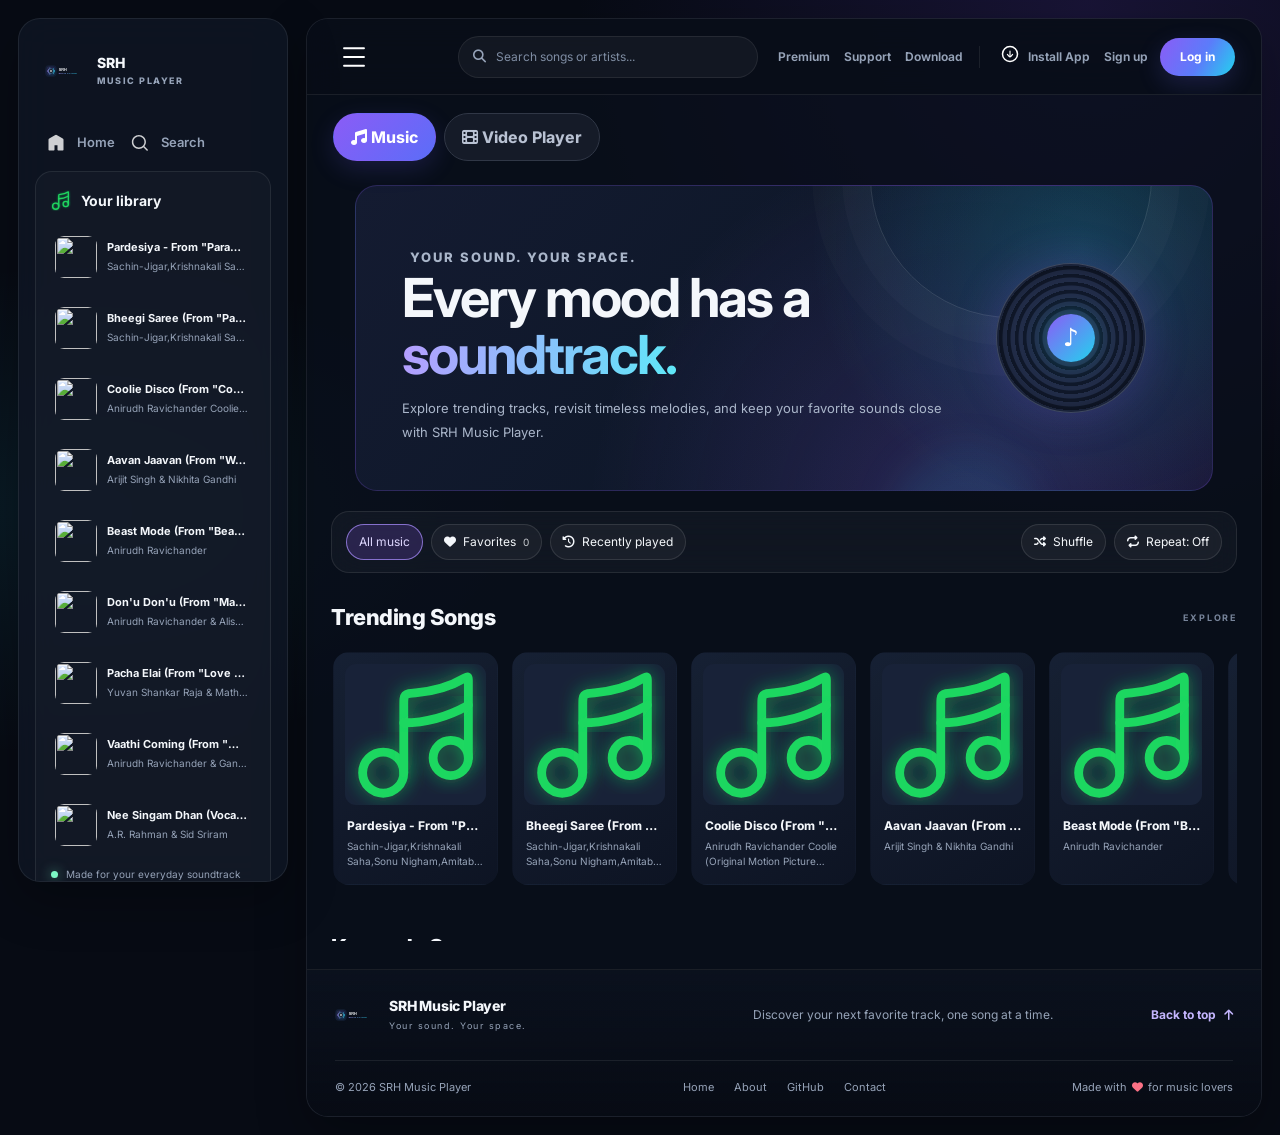
==== commit 307a372d: "Fix media player deployment and audio controls" ====
--- a/index.html
+++ b/index.html
@@ -1,649 +1,214 @@
-<!doctype html>
+<!DOCTYPE html>
 
 <html lang="en">
-  <head>
-    <meta charset="utf-8" />
-    <meta content="width=device-width, initial-scale=1.0" name="viewport" />
-    <meta
-      content="SRH Music Player — discover trending songs, explore playlists, and enjoy your favorite music in a modern responsive player."
-      name="description"
-    />
-    <meta content="#070b14" name="theme-color" />
-    <link href="https://fonts.googleapis.com" rel="preconnect" />
-    <link crossorigin="" href="https://fonts.gstatic.com" rel="preconnect" />
-    <link
-      href="https://fonts.googleapis.com/css2?family=Inter:wght@400;500;600;700;800&amp;display=swap"
-      rel="stylesheet"
-    />
-    <link
-      href="https://cdnjs.cloudflare.com/ajax/libs/font-awesome/6.5.2/css/all.min.css"
-      rel="stylesheet"
-    />
-    <link href="utility.css" rel="stylesheet" />
-    <link href="style.css" rel="stylesheet" />
-    <link href="video-player.css" rel="stylesheet" />
-    <link href="./logo.svg" rel="icon" type="image/svg+xml" />
-    <title>SRH Music Player</title>
-  </head>
-  <body id="top">
-    <div class="container app-shell flex bg-black">
-      <aside class="left sidebar" id="sidebar">
-        <div class="close">
-          <img alt="" class="invert" src="close.svg" width="30px" />
-        </div>
-        <div class="nav-bar">
-          <div class="home bg-gray">
-            <a aria-label="SRH Music Player home" class="brand-lockup" href="#"
-              ><img alt="SRH Music Player logo" src="logo.svg" /><span
-                ><strong>SRH</strong><small>MUSIC PLAYER</small></span
-              ></a
-            >
-            <img alt="home" class="invert" src="home.svg" /> Home
-            <img alt="search" class="invert" src="search.svg" /> Search
-          </div>
-        </div>
-        <div class="library bg-gray">
-          <div class="heading">
-            <img alt="" src="music.svg" />
-            <h3>Your library</h3>
-          </div>
-          <div class="songlist">
-            <ul></ul>
-          </div>
-          <div class="sidebar-note">
-            <span class="status-dot"></span>
-            <span>Made for your everyday soundtrack</span>
-          </div>
-        </div>
-      </aside>
-      <main class="right bg-gray">
-        <div class="header">
-          <img
-            alt=""
-            class="invert hamburger"
-            src="hamburger.svg"
-            width="30px"
-          />
-          <div class="nav"></div>
-          <div class="buttons">
-            <div>
-              <button class="otherbtns">Premium</button>
-              <button class="otherbtns">Support</button>
-              <button class="otherbtns">Download</button>
-              <div class="line"></div>
-              <a draggable="false" href="/download">
-                <span aria-hidden="true"> </span>
-                <span class="invert">
-                  <svg
-                    color="#b3b3b3"
-                    fill="none"
-                    height="24"
-                    viewbox="0 0 24 24"
-                    width="24"
-                    xmlns="http://www.w3.org/2000/svg"
-                  >
-                    <path
-                      d="M22 12C22 17.5228 17.5228 22 12 22C6.47715 22 2 17.5228 2 12C2 6.47715 6.47715 2 12 2C17.5228 2 22 6.47715 22 12Z"
-                      stroke="#141B34"
-                      stroke-linecap="round"
-                      stroke-linejoin="round"
-                      stroke-width="2"
-                    ></path>
-                    <path
-                      d="M12 15V8M15.5 12.5002C15.5 12.5002 12.9223 16.0002 12 16.0002C11.0777 16.0002 8.50003 12.5002 8.50003 12.5002"
-                      stroke="#141B34"
-                      stroke-linecap="round"
-                      stroke-linejoin="round"
-                      stroke-width="1.5"
-                    ></path></svg
-                ></span>
-                <span class="otherbtns" id="install-app">Install App</span>
-              </a>
-              <button
-                class="otherbtns signup-trigger"
-                id="signupBtn"
-                type="button"
-              >
-                Sign up
-              </button>
-              <button class="loginbtn" id="loginBtn" type="button">
-                <span>Log in</span>
-              </button>
-            </div>
-          </div>
-        </div>
-        <div class="srh-media-switch" role="group" aria-label="Media mode">
-          <button class="srh-mode-btn active" id="musicModeBtn" type="button">
-            <i class="fa-solid fa-music"></i> Music
-          </button>
-          <button class="srh-mode-btn" id="videoModeBtn" type="button">
-            <i class="fa-solid fa-film"></i> Video Player
-          </button>
-        </div>
-        <section
-          class="srh-video-app"
-          id="videoApp"
-          hidden
-          aria-label="Local video player"
-        >
-          <div class="srh-video-heading">
-            <div>
-              <p class="srh-video-eyebrow">SRH MEDIA PLAYER</p>
-              <h1>Your videos, your way.</h1>
-              <p>
-                Play videos stored on your device. Files stay on your device;
-                nothing is uploaded.
-              </p>
-            </div>
-            <div class="srh-video-actions">
-              <button
-                class="srh-primary-btn"
-                id="chooseVideosBtn"
-                type="button"
-              >
-                <i class="fa-solid fa-folder-open"></i> Open videos</button
-              ><button
-                class="srh-secondary-btn"
-                id="clearVideoQueueBtn"
-                type="button"
-              >
-                <i class="fa-regular fa-trash-can"></i> Clear queue</button
-              ><input
-                id="videoFilesInput"
-                type="file"
-                accept="video/*,.mkv,.avi,.mov,.mp4,.webm,.m4v,.3gp,.ogv"
-                multiple
-                hidden
-              /><input
-                id="subtitleFileInput"
-                type="file"
-                accept=".vtt,.srt,text/vtt,application/x-subrip"
-                hidden
-              />
-            </div>
-          </div>
-          <div class="srh-video-layout">
-            <div class="srh-video-main">
-              <div class="srh-video-stage" id="videoStage">
-                <video
-                  id="srhVideo"
-                  playsinline
-                  preload="metadata"
-                  aria-label="Video playback"
-                ></video>
-                <div class="srh-video-empty" id="videoEmptyState">
-                  <div class="srh-video-empty-icon">
-                    <i class="fa-solid fa-play"></i>
-                  </div>
-                  <h2>Ready when you are</h2>
-                  <p>
-                    Choose videos from your device or drag them into this
-                    player.
-                  </p>
-                  <button
-                    class="srh-primary-btn"
-                    id="emptyChooseVideosBtn"
-                    type="button"
-                  >
-                    <i class="fa-solid fa-plus"></i> Choose videos
-                  </button>
+<head>
+<meta charset="utf-8"/>
+<meta content="width=device-width, initial-scale=1.0" name="viewport"/>
+<meta content="SRH Music Player — discover trending songs, explore playlists, and enjoy your favorite music in a modern responsive player." name="description"/>
+<meta content="#070b14" name="theme-color"/>
+<link href="https://fonts.googleapis.com" rel="preconnect"/>
+<link crossorigin="" href="https://fonts.gstatic.com" rel="preconnect"/>
+<link href="https://fonts.googleapis.com/css2?family=Inter:wght@400;500;600;700;800&amp;display=swap" rel="stylesheet"/>
+<link href="https://cdnjs.cloudflare.com/ajax/libs/font-awesome/6.5.2/css/all.min.css" rel="stylesheet"/>
+<link href="utility.css" rel="stylesheet"/>
+<link href="style.css" rel="stylesheet"/>
+<link href="video-player.css" rel="stylesheet"/>
+<link href="./logo.svg" rel="icon" type="image/svg+xml"/>
+<title>SRH Music Player</title>
+</head>
+<body id="top">
+<div class="container app-shell flex bg-black">
+<aside class="left sidebar" id="sidebar">
+<div class="close">
+<img alt="" class="invert" src="close.svg" width="30px"/>
+</div>
+<div class="nav-bar">
+<div class="home bg-gray">
+<a aria-label="SRH Music Player home" class="brand-lockup" href="#"><img alt="SRH Music Player logo" src="logo.svg"/><span><strong>SRH</strong><small>MUSIC PLAYER</small></span></a>
+<img alt="home" class="invert" src="home.svg"/> Home
+                    <img alt="search" class="invert" src="search.svg"/> Search
                 </div>
-                <div
-                  class="srh-video-toast"
-                  id="videoToast"
-                  role="status"
-                  aria-live="polite"
-                ></div>
-              </div>
-              <div class="srh-video-now-playing">
-                <div>
-                  <span class="srh-video-eyebrow">NOW PLAYING</span>
-                  <h2 id="videoTitle">No video selected</h2>
-                  <p id="videoMeta">Open a video file to begin</p>
+</div>
+<div class="library bg-gray">
+<div class="heading">
+<img alt="" src="music.svg"/>
+<h3>Your library</h3>
+</div>
+<div class="songlist">
+<ul>
+</ul>
+</div>
+<div class="sidebar-note">
+<span class="status-dot"></span>
+<span>Made for your everyday soundtrack</span>
+</div>
+</div>
+</aside>
+<main class="right bg-gray">
+<div class="header">
+<button class="hamburger" type="button" aria-label="Open navigation menu" aria-controls="sidebar" aria-expanded="false"><img alt="" class="invert" src="hamburger.svg" width="30px"/></button>
+<div class="nav"></div>
+<div class="buttons">
+<div>
+<button class="otherbtns">Premium</button>
+<button class="otherbtns">Support</button>
+<button class="otherbtns">Download</button>
+<div class="line"></div>
+<a draggable="false" href="/download">
+<span aria-hidden="true">
+</span>
+<span class="invert"> <svg color="#b3b3b3" fill="none" height="24" viewbox="0 0 24 24" width="24" xmlns="http://www.w3.org/2000/svg">
+<path d="M22 12C22 17.5228 17.5228 22 12 22C6.47715 22 2 17.5228 2 12C2 6.47715 6.47715 2 12 2C17.5228 2 22 6.47715 22 12Z" stroke="#141B34" stroke-linecap="round" stroke-linejoin="round" stroke-width="2"></path>
+<path d="M12 15V8M15.5 12.5002C15.5 12.5002 12.9223 16.0002 12 16.0002C11.0777 16.0002 8.50003 12.5002 8.50003 12.5002" stroke="#141B34" stroke-linecap="round" stroke-linejoin="round" stroke-width="1.5"></path>
+</svg></span>
+<span class="otherbtns" id="install-app">Install App</span>
+</a>
+<button class="otherbtns signup-trigger" id="signupBtn" type="button">Sign up</button>
+<button class="loginbtn" id="loginBtn" type="button">
+<span>Log in</span>
+</button>
+</div>
+</div>
+</div>
+<div class="srh-media-switch" role="group" aria-label="Media mode">
+  <button class="srh-mode-btn active" id="musicModeBtn" type="button"><i class="fa-solid fa-music"></i> Music</button>
+  <button class="srh-mode-btn" id="videoModeBtn" type="button"><i class="fa-solid fa-film"></i> Video Player</button>
+</div>
+<section class="srh-video-app" id="videoApp" hidden aria-label="Local video player">
+  <div class="srh-video-heading"><div><p class="srh-video-eyebrow">SRH MEDIA PLAYER</p><h1>Your videos, your way.</h1><p>Play videos stored on your device. Files stay on your device; nothing is uploaded.</p></div><div class="srh-video-actions"><button class="srh-primary-btn" id="chooseVideosBtn" type="button"><i class="fa-solid fa-folder-open"></i> Open videos</button><button class="srh-secondary-btn" id="clearVideoQueueBtn" type="button"><i class="fa-regular fa-trash-can"></i> Clear queue</button><input id="videoFilesInput" type="file" accept="video/*,.mkv,.avi,.mov,.mp4,.webm,.m4v,.3gp,.ogv" multiple hidden><input id="subtitleFileInput" type="file" accept=".vtt,.srt,text/vtt,application/x-subrip" hidden></div></div>
+  <div class="srh-video-layout"><div class="srh-video-main"><div class="srh-video-stage" id="videoStage"><video id="srhVideo" playsinline preload="metadata" aria-label="Video playback"></video><div class="srh-video-empty" id="videoEmptyState"><div class="srh-video-empty-icon"><i class="fa-solid fa-play"></i></div><h2>Ready when you are</h2><p>Choose videos from your device or drag them into this player.</p><button class="srh-primary-btn" id="emptyChooseVideosBtn" type="button"><i class="fa-solid fa-plus"></i> Choose videos</button></div><div class="srh-video-toast" id="videoToast" role="status" aria-live="polite"></div></div>
+  <div class="srh-video-now-playing"><div><span class="srh-video-eyebrow">NOW PLAYING</span><h2 id="videoTitle">No video selected</h2><p id="videoMeta">Open a video file to begin</p></div><span class="srh-local-badge"><i class="fa-solid fa-shield-halved"></i> Local playback</span></div>
+  <div class="srh-video-progress"><span id="videoCurrentTime">00:00</span><input aria-label="Seek video" id="videoSeek" type="range" min="0" max="1000" value="0"><span id="videoDuration">00:00</span></div>
+  <div class="srh-video-controls"><button id="videoPreviousBtn" title="Previous video (P)" aria-label="Previous video" type="button"><i class="fa-solid fa-backward-step"></i></button><button id="videoBackBtn" title="Back 10 seconds" aria-label="Back 10 seconds" type="button"><i class="fa-solid fa-rotate-left"></i><small>10</small></button><button class="srh-video-play" id="videoPlayBtn" title="Play / pause (Space)" aria-label="Play" type="button"><i class="fa-solid fa-play"></i></button><button id="videoForwardBtn" title="Forward 10 seconds" aria-label="Forward 10 seconds" type="button"><i class="fa-solid fa-rotate-right"></i><small>10</small></button><button id="videoNextBtn" title="Next video (N)" aria-label="Next video" type="button"><i class="fa-solid fa-forward-step"></i></button><span class="srh-control-divider"></span><button id="videoMuteBtn" title="Mute (M)" aria-label="Mute" type="button"><i class="fa-solid fa-volume-high"></i></button><input class="srh-video-volume" id="videoVolume" aria-label="Video volume" type="range" min="0" max="1" step="0.01" value="0.8"><label class="srh-speed-label">Speed <select id="videoSpeed" aria-label="Playback speed"><option value="0.25">0.25×</option><option value="0.5">0.5×</option><option value="0.75">0.75×</option><option value="1" selected>1×</option><option value="1.25">1.25×</option><option value="1.5">1.5×</option><option value="1.75">1.75×</option><option value="2">2×</option></select></label><button id="videoLoopBtn" title="Loop current video" aria-label="Loop current video" type="button"><i class="fa-solid fa-repeat"></i></button><button id="videoSubtitleBtn" title="Load subtitles (.vtt or .srt)" aria-label="Load subtitles" type="button"><i class="fa-solid fa-closed-captioning"></i></button><label class="srh-audio-track-wrap" title="Choose subtitle track"><i class="fa-solid fa-closed-captioning"></i><select id="videoSubtitleTrack" aria-label="Subtitle track"><option value="-1">Subtitles off</option></select></label><label class="srh-audio-track-wrap" title="Embedded audio tracks when supported"><i class="fa-solid fa-language"></i><select id="videoAudioTrack" aria-label="Embedded video audio track" disabled><option value="">Embedded tracks unavailable</option></select></label><button id="chooseExternalAudioBtn" class="srh-secondary-btn" type="button" title="Select a separate audio file for this video"><i class="fa-solid fa-file-audio"></i> External audio</button><button id="analyzeMediaTracksBtn" class="srh-secondary-btn" type="button" title="Analyze embedded tracks using the browser media engine"><i class="fa-solid fa-microchip"></i> Analyze tracks</button><span id="mediaEngineStatus" role="status" aria-live="polite"></span><input id="externalAudioInput" type="file" accept="audio/*,.aac,.m4a,.mp3,.ogg,.opus,.wav,.flac" hidden><button id="videoPipBtn" title="Picture in picture" aria-label="Picture in picture" type="button"><i class="fa-solid fa-clone"></i></button><button id="videoFitBtn" title="Change video fit" aria-label="Change video fit" type="button"><i class="fa-solid fa-expand"></i></button><button id="videoScreenshotBtn" title="Save screenshot" aria-label="Save screenshot" type="button"><i class="fa-solid fa-camera"></i></button><button id="videoFullscreenBtn" title="Fullscreen (F)" aria-label="Fullscreen" type="button"><i class="fa-solid fa-maximize"></i></button></div>
+  <div class="srh-video-tip"><i class="fa-regular fa-lightbulb"></i> Shortcuts: Space play/pause · ←/→ seek 5 sec · F fullscreen · M mute · N next · P previous</div></div>
+  <aside class="srh-video-sidebar"><div class="srh-queue-heading"><div><h2>Play queue</h2><p id="videoQueueCount">0 videos</p></div><button id="videoShuffleBtn" title="Shuffle queue" aria-label="Shuffle queue" type="button"><i class="fa-solid fa-shuffle"></i></button></div><label class="srh-video-search"><i class="fa-solid fa-magnifying-glass"></i><input id="videoSearch" type="search" placeholder="Search queue..." aria-label="Search video queue"></label><div class="srh-video-queue" id="videoQueue" aria-live="polite"><div class="srh-queue-empty"><i class="fa-solid fa-photo-film"></i><p>Your video queue is empty.</p><span>Add videos to get started.</span></div></div><div class="srh-video-footer-note"><i class="fa-solid fa-lock"></i><span>Private by design<br><small>Your files are played locally in your browser.</small></span></div></aside></div>
+</section>
+<div class="Songs-sections">
+<div class="SongsType" id="trending">
+<h2>Trending Songs</h2>
+<div aria-label="Trending Songs cards" class="cardcontainer" data-category="Trending Songs"></div>
+</div>
+<div class="SongsType">
+<h2>Kannada Songs</h2>
+<div aria-label="Kannada Songs cards" class="cardcontainer" data-category="Kannada Songs"></div>
+</div>
+<!-- New Random Sections -->
+<div class="SongsType">
+<h2>Romantic Hits</h2>
+<div aria-label="Romantic Hits cards" class="cardcontainer" data-category="Romantic Hits"></div>
+</div>
+<div class="SongsType">
+<h2>Party Anthems</h2>
+<div aria-label="Party Anthems cards" class="cardcontainer" data-category="Party Anthems"></div>
+</div>
+<div class="SongsType">
+<h2>Top 2025 Tracks</h2>
+<div aria-label="Top 2025 Tracks cards" class="cardcontainer" data-category="Top 2025 Tracks"></div>
+</div>
+<div class="SongsType">
+<h2>Feel Good Tunes</h2>
+<div aria-label="Feel Good Tunes cards" class="cardcontainer" data-category="Feel Good Tunes"></div>
+</div>
+<div class="SongsType">
+<h2>Evergreen Melodies</h2>
+<div aria-label="Evergreen Melodies cards" class="cardcontainer" data-category="Evergreen Melodies"></div>
+</div>
+<div class="SongsType">
+<h2>India's Biggest Hits</h2>
+<div aria-label="India's Biggest Hits cards" class="cardcontainer" data-category="India's Biggest Hits"></div>
+</div>
+</div>
+<footer class="app-footer">
+<div class="footer-top">
+<a aria-label="Back to top" class="footer-brand" href="#top">
+<img alt="" height="42" src="logo.svg" width="42"/>
+<span><strong>SRH Music Player</strong><small>Your sound. Your space.</small></span>
+</a>
+<p>Discover your next favorite track, one song at a time.</p>
+<a class="footer-top-link" href="#top">Back to top <i class="fa-solid fa-arrow-up"></i></a>
+</div>
+<div class="footer-bottom">
+<span>© <span class="footerYear"></span> SRH Music Player</span>
+<div class="footer-links">
+<a href="#top">Home</a>
+<button data-footer-action="about" type="button">About</button>
+<a href="https://github.com/SiddayyaRH5" rel="noopener noreferrer" target="_blank">GitHub</a>
+<button data-footer-action="contact" type="button">Contact</button>
+</div>
+<span class="footer-made">Made with <i class="fa-solid fa-heart"></i> for music lovers</span>
+</div>
+</footer>
+<div class="playbar hidden">
+<div class="seekbar">
+<input id="seekbar" max="100" type="range" value="0"/>
+</div>
+<div class="musicbar">
+<div class="songinfo">
+                    Nothing is playing
                 </div>
-                <span class="srh-local-badge"
-                  ><i class="fa-solid fa-shield-halved"></i> Local
-                  playback</span
-                >
-              </div>
-              <div class="srh-video-progress">
-                <span id="videoCurrentTime">00:00</span
-                ><input
-                  aria-label="Seek video"
-                  id="videoSeek"
-                  type="range"
-                  min="0"
-                  max="1000"
-                  value="0"
-                /><span id="videoDuration">00:00</span>
-              </div>
-              <div class="srh-video-controls">
-                <button
-                  id="videoPreviousBtn"
-                  title="Previous video (P)"
-                  aria-label="Previous video"
-                  type="button"
-                >
-                  <i class="fa-solid fa-backward-step"></i></button
-                ><button
-                  id="videoBackBtn"
-                  title="Back 10 seconds"
-                  aria-label="Back 10 seconds"
-                  type="button"
-                >
-                  <i class="fa-solid fa-rotate-left"></i
-                  ><small>10</small></button
-                ><button
-                  class="srh-video-play"
-                  id="videoPlayBtn"
-                  title="Play / pause (Space)"
-                  aria-label="Play"
-                  type="button"
-                >
-                  <i class="fa-solid fa-play"></i></button
-                ><button
-                  id="videoForwardBtn"
-                  title="Forward 10 seconds"
-                  aria-label="Forward 10 seconds"
-                  type="button"
-                >
-                  <i class="fa-solid fa-rotate-right"></i
-                  ><small>10</small></button
-                ><button
-                  id="videoNextBtn"
-                  title="Next video (N)"
-                  aria-label="Next video"
-                  type="button"
-                >
-                  <i class="fa-solid fa-forward-step"></i></button
-                ><span class="srh-control-divider"></span
-                ><button
-                  id="videoMuteBtn"
-                  title="Mute (M)"
-                  aria-label="Mute"
-                  type="button"
-                >
-                  <i class="fa-solid fa-volume-high"></i></button
-                ><input
-                  class="srh-video-volume"
-                  id="videoVolume"
-                  aria-label="Video volume"
-                  type="range"
-                  min="0"
-                  max="1"
-                  step="0.01"
-                  value="0.8"
-                /><label class="srh-speed-label"
-                  >Speed
-                  <select id="videoSpeed" aria-label="Playback speed">
-                    <option value="0.25">0.25×</option>
-                    <option value="0.5">0.5×</option>
-                    <option value="0.75">0.75×</option>
-                    <option value="1" selected>1×</option>
-                    <option value="1.25">1.25×</option>
-                    <option value="1.5">1.5×</option>
-                    <option value="1.75">1.75×</option>
-                    <option value="2">2×</option>
-                  </select></label
-                ><button
-                  id="videoLoopBtn"
-                  title="Loop current video"
-                  aria-label="Loop current video"
-                  type="button"
-                >
-                  <i class="fa-solid fa-repeat"></i></button
-                ><button
-                  id="videoSubtitleBtn"
-                  title="Load subtitles (.vtt or .srt)"
-                  aria-label="Load subtitles"
-                  type="button"
-                >
-                  <i class="fa-solid fa-closed-captioning"></i></button
-                ><button
-                  id="videoPipBtn"
-                  title="Picture in picture"
-                  aria-label="Picture in picture"
-                  type="button"
-                >
-                  <i class="fa-solid fa-clone"></i></button
-                ><button
-                  id="videoFitBtn"
-                  title="Change video fit"
-                  aria-label="Change video fit"
-                  type="button"
-                >
-                  <i class="fa-solid fa-expand"></i></button
-                ><button
-                  id="videoScreenshotBtn"
-                  title="Save screenshot"
-                  aria-label="Save screenshot"
-                  type="button"
-                >
-                  <i class="fa-solid fa-camera"></i></button
-                ><button
-                  id="videoFullscreenBtn"
-                  title="Fullscreen (F)"
-                  aria-label="Fullscreen"
-                  type="button"
-                >
-                  <i class="fa-solid fa-maximize"></i>
-                </button>
-              </div>
-              <div class="srh-video-tip">
-                <i class="fa-regular fa-lightbulb"></i> Shortcuts: Space
-                play/pause · ←/→ seek 5 sec · F fullscreen · M mute · N next · P
-                previous
-              </div>
-            </div>
-            <aside class="srh-video-sidebar">
-              <div class="srh-queue-heading">
-                <div>
-                  <h2>Play queue</h2>
-                  <p id="videoQueueCount">0 videos</p>
-                </div>
-                <button
-                  id="videoShuffleBtn"
-                  title="Shuffle queue"
-                  aria-label="Shuffle queue"
-                  type="button"
-                >
-                  <i class="fa-solid fa-shuffle"></i>
-                </button>
-              </div>
-              <label class="srh-video-search"
-                ><i class="fa-solid fa-magnifying-glass"></i
-                ><input
-                  id="videoSearch"
-                  type="search"
-                  placeholder="Search queue..."
-                  aria-label="Search video queue"
-              /></label>
-              <div class="srh-video-queue" id="videoQueue" aria-live="polite">
-                <div class="srh-queue-empty">
-                  <i class="fa-solid fa-photo-film"></i>
-                  <p>Your video queue is empty.</p>
-                  <span>Add videos to get started.</span>
-                </div>
-              </div>
-              <div class="srh-video-footer-note">
-                <i class="fa-solid fa-lock"></i
-                ><span
-                  >Private by design<br /><small
-                    >Your files are played locally in your browser.</small
-                  ></span
-                >
-              </div>
-            </aside>
-          </div>
-        </section>
-        <div class="Songs-sections">
-          <div class="SongsType" id="trending">
-            <h2>Trending Songs</h2>
-            <div
-              aria-label="Trending Songs cards"
-              class="cardcontainer"
-              data-category="Trending Songs"
-            ></div>
-          </div>
-          <div class="SongsType">
-            <h2>Kannada Songs</h2>
-            <div
-              aria-label="Kannada Songs cards"
-              class="cardcontainer"
-              data-category="Kannada Songs"
-            ></div>
-          </div>
-          <!-- New Random Sections -->
-          <div class="SongsType">
-            <h2>Romantic Hits</h2>
-            <div
-              aria-label="Romantic Hits cards"
-              class="cardcontainer"
-              data-category="Romantic Hits"
-            ></div>
-          </div>
-          <div class="SongsType">
-            <h2>Party Anthems</h2>
-            <div
-              aria-label="Party Anthems cards"
-              class="cardcontainer"
-              data-category="Party Anthems"
-            ></div>
-          </div>
-          <div class="SongsType">
-            <h2>Top 2025 Tracks</h2>
-            <div
-              aria-label="Top 2025 Tracks cards"
-              class="cardcontainer"
-              data-category="Top 2025 Tracks"
-            ></div>
-          </div>
-          <div class="SongsType">
-            <h2>Feel Good Tunes</h2>
-            <div
-              aria-label="Feel Good Tunes cards"
-              class="cardcontainer"
-              data-category="Feel Good Tunes"
-            ></div>
-          </div>
-          <div class="SongsType">
-            <h2>Evergreen Melodies</h2>
-            <div
-              aria-label="Evergreen Melodies cards"
-              class="cardcontainer"
-              data-category="Evergreen Melodies"
-            ></div>
-          </div>
-          <div class="SongsType">
-            <h2>India's Biggest Hits</h2>
-            <div
-              aria-label="India's Biggest Hits cards"
-              class="cardcontainer"
-              data-category="India's Biggest Hits"
-            ></div>
-          </div>
-        </div>
-        <footer class="app-footer">
-          <div class="footer-top">
-            <a aria-label="Back to top" class="footer-brand" href="#top">
-              <img alt="" height="42" src="logo.svg" width="42" />
-              <span
-                ><strong>SRH Music Player</strong
-                ><small>Your sound. Your space.</small></span
-              >
-            </a>
-            <p>Discover your next favorite track, one song at a time.</p>
-            <a class="footer-top-link" href="#top"
-              >Back to top <i class="fa-solid fa-arrow-up"></i
-            ></a>
-          </div>
-          <div class="footer-bottom">
-            <span>© <span class="footerYear"></span> SRH Music Player</span>
-            <div class="footer-links">
-              <a href="#top">Home</a>
-              <button data-footer-action="about" type="button">About</button>
-              <a
-                href="https://github.com/SiddayyaRH5"
-                rel="noopener noreferrer"
-                target="_blank"
-                >GitHub</a
-              >
-              <button data-footer-action="contact" type="button">
-                Contact
-              </button>
-            </div>
-            <span class="footer-made"
-              >Made with <i class="fa-solid fa-heart"></i> for music
-              lovers</span
-            >
-          </div>
-        </footer>
-        <div class="playbar hidden">
-          <div class="seekbar">
-            <input id="seekbar" max="100" type="range" value="0" />
-          </div>
-          <div class="musicbar">
-            <div class="songinfo">Nothing is playing</div>
-            <div class="songbuttons">
-              <img
-                alt="Previous track"
-                aria-label="Previous track"
-                id="previous"
-                role="button"
-                src="previousong.svg"
-                tabindex="0"
-              />
-              <img alt="play" id="play" src="play.svg" />
-              <img
-                alt="Next track"
-                aria-label="Next track"
-                id="next"
-                role="button"
-                src="next.svg"
-                tabindex="0"
-              />
-              <div class="volume">
-                <img alt="" id="volumeIcon" src="volume.svg" />
-                <input
-                  class="volume-slider"
-                  max="100"
-                  min="0"
-                  type="range"
-                  value="50"
-                />
-              </div>
-            </div>
-            <div class="songtime"></div>
-          </div>
-        </div>
-      </main>
-    </div>
-    <!-- Accessible sign-in / sign-up dialog (front-end demo only) -->
-    <div class="auth-overlay" hidden="" id="authOverlay">
-      <section
-        aria-labelledby="authTitle"
-        aria-modal="true"
-        class="auth-dialog"
-        role="dialog"
-      >
-        <button
-          aria-label="Close sign in dialog"
-          class="auth-close"
-          id="authClose"
-          type="button"
-        >
-          <i class="fa-solid fa-xmark"></i>
-        </button>
-        <div class="auth-visual">
-          <div class="auth-orb"><i class="fa-solid fa-music"></i></div>
-          <p class="auth-eyebrow">SRH MUSIC PLAYER</p>
-          <h2>Music sounds better <span>together.</span></h2>
-          <p class="auth-visual-copy">
-            Sign in to make your listening space feel like yours.
-          </p>
-          <div aria-hidden="true" class="auth-equalizer">
-            <i></i><i></i><i></i><i></i><i></i><i></i><i></i><i></i><i></i
-            ><i></i><i></i>
-          </div>
-        </div>
-        <div class="auth-form-panel">
-          <div aria-label="Account options" class="auth-tabs" role="tablist">
-            <button
-              aria-selected="true"
-              class="auth-tab active"
-              data-auth-mode="login"
-              role="tab"
-              type="button"
-            >
-              Log in
-            </button>
-            <button
-              aria-selected="false"
-              class="auth-tab"
-              data-auth-mode="signup"
-              role="tab"
-              type="button"
-            >
-              Sign up
-            </button>
-          </div>
-          <p class="auth-kicker">WELCOME TO YOUR SOUNDTRACK</p>
-          <h2 id="authTitle">Log in to SRH Music</h2>
-          <p class="auth-intro" id="authIntro">
-            Pick up right where your music left off.
-          </p>
-          <form id="authForm">
-            <label class="auth-field" hidden="" id="authNameWrap">
-              <span>Your name</span>
-              <span class="auth-input-wrap"
-                ><i class="fa-regular fa-user"></i
-                ><input
-                  autocomplete="name"
-                  id="authName"
-                  name="name"
-                  placeholder="Enter your name"
-                  type="text"
-              /></span>
-            </label>
-            <label class="auth-field">
-              <span>Email address</span>
-              <span class="auth-input-wrap"
-                ><i class="fa-regular fa-envelope"></i
-                ><input
-                  autocomplete="email"
-                  id="authEmail"
-                  name="email"
-                  placeholder="you@example.com"
-                  required=""
-                  type="email"
-              /></span>
-            </label>
-            <label class="auth-field">
-              <span>Password</span>
-              <span class="auth-input-wrap"
-                ><i class="fa-solid fa-lock"></i
-                ><input
-                  autocomplete="current-password"
-                  id="authPassword"
-                  minlength="6"
-                  name="password"
-                  placeholder="At least 6 characters"
-                  required=""
-                  type="password" /><button
-                  aria-label="Show password"
-                  class="password-toggle"
-                  id="passwordToggle"
-                  type="button"
-                >
-                  <i class="fa-regular fa-eye"></i></button
-              ></span>
-            </label>
-            <div class="auth-options" id="authOptions">
-              <label
-                ><input id="rememberMe" type="checkbox" checked disabled /> Keep
-                me signed in on this device</label
-              >
-              <button id="forgotPassword" type="button">
-                Forgot password?
-              </button>
-            </div>
-            <button class="auth-submit" id="authSubmit" type="submit">
-              Log in <i class="fa-solid fa-arrow-right"></i>
-            </button>
-            <p aria-live="polite" class="auth-message" id="authMessage"></p>
-            <p class="auth-terms">
-              Demo account is stored only in this browser on this device. Do not
-              reuse a sensitive password.
-            </p>
-          </form>
-          <p class="auth-switch-copy">
-            <span id="authSwitchText">New to SRH Music?</span>
-            <button id="authSwitch" type="button">Create an account</button>
-          </p>
-        </div>
-      </section>
-    </div>
-    <script src="./script.js"></script>
-    <script src="./video-player.js"></script>
-  </body>
+<div class="songbuttons">
+<img alt="Previous track" aria-label="Previous track" id="previous" role="button" src="previousong.svg" tabindex="0"/>
+<img alt="play" id="play" src="play.svg"/>
+<img alt="Next track" aria-label="Next track" id="next" role="button" src="next.svg" tabindex="0"/>
+<div class="volume">
+<img alt="" id="volumeIcon" src="volume.svg"/>
+<input class="volume-slider" max="100" min="0" type="range" value="50"/>
+</div>
+</div>
+<div class="songtime">
+</div>
+</div>
+</div>
+</main>
+</div>
+<!-- Accessible sign-in / sign-up dialog (front-end demo only) -->
+<div class="auth-overlay" hidden="" id="authOverlay">
+<section aria-labelledby="authTitle" aria-modal="true" class="auth-dialog" role="dialog">
+<button aria-label="Close sign in dialog" class="auth-close" id="authClose" type="button">
+<i class="fa-solid fa-xmark"></i>
+</button>
+<div class="auth-visual">
+<div class="auth-orb"><i class="fa-solid fa-music"></i></div>
+<p class="auth-eyebrow">SRH MUSIC PLAYER</p>
+<h2>Music sounds better <span>together.</span></h2>
+<p class="auth-visual-copy">Sign in to make your listening space feel like yours.</p>
+<div aria-hidden="true" class="auth-equalizer"><i></i><i></i><i></i><i></i><i></i><i></i><i></i><i></i><i></i><i></i><i></i></div>
+</div>
+<div class="auth-form-panel">
+<div aria-label="Account options" class="auth-tabs" role="tablist">
+<button aria-selected="true" class="auth-tab active" data-auth-mode="login" role="tab" type="button">Log in</button>
+<button aria-selected="false" class="auth-tab" data-auth-mode="signup" role="tab" type="button">Sign up</button>
+</div>
+<p class="auth-kicker">WELCOME TO YOUR SOUNDTRACK</p>
+<h2 id="authTitle">Log in to SRH Music</h2>
+<p class="auth-intro" id="authIntro">Pick up right where your music left off.</p>
+<form id="authForm">
+<label class="auth-field" hidden="" id="authNameWrap">
+<span>Your name</span>
+<span class="auth-input-wrap"><i class="fa-regular fa-user"></i><input autocomplete="name" id="authName" name="name" placeholder="Enter your name" type="text"/></span>
+</label>
+<label class="auth-field">
+<span>Email address</span>
+<span class="auth-input-wrap"><i class="fa-regular fa-envelope"></i><input autocomplete="email" id="authEmail" name="email" placeholder="you@example.com" required="" type="email"/></span>
+</label>
+<label class="auth-field">
+<span>Password</span>
+<span class="auth-input-wrap"><i class="fa-solid fa-lock"></i><input autocomplete="current-password" id="authPassword" minlength="6" name="password" placeholder="At least 6 characters" required="" type="password"/><button aria-label="Show password" class="password-toggle" id="passwordToggle" type="button"><i class="fa-regular fa-eye"></i></button></span>
+</label>
+<div class="auth-options" id="authOptions">
+<label><input id="rememberMe" type="checkbox" checked disabled/> Keep me signed in on this device</label>
+<button id="forgotPassword" type="button">Forgot password?</button>
+</div>
+<button class="auth-submit" id="authSubmit" type="submit">Log in <i class="fa-solid fa-arrow-right"></i></button>
+<p aria-live="polite" class="auth-message" id="authMessage"></p>
+<p class="auth-terms">Demo account is stored only in this browser on this device. Do not reuse a sensitive password.</p>
+</form>
+<p class="auth-switch-copy"><span id="authSwitchText">New to SRH Music?</span> <button id="authSwitch" type="button">Create an account</button></p>
+</div>
+</section>
+</div>
+<script src="./script.js"></script>
+<script src="./video-player.js"></script>
+<script src="./media-engine.js"></script>
+</body>
 </html>
--- a/style.css
+++ b/style.css
@@ -844,3 +844,67 @@
     .library-filters, .playback-options { width:100%; }
     .library-filter, .player-option { flex:1; }
 }
+
+
+/* Mobile card layout fix: show complete cards in a two-column grid instead of
+   clipping the horizontal carousel at the viewport edge. Existing colours retained. */
+@media (max-width: 560px) {
+  .Songs-sections { width: 100%; min-width: 0; box-sizing: border-box; }
+  .SongsType { width: 100%; min-width: 0; overflow: visible; }
+  .cardcontainer {
+    grid-template-columns: repeat(2, minmax(0, 1fr));
+    grid-template-rows: auto;
+    grid-auto-flow: row;
+    grid-auto-columns: auto;
+    gap: 10px;
+    width: 100%;
+    min-width: 0;
+    box-sizing: border-box;
+    padding: 2px 0 12px;
+    overflow-x: visible;
+    overflow-y: visible;
+    scroll-snap-type: none;
+  }
+  .card {
+    width: 100%;
+    min-width: 0;
+    box-sizing: border-box;
+    padding: 8px;
+  }
+  .card .cover, .card .album-cover, .card img:first-child {
+    max-width: 100%;
+  }
+  .card .title, .card .subtitle {
+    max-width: 100%;
+    overflow: hidden;
+    text-overflow: ellipsis;
+  }
+  .card .play {
+    top: auto;
+    right: 12px;
+    bottom: 78px;
+    width: 34px;
+    height: 34px;
+  }
+}
+@media (max-width: 360px) {
+  .cardcontainer { gap: 8px; }
+  .card { padding: 7px; }
+  .card .play { right: 9px; bottom: 75px; width: 31px; height: 31px; }
+}
+
+
+/* Mobile UX: do not show floating play badges on every card by default.
+   Cards remain tappable; show the control for keyboard focus or the currently playing card. */
+@media (hover: none), (max-width: 850px) {
+  .card .play {
+    opacity: 0;
+    transform: translateY(5px);
+    pointer-events: none;
+  }
+  .card:focus-within .play,
+  .card.is-playing .play {
+    opacity: 1;
+    transform: translateY(0);
+  }
+}
--- a/video-player.css
+++ b/video-player.css
@@ -1 +1,75 @@
 .srh-media-switch{display:flex;gap:8px;padding:18px 26px 0;position:relative;z-index:1}.srh-mode-btn{border:1px solid #303746;background:#151b28;color:#b9c2d3;border-radius:999px;padding:11px 17px;font-weight:750;cursor:pointer;transition:.2s}.srh-mode-btn:hover,.srh-mode-btn.active{background:linear-gradient(135deg,#8b5cf6,#5b6df8);border-color:transparent;color:#fff;box-shadow:0 8px 24px #6657ee2e}.srh-video-app{padding:28px 26px 50px;color:#f5f7ff;min-height:70vh}.srh-video-app[hidden]{display:none!important}.srh-video-heading{display:flex;justify-content:space-between;align-items:center;gap:22px;margin-bottom:25px}.srh-video-heading h1{font-size:clamp(26px,3vw,38px);letter-spacing:-1.2px;margin:4px 0 8px}.srh-video-heading p:not(.srh-video-eyebrow){color:#9da8bc;margin:0;line-height:1.6}.srh-video-eyebrow{font-size:10px;letter-spacing:2px;font-weight:850;color:#a78bfa;margin:0 0 5px}.srh-video-actions{display:flex;gap:10px;flex-shrink:0}.srh-primary-btn,.srh-secondary-btn{border:0;border-radius:11px;padding:12px 16px;font-weight:800;cursor:pointer;transition:transform .18s,filter .18s}.srh-primary-btn{background:linear-gradient(135deg,#8b5cf6,#6268f5);color:white;box-shadow:0 8px 24px #7c3aed2c}.srh-secondary-btn{background:#171d2b;border:1px solid #30384a;color:#d4d9e6}.srh-primary-btn:hover,.srh-secondary-btn:hover{transform:translateY(-2px);filter:brightness(1.12)}.srh-video-layout{display:grid;grid-template-columns:minmax(0,1fr) 310px;gap:22px;align-items:start}.srh-video-main,.srh-video-sidebar{min-width:0}.srh-video-stage{position:relative;background:#020308;border:1px solid #252b3b;border-radius:18px;overflow:hidden;aspect-ratio:16/9;display:flex;align-items:center;justify-content:center;box-shadow:0 22px 60px #0005}.srh-video-stage video{width:100%;height:100%;object-fit:contain;display:none;background:#020308}.srh-video-empty{display:flex;flex-direction:column;align-items:center;justify-content:center;text-align:center;padding:22px;position:absolute;inset:0;background:radial-gradient(ellipse at 50% 40%,#24204b 0,#0c1020 52%,#03050a 100%)}.srh-video-empty[hidden]{display:none}.srh-video-empty-icon{width:66px;height:66px;border:1px solid #8775ef80;background:#7c3aed24;border-radius:22px;display:grid;place-items:center;color:#c4b5fd;font-size:23px;margin-bottom:15px;box-shadow:0 0 45px #7c3aed25}.srh-video-empty h2{font-size:21px;margin:0 0 8px}.srh-video-empty p{color:#a8b0c3;margin:0 0 19px;line-height:1.5}.srh-video-toast{position:absolute;left:50%;bottom:18px;transform:translate(-50%,12px);background:#171d2bf2;border:1px solid #4a5368;border-radius:10px;padding:10px 14px;font-size:12px;color:#f5f7ff;opacity:0;pointer-events:none;transition:.2s;max-width:90%;text-align:center;z-index:5}.srh-video-toast.show{opacity:1;transform:translate(-50%,0)}.srh-video-stage.drag-over{outline:3px solid #9b87ff;outline-offset:-4px}.srh-video-now-playing{display:flex;justify-content:space-between;gap:16px;align-items:center;padding:18px 3px 10px}.srh-video-now-playing h2{font-size:17px;margin:4px 0 5px;overflow-wrap:anywhere}.srh-video-now-playing p{color:#8e9bb1;font-size:12px;margin:0}.srh-local-badge{display:inline-flex;align-items:center;gap:7px;border:1px solid #244e43;background:#102a25;color:#83e5bf;border-radius:999px;padding:8px 10px;font-size:10px;font-weight:800;white-space:nowrap}.srh-video-progress{display:flex;align-items:center;gap:12px;color:#aab3c5;font-size:11px;font-variant-numeric:tabular-nums}.srh-video-progress input,.srh-video-volume{accent-color:#a78bfa;cursor:pointer;min-width:0}.srh-video-progress input{flex:1}.srh-video-controls{display:flex;align-items:center;justify-content:center;gap:8px;padding:15px 0 12px;flex-wrap:wrap}.srh-video-controls button,.srh-queue-heading button{height:38px;min-width:38px;border:1px solid #2c3446;border-radius:10px;background:#151b29;color:#c5cee0;cursor:pointer;display:inline-flex;align-items:center;justify-content:center;gap:4px;position:relative;transition:.18s}.srh-video-controls button:hover,.srh-video-controls button.active,.srh-queue-heading button.active{color:#c4b5fd;border-color:#8b5cf6;background:#282040}.srh-video-controls button small{font-size:8px;position:absolute;bottom:5px;right:5px}.srh-video-controls .srh-video-play{height:46px;width:46px;border-radius:50%;background:linear-gradient(135deg,#8b5cf6,#5968ef);border:0;color:white;font-size:16px;box-shadow:0 8px 22px #7c3aed30}.srh-control-divider{height:23px;width:1px;background:#303748;margin:0 4px}.srh-video-volume{width:76px}.srh-speed-label{display:flex;align-items:center;gap:6px;color:#8f9ab0;font-size:10px}.srh-speed-label select{background:#151b29;color:#e5e7eb;border:1px solid #30384a;border-radius:8px;padding:8px 5px;font-size:11px;max-width:75px}.srh-video-tip{font-size:10px;color:#78849b;display:flex;justify-content:center;gap:7px;line-height:1.5}.srh-video-sidebar{background:#0d121e;border:1px solid #242b3b;border-radius:17px;padding:17px;min-height:400px}.srh-queue-heading{display:flex;align-items:center;justify-content:space-between}.srh-queue-heading h2{font-size:16px;margin:0 0 5px}.srh-queue-heading p{font-size:11px;color:#8995ab;margin:0}.srh-queue-heading button{min-width:34px;height:34px}.srh-video-search{margin:17px 0 12px;display:flex;gap:9px;align-items:center;padding:0 11px;border:1px solid #2a3244;background:#121827;border-radius:10px;color:#818ca2}.srh-video-search input{background:transparent;border:0;outline:0;color:#f4f6fb;padding:11px 0;width:100%;min-width:0;font-size:12px}.srh-video-search input::placeholder{color:#6f7a91}.srh-video-queue{display:flex;flex-direction:column;gap:7px;max-height:490px;overflow:auto;padding-right:2px}.srh-queue-item{display:flex;align-items:center;gap:9px;border:1px solid transparent;border-radius:10px;padding:9px 7px;cursor:pointer;min-width:0;transition:.16s}.srh-queue-item:hover{background:#171e2d}.srh-queue-item.active{background:#282040;border-color:#5d4b9d}.srh-queue-thumb{width:42px;height:42px;flex-shrink:0;border-radius:8px;background:linear-gradient(145deg,#302650,#141b2b);display:grid;place-items:center;color:#b9a8ff}.srh-queue-details{flex:1;min-width:0;display:flex;flex-direction:column;gap:5px}.srh-queue-details strong{font-size:11px;font-weight:700;color:#e6e9f2;white-space:nowrap;overflow:hidden;text-overflow:ellipsis}.srh-queue-details span{font-size:9px;color:#8b96aa}.srh-queue-play,.srh-queue-remove{border:0;background:transparent;color:#9ba7bc;cursor:pointer;padding:5px;flex-shrink:0}.srh-queue-play:hover{color:#c4b5fd}.srh-queue-remove{font-size:11px;opacity:.55}.srh-queue-remove:hover{color:#fb7185;opacity:1}.srh-queue-empty{text-align:center;padding:42px 12px;color:#7f8aa0}.srh-queue-empty>i{font-size:26px;color:#6d5ba6;margin-bottom:12px}.srh-queue-empty p{font-size:12px;color:#c5ccda;margin:0 0 7px}.srh-queue-empty span{font-size:10px}.srh-video-footer-note{display:flex;align-items:center;gap:10px;border-top:1px solid #252c3b;margin-top:15px;padding-top:15px;color:#8de3bd;font-size:12px}.srh-video-footer-note small{display:inline-block;color:#7e8ba2;font-size:10px;line-height:1.5;margin-top:4px}.srh-musicbar-hidden{display:none!important}.srh-video-app:fullscreen{background:#080b14;overflow:auto;padding:24px}.srh-video-app:fullscreen .srh-video-stage{max-height:70vh}.srh-video-app:fullscreen .srh-video-stage video{display:block}@media(max-width:1100px){.srh-video-layout{grid-template-columns:minmax(0,1fr) 270px;gap:14px}.srh-video-controls{gap:5px}.srh-video-controls button{min-width:34px;height:35px}.srh-video-controls .srh-video-play{width:43px;height:43px}.srh-video-volume{width:58px}}@media(max-width:820px){.srh-video-layout{grid-template-columns:1fr}.srh-video-sidebar{min-height:0}.srh-video-queue{max-height:300px}.srh-video-heading{align-items:flex-start;flex-direction:column}.srh-video-actions{flex-wrap:wrap}.srh-video-app{padding:23px 16px 35px}.srh-media-switch{padding:16px 16px 0}.srh-video-stage{border-radius:13px}.srh-video-now-playing{align-items:flex-start}.srh-local-badge{font-size:9px}}@media(max-width:480px){.srh-video-heading h1{font-size:27px}.srh-video-heading p:not(.srh-video-eyebrow){font-size:12px}.srh-video-actions{width:100%}.srh-primary-btn,.srh-secondary-btn{padding:11px 12px;font-size:12px}.srh-video-controls{gap:5px}.srh-video-controls button{min-width:32px;height:34px}.srh-video-controls .srh-video-play{width:40px;height:40px}.srh-control-divider{display:none}.srh-video-volume{width:55px}.srh-speed-label{font-size:9px}.srh-video-tip{font-size:9px;flex-wrap:wrap;text-align:center}.srh-video-now-playing{flex-direction:column}.srh-local-badge{margin-top:2px}}
+
+
+/* Compatibility and accessibility fixes; use the project's existing palette. */
+.hamburger {
+  display: inline-flex;
+  align-items: center;
+  justify-content: center;
+  flex: 0 0 auto;
+  padding: 6px;
+  border: 0;
+  background: transparent;
+  color: inherit;
+  cursor: pointer;
+  border-radius: 10px;
+  position: relative;
+  z-index: 5;
+  pointer-events: auto;
+}
+.hamburger img { display: block; pointer-events: none; }
+.hamburger:focus-visible { outline: 2px solid var(--accent, #8b5cf6); outline-offset: 3px; }
+.srh-audio-track-wrap {
+  display: inline-flex;
+  align-items: center;
+  gap: 6px;
+  padding: 0 8px;
+  min-height: 36px;
+  border: 1px solid var(--border, rgba(255,255,255,.12));
+  border-radius: 10px;
+  background: var(--surface, rgba(255,255,255,.06));
+  color: inherit;
+}
+.srh-audio-track-wrap select {
+  max-width: 130px;
+  background: transparent;
+  color: inherit;
+  border: 0;
+  outline: 0;
+  font: inherit;
+}
+.srh-audio-track-wrap select:disabled { opacity: .65; cursor: not-allowed; }
+.srh-audio-track-wrap option { background: #111827; color: #f8fafc; }
+@media (max-width: 850px) {
+  .hamburger { min-width: 42px; min-height: 42px; }
+  .left.sidebar.open { transform: translateX(0); visibility: visible; }
+  .sidebar-backdrop.visible { display: block; }
+}
+
+.srh-audio-track-wrap select { max-width: 145px; min-width: 94px; }
+.srh-audio-track-wrap { max-width: 220px; }
+@media (max-width: 600px) {
+  .srh-video-controls { flex-wrap: wrap; }
+  .srh-audio-track-wrap { max-width: 48%; }
+  .srh-audio-track-wrap select { max-width: 110px; min-width: 78px; }
+}
+
+#chooseExternalAudioBtn { white-space: nowrap; }
+@media (max-width: 600px) {
+  #chooseExternalAudioBtn { max-width: 100%; min-height: 38px; }
+}
+
+#mediaEngineStatus { display:none; flex-basis:100%; width:100%; font-size:12px; color:var(--muted,#aeb8ca); padding:4px 8px; }
+#mediaEngineStatus.visible { display:block; }
+#mediaEngineStatus.error { color:#ff8585; }
+#analyzeMediaTracksBtn:disabled { opacity:.55; cursor:wait; }
+
+#mediaEngineStatus { position:relative; z-index:20; background:rgba(9,14,25,.96); border-radius:8px; padding:8px 10px; margin-top:6px; line-height:1.5; overflow-wrap:anywhere; }
+#mediaEngineStatus.error { color:#ff9999; }
+
+/* Track selection controls: keep them visible in a wrapped row on desktop and mobile. */
+.srh-video-controls { overflow: visible; }
+.srh-audio-track-wrap { display: inline-flex !important; visibility: visible !important; opacity: 1 !important; flex: 0 1 auto; }
+.srh-audio-track-wrap select { color: #f5f7ff; }
+#chooseExternalAudioBtn, #analyzeMediaTracksBtn { display: inline-flex !important; visibility: visible !important; opacity: 1 !important; }
+#mediaEngineStatus.visible { display: block !important; }
